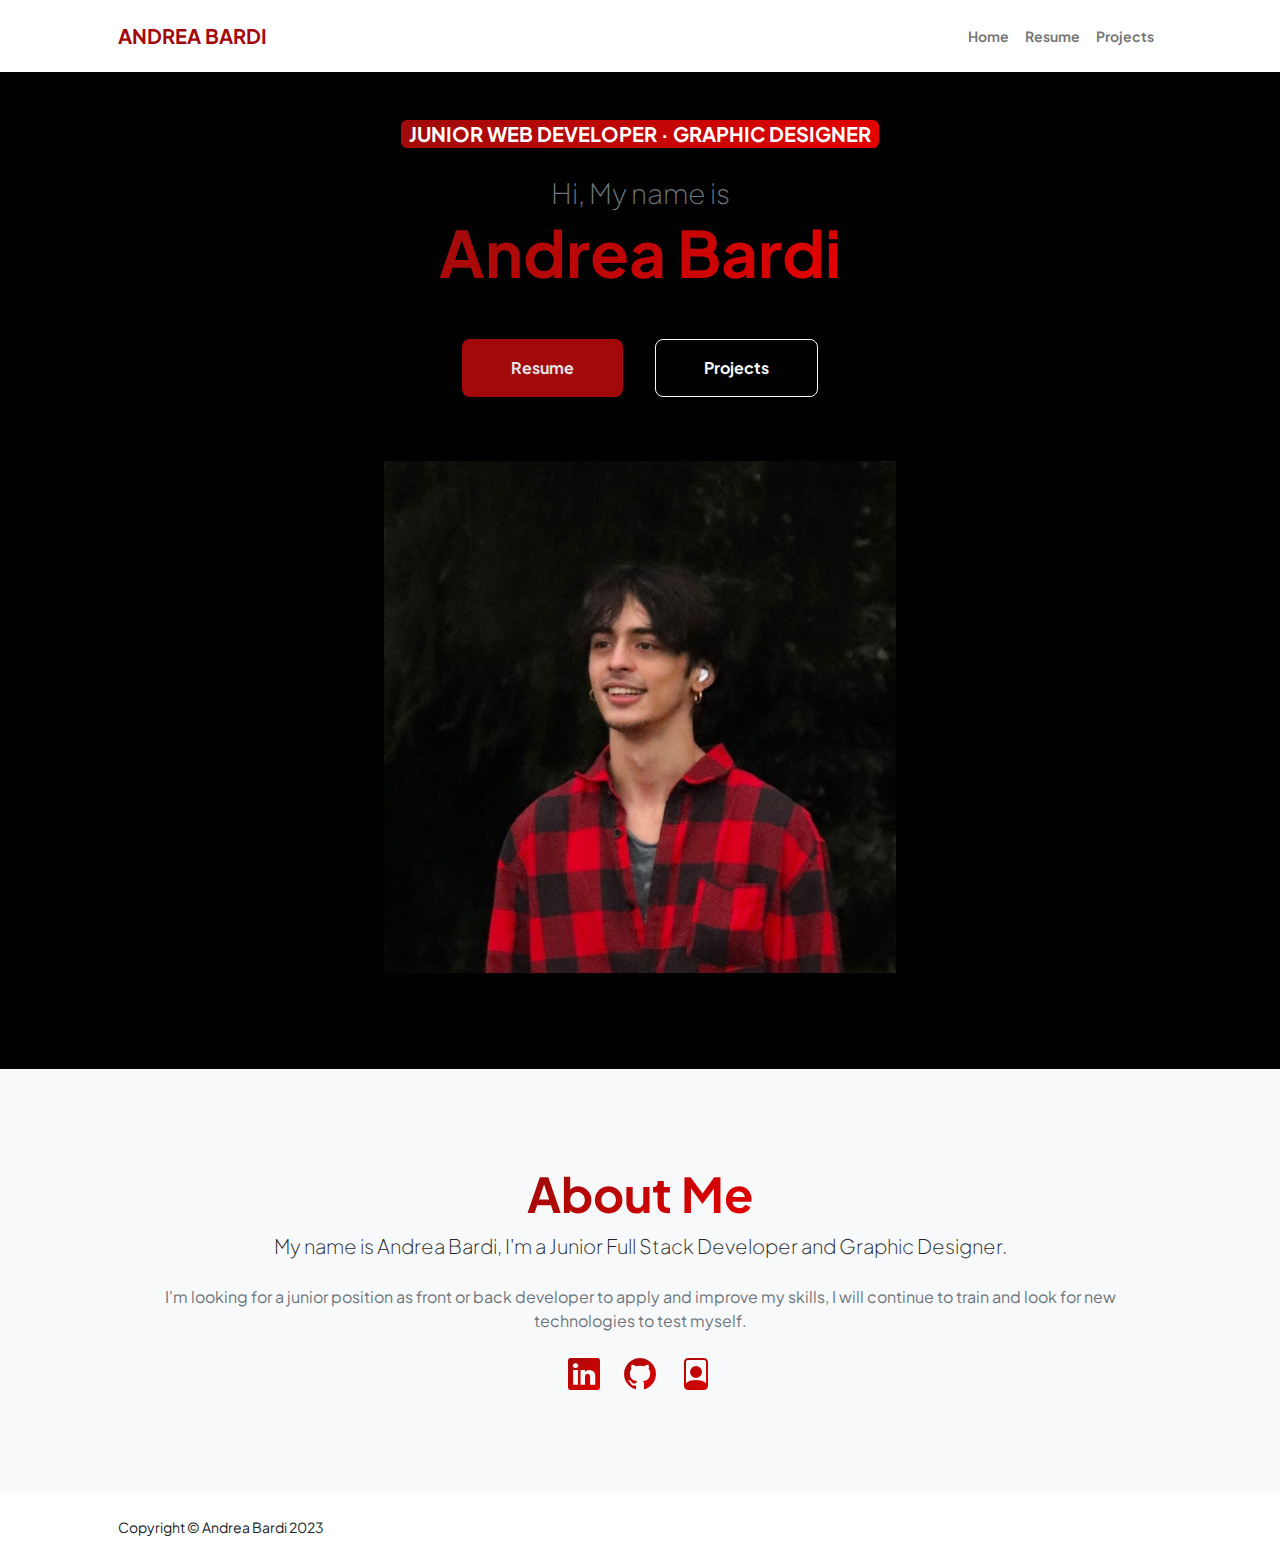
==== site/index.html @ e8d91412 "add basics" ====
<!DOCTYPE html>
<html lang="en">
    <head>
        <meta charset="utf-8" />
        <meta name="viewport" content="width=device-width, initial-scale=1, shrink-to-fit=no" />
        <meta name="description" content="Personal Site Andrea Bardi - Home" />
        <meta name="author" content="andbardii" />
        <title>Andrea Bardi - Home</title>
        <!-- Favicon-->
        <link rel="icon" type="image/x-icon" href="assets/favicon.ico" />
        <!-- Custom Google font-->
        <link rel="preconnect" href="https://fonts.googleapis.com" />
        <link rel="preconnect" href="https://fonts.gstatic.com" crossorigin />
        <link href="https://fonts.googleapis.com/css2?family=Plus+Jakarta+Sans:wght@100;200;300;400;500;600;700;800;900&amp;display=swap" rel="stylesheet" />
        <!-- Bootstrap icons-->
        <link href="https://cdn.jsdelivr.net/npm/bootstrap-icons@1.8.1/font/bootstrap-icons.css" rel="stylesheet" />
        <!-- Core theme CSS (includes Bootstrap)-->
        <link href="css/styles.css" rel="stylesheet" />
    </head>
    <body class="d-flex flex-column h-100">
        <main class="flex-shrink-0">
            <!-- Navigation-->
            <nav class="navbar navbar-expand-lg navbar-light bg-white py-3">
                <div class="container px-5">
                    <a class="navbar-brand" href="index.html"><span class="fw-bolder text-red pop">ANDREA BARDI</span></a>
                    <button class="navbar-toggler" type="button" data-bs-toggle="collapse" data-bs-target="#navbarSupportedContent" aria-controls="navbarSupportedContent" aria-expanded="false" aria-label="Toggle navigation"><span class="navbar-toggler-icon"></span></button>
                    <div class="collapse navbar-collapse" id="navbarSupportedContent">
                        <ul class="navbar-nav ms-auto mb-2 mb-lg-0 small fw-bolder">
                            <li class="nav-item"><a class="nav-link pop" href="index.html">Home</a></li>
                            <li class="nav-item"><a class="nav-link pop" href="resume.html">Resume</a></li>
                            <li class="nav-item"><a class="nav-link pop" href="projects.html">Projects</a></li>
                        </ul>
                    </div>
                </div>
            </nav>
            <!-- Header-->
            <header class="py-5">
                <div class="container px-5 pb-5">
                    <div class="row gx-5 align-items-center">
                        <div class="col-xxl-5">
                            <!-- Header text content-->
                            <div class="text-center text-xxl-start">
                                <div class="badge bg-gradient-primary-to-secondary text-white mb-4"><div class="text-uppercase fs-5">Junior Web Developer &middot; Graphic Designer</div></div>
                                <div class="fs-3 fw-light text-muted">Hi, My name is</div>
                                <h1 class="display-3 fw-bolder mb-5"><span class="text-gradient d-inline">Andrea Bardi</span></h1>
                                <div class="d-grid gap-3 d-sm-flex justify-content-sm-center justify-content-xxl-start mb-3">
                                    <a class="btn btn-red btn-lg px-5 py-3 me-sm-3 fs-6 fw-bolder pop" href="resume.html">Resume</a>
                                    <a class="btn btn-outline-light btn-lg px-5 py-3 fs-6 fw-bolder pop" href="projects.html">Projects</a>
                                </div>
                            </div>
                        </div>
                        <div class="col-xxl-7">
                            <!-- Header profile picture-->
                            <div class="d-flex justify-content-center mt-5 mt-xxl-0">
                                <div class="profile bg-gradient-primary-to-secondary">
                                    <img class="profile-img pop" src="assets/profile.png" alt="..." />
                                </div>
                            </div>
                        </div>
                    </div>
                </div>
            </header>
            <!-- About Section-->
            <section class="bg-light py-5">
                <div class="container px-5">
                    <div class="row gx-5 justify-content-center">
                        <div class="col-xxl-8">
                            <div class="text-center my-5">
                                <h2 class="display-5 fw-bolder"><span class="text-gradient d-inline">About Me</span></h2>
                                <p class="lead fw-light mb-4">My name is Andrea Bardi, I'm a Junior Full Stack Developer and Graphic Designer.</p>
                                <p class="text-muted">I'm looking for a junior position as front or back developer to apply and improve my skills, I will continue to train and look for new technologies to test myself.</p>
                                <div class="d-flex justify-content-center fs-2 gap-4">
                                    <a class="text-gradient pop" href="https://www.linkedin.com/in/andbardii"><i class="bi bi-linkedin"></i></a>
                                    <a class="text-gradient pop" href="https://github.com/andbardii"><i class="bi bi-github"></i></a>
                                    <a class="text-gradient pop" href="assets/cv.pdf"><i class="bi bi-file-person"></i></a>
                                    
                                </div>
                            </div>
                        </div>
                    </div>
                </div>
            </section>
        </main>
        <!-- Footer-->
        <footer class="bg-white py-4 mt-auto">
            <div class="container px-5">
                <div class="row align-items-center justify-content-between flex-column flex-sm-row">
                    <div class="col-auto"><div class="small m-0">Copyright &copy; Andrea Bardi 2023</div></div>
                    <div class="col-auto">
                        
                    </div>
                </div>
            </div>
        </footer>
        <!-- Bootstrap core JS-->
        <script src="https://cdn.jsdelivr.net/npm/bootstrap@5.2.3/dist/js/bootstrap.bundle.min.js"></script>
        <!-- Core theme JS-->
        <script src="js/scripts.js"></script>
    </body>
</html>
---- site/css/styles.css ----
@charset "UTF-8";
:root {
  --bs-blue: #1e30f3;
  --bs-indigo: #6610f2;
  --bs-purple: #6f42c1;
  --bs-pink: #e21e80;
  --bs-red: #dc3545;
  --bs-orange: #fd7e14;
  --bs-yellow: #ffc107;
  --bs-green: #198754;
  --bs-teal: #20c997;
  --bs-cyan: #0dcaf0;
  --bs-black: #000;
  --bs-white: #fff;
  --bs-gray: #6c757d;
  --bs-gray-dark: #343a40;
  --bs-gray-100: #f8f9fa;
  --bs-gray-200: #e9ecef;
  --bs-gray-300: #dee2e6;
  --bs-gray-400: #ced4da;
  --bs-gray-500: #adb5bd;
  --bs-gray-600: #6c757d;
  --bs-gray-700: #495057;
  --bs-gray-800: #343a40;
  --bs-gray-900: #212529;
  --bs-primary: #1e30f3;
  --bs-secondary: #e21e80;
  --bs-success: #198754;
  --bs-info: #0dcaf0;
  --bs-warning: #ffc107;
  --bs-danger: #dc3545;
  --bs-light: #f8f9fa;
  --bs-dark: #212529;
  --bs-primary-rgb: 30, 48, 243;
  --bs-secondary-rgb: 226, 30, 128;
  --bs-success-rgb: 25, 135, 84;
  --bs-info-rgb: 13, 202, 240;
  --bs-warning-rgb: 255, 193, 7;
  --bs-danger-rgb: 220, 53, 69;
  --bs-light-rgb: 248, 249, 250;
  --bs-dark-rgb: 33, 37, 41;
  --bs-white-rgb: 255, 255, 255;
  --bs-black-rgb: 0, 0, 0;
  --bs-body-color-rgb: 33, 37, 41;
  --bs-body-bg-rgb: 255, 255, 255;
  --bs-font-sans-serif: "Plus Jakarta Sans";
  --bs-font-monospace: SFMono-Regular, Menlo, Monaco, Consolas, "Liberation Mono", "Courier New", monospace;
  --bs-gradient: linear-gradient(180deg, rgba(255, 255, 255, 0.15), rgba(255, 255, 255, 0));
  --bs-body-font-family: var(--bs-font-sans-serif);
  --bs-body-font-size: 1rem;
  --bs-body-font-weight: 400;
  --bs-body-line-height: 1.5;
  --bs-body-color: #212529;
  --bs-body-bg: #fff;
  --bs-border-width: 1px;
  --bs-border-style: solid;
  --bs-border-color: #dee2e6;
  --bs-border-color-translucent: rgba(0, 0, 0, 0.175);
  --bs-border-radius: 0.375rem;
  --bs-border-radius-sm: 0.25rem;
  --bs-border-radius-lg: 0.5rem;
  --bs-border-radius-xl: 1rem;
  --bs-border-radius-2xl: 2rem;
  --bs-border-radius-pill: 50rem;
  --bs-link-color: #1e30f3;
  --bs-link-hover-color: #1826c2;
  --bs-code-color: #e21e80;
  --bs-highlight-bg: #fff3cd;
}

*,
*::before,
*::after {
  box-sizing: border-box;
}

@media (prefers-reduced-motion: no-preference) {
  :root {
    scroll-behavior: smooth;
  }
}

body {
  margin: 0;
  font-family: var(--bs-body-font-family);
  font-size: var(--bs-body-font-size);
  font-weight: var(--bs-body-font-weight);
  line-height: var(--bs-body-line-height);
  color: var(--bs-body-color);
  text-align: var(--bs-body-text-align);
  background-color: #010101;
  -webkit-text-size-adjust: 100%;
  -webkit-tap-highlight-color: rgba(0, 0, 0, 0);
}

hr {
  margin: 1rem 0;
  color: inherit;
  border: 0;
  border-top: 1px solid;
  opacity: 0.25;
}

h6, .h6, h5, .h5, h4, .h4, h3, .h3, h2, .h2, h1, .h1 {
  margin-top: 0;
  margin-bottom: 0.5rem;
  font-weight: 500;
  line-height: 1.2;
}

h1, .h1 {
  font-size: calc(1.375rem + 1.5vw);
}
@media (min-width: 1200px) {
  h1, .h1 {
    font-size: 2.5rem;
  }
}

h2, .h2 {
  font-size: calc(1.325rem + 0.9vw);
}
@media (min-width: 1200px) {
  h2, .h2 {
    font-size: 2rem;
  }
}

h3, .h3 {
  font-size: calc(1.3rem + 0.6vw);
}
@media (min-width: 1200px) {
  h3, .h3 {
    font-size: 1.75rem;
  }
}

h4, .h4 {
  font-size: calc(1.275rem + 0.3vw);
}
@media (min-width: 1200px) {
  h4, .h4 {
    font-size: 1.5rem;
  }
}

h5, .h5 {
  font-size: 1.25rem;
}

h6, .h6 {
  font-size: 1rem;
}

p {
  margin-top: 0;
  margin-bottom: 1rem;
}

abbr[title] {
  -webkit-text-decoration: underline dotted;
          text-decoration: underline dotted;
  cursor: help;
  -webkit-text-decoration-skip-ink: none;
          text-decoration-skip-ink: none;
}

address {
  margin-bottom: 1rem;
  font-style: normal;
  line-height: inherit;
}

ol,
ul {
  padding-left: 2rem;
}

ol,
ul,
dl {
  margin-top: 0;
  margin-bottom: 1rem;
}

ol ol,
ul ul,
ol ul,
ul ol {
  margin-bottom: 0;
}

dt {
  font-weight: 700;
}

dd {
  margin-bottom: 0.5rem;
  margin-left: 0;
}

blockquote {
  margin: 0 0 1rem;
}

b,
strong {
  font-weight: bolder;
}

small, .small {
  font-size: 0.875em;
}

mark, .mark {
  padding: 0.1875em;
  background-color: var(--bs-highlight-bg);
}

sub,
sup {
  position: relative;
  font-size: 0.75em;
  line-height: 0;
  vertical-align: baseline;
}

sub {
  bottom: -0.25em;
}

sup {
  top: -0.5em;
}

a {
  color: var(--bs-link-color);
  text-decoration: underline;
}
a:hover {
  color: var(--bs-link-hover-color);
}

a:not([href]):not([class]), a:not([href]):not([class]):hover {
  color: inherit;
  text-decoration: none;
}

pre,
code,
kbd,
samp {
  font-family: var(--bs-font-monospace);
  font-size: 1em;
}

pre {
  display: block;
  margin-top: 0;
  margin-bottom: 1rem;
  overflow: auto;
  font-size: 0.875em;
}
pre code {
  font-size: inherit;
  color: inherit;
  word-break: normal;
}

code {
  font-size: 0.875em;
  color: var(--bs-code-color);
  word-wrap: break-word;
}
a > code {
  color: inherit;
}

kbd {
  padding: 0.1875rem 0.375rem;
  font-size: 0.875em;
  color: var(--bs-body-bg);
  background-color: var(--bs-body-color);
  border-radius: 0.25rem;
}
kbd kbd {
  padding: 0;
  font-size: 1em;
}

figure {
  margin: 0 0 1rem;
}

img,
svg {
  vertical-align: middle;
}

table {
  caption-side: bottom;
  border-collapse: collapse;
}

caption {
  padding-top: 0.5rem;
  padding-bottom: 0.5rem;
  color: #6c757d;
  text-align: left;
}

th {
  text-align: inherit;
  text-align: -webkit-match-parent;
}

thead,
tbody,
tfoot,
tr,
td,
th {
  border-color: inherit;
  border-style: solid;
  border-width: 0;
}

label {
  display: inline-block;
}

button {
  border-radius: 0;
}

button:focus:not(:focus-visible) {
  outline: 0;
}

input,
button,
select,
optgroup,
textarea {
  margin: 0;
  font-family: inherit;
  font-size: inherit;
  line-height: inherit;
}

button,
select {
  text-transform: none;
}

[role=button] {
  cursor: pointer;
}

select {
  word-wrap: normal;
}
select:disabled {
  opacity: 1;
}

[list]:not([type=date]):not([type=datetime-local]):not([type=month]):not([type=week]):not([type=time])::-webkit-calendar-picker-indicator {
  display: none !important;
}

button,
[type=button],
[type=reset],
[type=submit] {
  -webkit-appearance: button;
}
button:not(:disabled),
[type=button]:not(:disabled),
[type=reset]:not(:disabled),
[type=submit]:not(:disabled) {
  cursor: pointer;
}

::-moz-focus-inner {
  padding: 0;
  border-style: none;
}

textarea {
  resize: vertical;
}

fieldset {
  min-width: 0;
  padding: 0;
  margin: 0;
  border: 0;
}

legend {
  float: left;
  width: 100%;
  padding: 0;
  margin-bottom: 0.5rem;
  font-size: calc(1.275rem + 0.3vw);
  line-height: inherit;
}
@media (min-width: 1200px) {
  legend {
    font-size: 1.5rem;
  }
}
legend + * {
  clear: left;
}

::-webkit-datetime-edit-fields-wrapper,
::-webkit-datetime-edit-text,
::-webkit-datetime-edit-minute,
::-webkit-datetime-edit-hour-field,
::-webkit-datetime-edit-day-field,
::-webkit-datetime-edit-month-field,
::-webkit-datetime-edit-year-field {
  padding: 0;
}

::-webkit-inner-spin-button {
  height: auto;
}

[type=search] {
  outline-offset: -2px;
  -webkit-appearance: textfield;
}

/* rtl:raw:
[type="tel"],
[type="url"],
[type="email"],
[type="number"] {
  direction: ltr;
}
*/
::-webkit-search-decoration {
  -webkit-appearance: none;
}

::-webkit-color-swatch-wrapper {
  padding: 0;
}

::file-selector-button {
  font: inherit;
  -webkit-appearance: button;
}

output {
  display: inline-block;
}

iframe {
  border: 0;
}

summary {
  display: list-item;
  cursor: pointer;
}

progress {
  vertical-align: baseline;
}

[hidden] {
  display: none !important;
}

.lead {
  font-size: 1.25rem;
  font-weight: 300;
}

.display-1 {
  font-size: calc(1.625rem + 4.5vw);
  font-weight: 300;
  line-height: 1.2;
}
@media (min-width: 1200px) {
  .display-1 {
    font-size: 5rem;
  }
}

.display-2 {
  font-size: calc(1.575rem + 3.9vw);
  font-weight: 300;
  line-height: 1.2;
}
@media (min-width: 1200px) {
  .display-2 {
    font-size: 4.5rem;
  }
}

.display-3 {
  font-size: calc(1.525rem + 3.3vw);
  font-weight: 300;
  line-height: 1.2;
}
@media (min-width: 1200px) {
  .display-3 {
    font-size: 4rem;
  }
}

.display-4 {
  font-size: calc(1.475rem + 2.7vw);
  font-weight: 300;
  line-height: 1.2;
}
@media (min-width: 1200px) {
  .display-4 {
    font-size: 3.5rem;
  }
}

.display-5 {
  font-size: calc(1.425rem + 2.1vw);
  font-weight: 300;
  line-height: 1.2;
}
@media (min-width: 1200px) {
  .display-5 {
    font-size: 3rem;
  }
}

.display-6 {
  font-size: calc(1.375rem + 1.5vw);
  font-weight: 300;
  line-height: 1.2;
}
@media (min-width: 1200px) {
  .display-6 {
    font-size: 2.5rem;
  }
}

.list-unstyled {
  padding-left: 0;
  list-style: none;
}

.list-inline {
  padding-left: 0;
  list-style: none;
}

.list-inline-item {
  display: inline-block;
}
.list-inline-item:not(:last-child) {
  margin-right: 0.5rem;
}

.initialism {
  font-size: 0.875em;
  text-transform: uppercase;
}

.blockquote {
  margin-bottom: 1rem;
  font-size: 1.25rem;
}
.blockquote > :last-child {
  margin-bottom: 0;
}

.blockquote-footer {
  margin-top: -1rem;
  margin-bottom: 1rem;
  font-size: 0.875em;
  color: #6c757d;
}
.blockquote-footer::before {
  content: "— ";
}

.img-fluid {
  max-width: 100%;
  height: auto;
}

.img-thumbnail {
  padding: 0.25rem;
  background-color: #fff;
  border: 1px solid var(--bs-border-color);
  border-radius: 0.375rem;
  max-width: 100%;
  height: auto;
}

.figure {
  display: inline-block;
}

.figure-img {
  margin-bottom: 0.5rem;
  line-height: 1;
}

.figure-caption {
  font-size: 0.875em;
  color: #6c757d;
}

.container,
.container-fluid,
.container-xxl,
.container-xl,
.container-lg,
.container-md,
.container-sm {
  --bs-gutter-x: 1.5rem;
  --bs-gutter-y: 0;
  width: 100%;
  padding-right: calc(var(--bs-gutter-x) * 0.5);
  padding-left: calc(var(--bs-gutter-x) * 0.5);
  margin-right: auto;
  margin-left: auto;
}

@media (min-width: 576px) {
  .container-sm, .container {
    max-width: 540px;
  }
}
@media (min-width: 768px) {
  .container-md, .container-sm, .container {
    max-width: 720px;
  }
}
@media (min-width: 992px) {
  .container-lg, .container-md, .container-sm, .container {
    max-width: 960px;
  }
}
@media (min-width: 1200px) {
  .container-xl, .container-lg, .container-md, .container-sm, .container {
    max-width: 1140px;
  }
}
@media (min-width: 1400px) {
  .container-xxl, .container-xl, .container-lg, .container-md, .container-sm, .container {
    max-width: 1320px;
  }
}
.row {
  --bs-gutter-x: 1.5rem;
  --bs-gutter-y: 0;
  display: flex;
  flex-wrap: wrap;
  margin-top: calc(-1 * var(--bs-gutter-y));
  margin-right: calc(-0.5 * var(--bs-gutter-x));
  margin-left: calc(-0.5 * var(--bs-gutter-x));
}
.row > * {
  flex-shrink: 0;
  width: 100%;
  max-width: 100%;
  padding-right: calc(var(--bs-gutter-x) * 0.5);
  padding-left: calc(var(--bs-gutter-x) * 0.5);
  margin-top: var(--bs-gutter-y);
}

.col {
  flex: 1 0 0%;
}

.row-cols-auto > * {
  flex: 0 0 auto;
  width: auto;
}

.row-cols-1 > * {
  flex: 0 0 auto;
  width: 100%;
}

.row-cols-2 > * {
  flex: 0 0 auto;
  width: 50%;
}

.row-cols-3 > * {
  flex: 0 0 auto;
  width: 33.3333333333%;
}

.row-cols-4 > * {
  flex: 0 0 auto;
  width: 25%;
}

.row-cols-5 > * {
  flex: 0 0 auto;
  width: 20%;
}

.row-cols-6 > * {
  flex: 0 0 auto;
  width: 16.6666666667%;
}

.col-auto {
  flex: 0 0 auto;
  width: auto;
}

.col-1 {
  flex: 0 0 auto;
  width: 8.33333333%;
}

.col-2 {
  flex: 0 0 auto;
  width: 16.66666667%;
}

.col-3 {
  flex: 0 0 auto;
  width: 25%;
}

.col-4 {
  flex: 0 0 auto;
  width: 33.33333333%;
}

.col-5 {
  flex: 0 0 auto;
  width: 41.66666667%;
}

.col-6 {
  flex: 0 0 auto;
  width: 50%;
}

.col-7 {
  flex: 0 0 auto;
  width: 58.33333333%;
}

.col-8 {
  flex: 0 0 auto;
  width: 66.66666667%;
}

.col-9 {
  flex: 0 0 auto;
  width: 75%;
}

.col-10 {
  flex: 0 0 auto;
  width: 83.33333333%;
}

.col-11 {
  flex: 0 0 auto;
  width: 91.66666667%;
}

.col-12 {
  flex: 0 0 auto;
  width: 100%;
}

.offset-1 {
  margin-left: 8.33333333%;
}

.offset-2 {
  margin-left: 16.66666667%;
}

.offset-3 {
  margin-left: 25%;
}

.offset-4 {
  margin-left: 33.33333333%;
}

.offset-5 {
  margin-left: 41.66666667%;
}

.offset-6 {
  margin-left: 50%;
}

.offset-7 {
  margin-left: 58.33333333%;
}

.offset-8 {
  margin-left: 66.66666667%;
}

.offset-9 {
  margin-left: 75%;
}

.offset-10 {
  margin-left: 83.33333333%;
}

.offset-11 {
  margin-left: 91.66666667%;
}

.g-0,
.gx-0 {
  --bs-gutter-x: 0;
}

.g-0,
.gy-0 {
  --bs-gutter-y: 0;
}

.g-1,
.gx-1 {
  --bs-gutter-x: 0.25rem;
}

.g-1,
.gy-1 {
  --bs-gutter-y: 0.25rem;
}

.g-2,
.gx-2 {
  --bs-gutter-x: 0.5rem;
}

.g-2,
.gy-2 {
  --bs-gutter-y: 0.5rem;
}

.g-3,
.gx-3 {
  --bs-gutter-x: 1rem;
}

.g-3,
.gy-3 {
  --bs-gutter-y: 1rem;
}

.g-4,
.gx-4 {
  --bs-gutter-x: 1.5rem;
}

.g-4,
.gy-4 {
  --bs-gutter-y: 1.5rem;
}

.g-5,
.gx-5 {
  --bs-gutter-x: 3rem;
}

.g-5,
.gy-5 {
  --bs-gutter-y: 3rem;
}

@media (min-width: 576px) {
  .col-sm {
    flex: 1 0 0%;
  }
  .row-cols-sm-auto > * {
    flex: 0 0 auto;
    width: auto;
  }
  .row-cols-sm-1 > * {
    flex: 0 0 auto;
    width: 100%;
  }
  .row-cols-sm-2 > * {
    flex: 0 0 auto;
    width: 50%;
  }
  .row-cols-sm-3 > * {
    flex: 0 0 auto;
    width: 33.3333333333%;
  }
  .row-cols-sm-4 > * {
    flex: 0 0 auto;
    width: 25%;
  }
  .row-cols-sm-5 > * {
    flex: 0 0 auto;
    width: 20%;
  }
  .row-cols-sm-6 > * {
    flex: 0 0 auto;
    width: 16.6666666667%;
  }
  .col-sm-auto {
    flex: 0 0 auto;
    width: auto;
  }
  .col-sm-1 {
    flex: 0 0 auto;
    width: 8.33333333%;
  }
  .col-sm-2 {
    flex: 0 0 auto;
    width: 16.66666667%;
  }
  .col-sm-3 {
    flex: 0 0 auto;
    width: 25%;
  }
  .col-sm-4 {
    flex: 0 0 auto;
    width: 33.33333333%;
  }
  .col-sm-5 {
    flex: 0 0 auto;
    width: 41.66666667%;
  }
  .col-sm-6 {
    flex: 0 0 auto;
    width: 50%;
  }
  .col-sm-7 {
    flex: 0 0 auto;
    width: 58.33333333%;
  }
  .col-sm-8 {
    flex: 0 0 auto;
    width: 66.66666667%;
  }
  .col-sm-9 {
    flex: 0 0 auto;
    width: 75%;
  }
  .col-sm-10 {
    flex: 0 0 auto;
    width: 83.33333333%;
  }
  .col-sm-11 {
    flex: 0 0 auto;
    width: 91.66666667%;
  }
  .col-sm-12 {
    flex: 0 0 auto;
    width: 100%;
  }
  .offset-sm-0 {
    margin-left: 0;
  }
  .offset-sm-1 {
    margin-left: 8.33333333%;
  }
  .offset-sm-2 {
    margin-left: 16.66666667%;
  }
  .offset-sm-3 {
    margin-left: 25%;
  }
  .offset-sm-4 {
    margin-left: 33.33333333%;
  }
  .offset-sm-5 {
    margin-left: 41.66666667%;
  }
  .offset-sm-6 {
    margin-left: 50%;
  }
  .offset-sm-7 {
    margin-left: 58.33333333%;
  }
  .offset-sm-8 {
    margin-left: 66.66666667%;
  }
  .offset-sm-9 {
    margin-left: 75%;
  }
  .offset-sm-10 {
    margin-left: 83.33333333%;
  }
  .offset-sm-11 {
    margin-left: 91.66666667%;
  }
  .g-sm-0,
  .gx-sm-0 {
    --bs-gutter-x: 0;
  }
  .g-sm-0,
  .gy-sm-0 {
    --bs-gutter-y: 0;
  }
  .g-sm-1,
  .gx-sm-1 {
    --bs-gutter-x: 0.25rem;
  }
  .g-sm-1,
  .gy-sm-1 {
    --bs-gutter-y: 0.25rem;
  }
  .g-sm-2,
  .gx-sm-2 {
    --bs-gutter-x: 0.5rem;
  }
  .g-sm-2,
  .gy-sm-2 {
    --bs-gutter-y: 0.5rem;
  }
  .g-sm-3,
  .gx-sm-3 {
    --bs-gutter-x: 1rem;
  }
  .g-sm-3,
  .gy-sm-3 {
    --bs-gutter-y: 1rem;
  }
  .g-sm-4,
  .gx-sm-4 {
    --bs-gutter-x: 1.5rem;
  }
  .g-sm-4,
  .gy-sm-4 {
    --bs-gutter-y: 1.5rem;
  }
  .g-sm-5,
  .gx-sm-5 {
    --bs-gutter-x: 3rem;
  }
  .g-sm-5,
  .gy-sm-5 {
    --bs-gutter-y: 3rem;
  }
}
@media (min-width: 768px) {
  .col-md {
    flex: 1 0 0%;
  }
  .row-cols-md-auto > * {
    flex: 0 0 auto;
    width: auto;
  }
  .row-cols-md-1 > * {
    flex: 0 0 auto;
    width: 100%;
  }
  .row-cols-md-2 > * {
    flex: 0 0 auto;
    width: 50%;
  }
  .row-cols-md-3 > * {
    flex: 0 0 auto;
    width: 33.3333333333%;
  }
  .row-cols-md-4 > * {
    flex: 0 0 auto;
    width: 25%;
  }
  .row-cols-md-5 > * {
    flex: 0 0 auto;
    width: 20%;
  }
  .row-cols-md-6 > * {
    flex: 0 0 auto;
    width: 16.6666666667%;
  }
  .col-md-auto {
    flex: 0 0 auto;
    width: auto;
  }
  .col-md-1 {
    flex: 0 0 auto;
    width: 8.33333333%;
  }
  .col-md-2 {
    flex: 0 0 auto;
    width: 16.66666667%;
  }
  .col-md-3 {
    flex: 0 0 auto;
    width: 25%;
  }
  .col-md-4 {
    flex: 0 0 auto;
    width: 33.33333333%;
  }
  .col-md-5 {
    flex: 0 0 auto;
    width: 41.66666667%;
  }
  .col-md-6 {
    flex: 0 0 auto;
    width: 50%;
  }
  .col-md-7 {
    flex: 0 0 auto;
    width: 58.33333333%;
  }
  .col-md-8 {
    flex: 0 0 auto;
    width: 66.66666667%;
  }
  .col-md-9 {
    flex: 0 0 auto;
    width: 75%;
  }
  .col-md-10 {
    flex: 0 0 auto;
    width: 83.33333333%;
  }
  .col-md-11 {
    flex: 0 0 auto;
    width: 91.66666667%;
  }
  .col-md-12 {
    flex: 0 0 auto;
    width: 100%;
  }
  .offset-md-0 {
    margin-left: 0;
  }
  .offset-md-1 {
    margin-left: 8.33333333%;
  }
  .offset-md-2 {
    margin-left: 16.66666667%;
  }
  .offset-md-3 {
    margin-left: 25%;
  }
  .offset-md-4 {
    margin-left: 33.33333333%;
  }
  .offset-md-5 {
    margin-left: 41.66666667%;
  }
  .offset-md-6 {
    margin-left: 50%;
  }
  .offset-md-7 {
    margin-left: 58.33333333%;
  }
  .offset-md-8 {
    margin-left: 66.66666667%;
  }
  .offset-md-9 {
    margin-left: 75%;
  }
  .offset-md-10 {
    margin-left: 83.33333333%;
  }
  .offset-md-11 {
    margin-left: 91.66666667%;
  }
  .g-md-0,
  .gx-md-0 {
    --bs-gutter-x: 0;
  }
  .g-md-0,
  .gy-md-0 {
    --bs-gutter-y: 0;
  }
  .g-md-1,
  .gx-md-1 {
    --bs-gutter-x: 0.25rem;
  }
  .g-md-1,
  .gy-md-1 {
    --bs-gutter-y: 0.25rem;
  }
  .g-md-2,
  .gx-md-2 {
    --bs-gutter-x: 0.5rem;
  }
  .g-md-2,
  .gy-md-2 {
    --bs-gutter-y: 0.5rem;
  }
  .g-md-3,
  .gx-md-3 {
    --bs-gutter-x: 1rem;
  }
  .g-md-3,
  .gy-md-3 {
    --bs-gutter-y: 1rem;
  }
  .g-md-4,
  .gx-md-4 {
    --bs-gutter-x: 1.5rem;
  }
  .g-md-4,
  .gy-md-4 {
    --bs-gutter-y: 1.5rem;
  }
  .g-md-5,
  .gx-md-5 {
    --bs-gutter-x: 3rem;
  }
  .g-md-5,
  .gy-md-5 {
    --bs-gutter-y: 3rem;
  }
}
@media (min-width: 992px) {
  .col-lg {
    flex: 1 0 0%;
  }
  .row-cols-lg-auto > * {
    flex: 0 0 auto;
    width: auto;
  }
  .row-cols-lg-1 > * {
    flex: 0 0 auto;
    width: 100%;
  }
  .row-cols-lg-2 > * {
    flex: 0 0 auto;
    width: 50%;
  }
  .row-cols-lg-3 > * {
    flex: 0 0 auto;
    width: 33.3333333333%;
  }
  .row-cols-lg-4 > * {
    flex: 0 0 auto;
    width: 25%;
  }
  .row-cols-lg-5 > * {
    flex: 0 0 auto;
    width: 20%;
  }
  .row-cols-lg-6 > * {
    flex: 0 0 auto;
    width: 16.6666666667%;
  }
  .col-lg-auto {
    flex: 0 0 auto;
    width: auto;
  }
  .col-lg-1 {
    flex: 0 0 auto;
    width: 8.33333333%;
  }
  .col-lg-2 {
    flex: 0 0 auto;
    width: 16.66666667%;
  }
  .col-lg-3 {
    flex: 0 0 auto;
    width: 25%;
  }
  .col-lg-4 {
    flex: 0 0 auto;
    width: 33.33333333%;
  }
  .col-lg-5 {
    flex: 0 0 auto;
    width: 41.66666667%;
  }
  .col-lg-6 {
    flex: 0 0 auto;
    width: 50%;
  }
  .col-lg-7 {
    flex: 0 0 auto;
    width: 58.33333333%;
  }
  .col-lg-8 {
    flex: 0 0 auto;
    width: 66.66666667%;
  }
  .col-lg-9 {
    flex: 0 0 auto;
    width: 75%;
  }
  .col-lg-10 {
    flex: 0 0 auto;
    width: 83.33333333%;
  }
  .col-lg-11 {
    flex: 0 0 auto;
    width: 91.66666667%;
  }
  .col-lg-12 {
    flex: 0 0 auto;
    width: 100%;
  }
  .offset-lg-0 {
    margin-left: 0;
  }
  .offset-lg-1 {
    margin-left: 8.33333333%;
  }
  .offset-lg-2 {
    margin-left: 16.66666667%;
  }
  .offset-lg-3 {
    margin-left: 25%;
  }
  .offset-lg-4 {
    margin-left: 33.33333333%;
  }
  .offset-lg-5 {
    margin-left: 41.66666667%;
  }
  .offset-lg-6 {
    margin-left: 50%;
  }
  .offset-lg-7 {
    margin-left: 58.33333333%;
  }
  .offset-lg-8 {
    margin-left: 66.66666667%;
  }
  .offset-lg-9 {
    margin-left: 75%;
  }
  .offset-lg-10 {
    margin-left: 83.33333333%;
  }
  .offset-lg-11 {
    margin-left: 91.66666667%;
  }
  .g-lg-0,
  .gx-lg-0 {
    --bs-gutter-x: 0;
  }
  .g-lg-0,
  .gy-lg-0 {
    --bs-gutter-y: 0;
  }
  .g-lg-1,
  .gx-lg-1 {
    --bs-gutter-x: 0.25rem;
  }
  .g-lg-1,
  .gy-lg-1 {
    --bs-gutter-y: 0.25rem;
  }
  .g-lg-2,
  .gx-lg-2 {
    --bs-gutter-x: 0.5rem;
  }
  .g-lg-2,
  .gy-lg-2 {
    --bs-gutter-y: 0.5rem;
  }
  .g-lg-3,
  .gx-lg-3 {
    --bs-gutter-x: 1rem;
  }
  .g-lg-3,
  .gy-lg-3 {
    --bs-gutter-y: 1rem;
  }
  .g-lg-4,
  .gx-lg-4 {
    --bs-gutter-x: 1.5rem;
  }
  .g-lg-4,
  .gy-lg-4 {
    --bs-gutter-y: 1.5rem;
  }
  .g-lg-5,
  .gx-lg-5 {
    --bs-gutter-x: 3rem;
  }
  .g-lg-5,
  .gy-lg-5 {
    --bs-gutter-y: 3rem;
  }
}
@media (min-width: 1200px) {
  .col-xl {
    flex: 1 0 0%;
  }
  .row-cols-xl-auto > * {
    flex: 0 0 auto;
    width: auto;
  }
  .row-cols-xl-1 > * {
    flex: 0 0 auto;
    width: 100%;
  }
  .row-cols-xl-2 > * {
    flex: 0 0 auto;
    width: 50%;
  }
  .row-cols-xl-3 > * {
    flex: 0 0 auto;
    width: 33.3333333333%;
  }
  .row-cols-xl-4 > * {
    flex: 0 0 auto;
    width: 25%;
  }
  .row-cols-xl-5 > * {
    flex: 0 0 auto;
    width: 20%;
  }
  .row-cols-xl-6 > * {
    flex: 0 0 auto;
    width: 16.6666666667%;
  }
  .col-xl-auto {
    flex: 0 0 auto;
    width: auto;
  }
  .col-xl-1 {
    flex: 0 0 auto;
    width: 8.33333333%;
  }
  .col-xl-2 {
    flex: 0 0 auto;
    width: 16.66666667%;
  }
  .col-xl-3 {
    flex: 0 0 auto;
    width: 25%;
  }
  .col-xl-4 {
    flex: 0 0 auto;
    width: 33.33333333%;
  }
  .col-xl-5 {
    flex: 0 0 auto;
    width: 41.66666667%;
  }
  .col-xl-6 {
    flex: 0 0 auto;
    width: 50%;
  }
  .col-xl-7 {
    flex: 0 0 auto;
    width: 58.33333333%;
  }
  .col-xl-8 {
    flex: 0 0 auto;
    width: 66.66666667%;
  }
  .col-xl-9 {
    flex: 0 0 auto;
    width: 75%;
  }
  .col-xl-10 {
    flex: 0 0 auto;
    width: 83.33333333%;
  }
  .col-xl-11 {
    flex: 0 0 auto;
    width: 91.66666667%;
  }
  .col-xl-12 {
    flex: 0 0 auto;
    width: 100%;
  }
  .offset-xl-0 {
    margin-left: 0;
  }
  .offset-xl-1 {
    margin-left: 8.33333333%;
  }
  .offset-xl-2 {
    margin-left: 16.66666667%;
  }
  .offset-xl-3 {
    margin-left: 25%;
  }
  .offset-xl-4 {
    margin-left: 33.33333333%;
  }
  .offset-xl-5 {
    margin-left: 41.66666667%;
  }
  .offset-xl-6 {
    margin-left: 50%;
  }
  .offset-xl-7 {
    margin-left: 58.33333333%;
  }
  .offset-xl-8 {
    margin-left: 66.66666667%;
  }
  .offset-xl-9 {
    margin-left: 75%;
  }
  .offset-xl-10 {
    margin-left: 83.33333333%;
  }
  .offset-xl-11 {
    margin-left: 91.66666667%;
  }
  .g-xl-0,
  .gx-xl-0 {
    --bs-gutter-x: 0;
  }
  .g-xl-0,
  .gy-xl-0 {
    --bs-gutter-y: 0;
  }
  .g-xl-1,
  .gx-xl-1 {
    --bs-gutter-x: 0.25rem;
  }
  .g-xl-1,
  .gy-xl-1 {
    --bs-gutter-y: 0.25rem;
  }
  .g-xl-2,
  .gx-xl-2 {
    --bs-gutter-x: 0.5rem;
  }
  .g-xl-2,
  .gy-xl-2 {
    --bs-gutter-y: 0.5rem;
  }
  .g-xl-3,
  .gx-xl-3 {
    --bs-gutter-x: 1rem;
  }
  .g-xl-3,
  .gy-xl-3 {
    --bs-gutter-y: 1rem;
  }
  .g-xl-4,
  .gx-xl-4 {
    --bs-gutter-x: 1.5rem;
  }
  .g-xl-4,
  .gy-xl-4 {
    --bs-gutter-y: 1.5rem;
  }
  .g-xl-5,
  .gx-xl-5 {
    --bs-gutter-x: 3rem;
  }
  .g-xl-5,
  .gy-xl-5 {
    --bs-gutter-y: 3rem;
  }
}
@media (min-width: 1400px) {
  .col-xxl {
    flex: 1 0 0%;
  }
  .row-cols-xxl-auto > * {
    flex: 0 0 auto;
    width: auto;
  }
  .row-cols-xxl-1 > * {
    flex: 0 0 auto;
    width: 100%;
  }
  .row-cols-xxl-2 > * {
    flex: 0 0 auto;
    width: 50%;
  }
  .row-cols-xxl-3 > * {
    flex: 0 0 auto;
    width: 33.3333333333%;
  }
  .row-cols-xxl-4 > * {
    flex: 0 0 auto;
    width: 25%;
  }
  .row-cols-xxl-5 > * {
    flex: 0 0 auto;
    width: 20%;
  }
  .row-cols-xxl-6 > * {
    flex: 0 0 auto;
    width: 16.6666666667%;
  }
  .col-xxl-auto {
    flex: 0 0 auto;
    width: auto;
  }
  .col-xxl-1 {
    flex: 0 0 auto;
    width: 8.33333333%;
  }
  .col-xxl-2 {
    flex: 0 0 auto;
    width: 16.66666667%;
  }
  .col-xxl-3 {
    flex: 0 0 auto;
    width: 25%;
  }
  .col-xxl-4 {
    flex: 0 0 auto;
    width: 33.33333333%;
  }
  .col-xxl-5 {
    flex: 0 0 auto;
    width: 41.66666667%;
  }
  .col-xxl-6 {
    flex: 0 0 auto;
    width: 50%;
  }
  .col-xxl-7 {
    flex: 0 0 auto;
    width: 58.33333333%;
  }
  .col-xxl-8 {
    flex: 0 0 auto;
    width: 66.66666667%;
  }
  .col-xxl-9 {
    flex: 0 0 auto;
    width: 75%;
  }
  .col-xxl-10 {
    flex: 0 0 auto;
    width: 83.33333333%;
  }
  .col-xxl-11 {
    flex: 0 0 auto;
    width: 91.66666667%;
  }
  .col-xxl-12 {
    flex: 0 0 auto;
    width: 100%;
  }
  .offset-xxl-0 {
    margin-left: 0;
  }
  .offset-xxl-1 {
    margin-left: 8.33333333%;
  }
  .offset-xxl-2 {
    margin-left: 16.66666667%;
  }
  .offset-xxl-3 {
    margin-left: 25%;
  }
  .offset-xxl-4 {
    margin-left: 33.33333333%;
  }
  .offset-xxl-5 {
    margin-left: 41.66666667%;
  }
  .offset-xxl-6 {
    margin-left: 50%;
  }
  .offset-xxl-7 {
    margin-left: 58.33333333%;
  }
  .offset-xxl-8 {
    margin-left: 66.66666667%;
  }
  .offset-xxl-9 {
    margin-left: 75%;
  }
  .offset-xxl-10 {
    margin-left: 83.33333333%;
  }
  .offset-xxl-11 {
    margin-left: 91.66666667%;
  }
  .g-xxl-0,
  .gx-xxl-0 {
    --bs-gutter-x: 0;
  }
  .g-xxl-0,
  .gy-xxl-0 {
    --bs-gutter-y: 0;
  }
  .g-xxl-1,
  .gx-xxl-1 {
    --bs-gutter-x: 0.25rem;
  }
  .g-xxl-1,
  .gy-xxl-1 {
    --bs-gutter-y: 0.25rem;
  }
  .g-xxl-2,
  .gx-xxl-2 {
    --bs-gutter-x: 0.5rem;
  }
  .g-xxl-2,
  .gy-xxl-2 {
    --bs-gutter-y: 0.5rem;
  }
  .g-xxl-3,
  .gx-xxl-3 {
    --bs-gutter-x: 1rem;
  }
  .g-xxl-3,
  .gy-xxl-3 {
    --bs-gutter-y: 1rem;
  }
  .g-xxl-4,
  .gx-xxl-4 {
    --bs-gutter-x: 1.5rem;
  }
  .g-xxl-4,
  .gy-xxl-4 {
    --bs-gutter-y: 1.5rem;
  }
  .g-xxl-5,
  .gx-xxl-5 {
    --bs-gutter-x: 3rem;
  }
  .g-xxl-5,
  .gy-xxl-5 {
    --bs-gutter-y: 3rem;
  }
}
.table {
  --bs-table-color: var(--bs-body-color);
  --bs-table-bg: transparent;
  --bs-table-border-color: var(--bs-border-color);
  --bs-table-accent-bg: transparent;
  --bs-table-striped-color: var(--bs-body-color);
  --bs-table-striped-bg: rgba(0, 0, 0, 0.05);
  --bs-table-active-color: var(--bs-body-color);
  --bs-table-active-bg: rgba(0, 0, 0, 0.1);
  --bs-table-hover-color: var(--bs-body-color);
  --bs-table-hover-bg: rgba(0, 0, 0, 0.075);
  width: 100%;
  margin-bottom: 1rem;
  color: var(--bs-table-color);
  vertical-align: top;
  border-color: var(--bs-table-border-color);
}
.table > :not(caption) > * > * {
  padding: 0.5rem 0.5rem;
  background-color: var(--bs-table-bg);
  border-bottom-width: 1px;
  box-shadow: inset 0 0 0 9999px var(--bs-table-accent-bg);
}
.table > tbody {
  vertical-align: inherit;
}
.table > thead {
  vertical-align: bottom;
}

.table-group-divider {
  border-top: 2px solid currentcolor;
}

.caption-top {
  caption-side: top;
}

.table-sm > :not(caption) > * > * {
  padding: 0.25rem 0.25rem;
}

.table-bordered > :not(caption) > * {
  border-width: 1px 0;
}
.table-bordered > :not(caption) > * > * {
  border-width: 0 1px;
}

.table-borderless > :not(caption) > * > * {
  border-bottom-width: 0;
}
.table-borderless > :not(:first-child) {
  border-top-width: 0;
}

.table-striped > tbody > tr:nth-of-type(odd) > * {
  --bs-table-accent-bg: var(--bs-table-striped-bg);
  color: var(--bs-table-striped-color);
}

.table-striped-columns > :not(caption) > tr > :nth-child(even) {
  --bs-table-accent-bg: var(--bs-table-striped-bg);
  color: var(--bs-table-striped-color);
}

.table-active {
  --bs-table-accent-bg: var(--bs-table-active-bg);
  color: var(--bs-table-active-color);
}

.table-hover > tbody > tr:hover > * {
  --bs-table-accent-bg: var(--bs-table-hover-bg);
  color: var(--bs-table-hover-color);
}

.table-primary {
  --bs-table-color: #000;
  --bs-table-bg: #d2d6fd;
  --bs-table-border-color: #bdc1e4;
  --bs-table-striped-bg: #c8cbf0;
  --bs-table-striped-color: #000;
  --bs-table-active-bg: #bdc1e4;
  --bs-table-active-color: #000;
  --bs-table-hover-bg: #c2c6ea;
  --bs-table-hover-color: #000;
  color: var(--bs-table-color);
  border-color: var(--bs-table-border-color);
}

.table-secondary {
  --bs-table-color: #000;
  --bs-table-bg: #f9d2e6;
  --bs-table-border-color: #e0bdcf;
  --bs-table-striped-bg: #edc8db;
  --bs-table-striped-color: #000;
  --bs-table-active-bg: #e0bdcf;
  --bs-table-active-color: #000;
  --bs-table-hover-bg: #e6c2d5;
  --bs-table-hover-color: #000;
  color: var(--bs-table-color);
  border-color: var(--bs-table-border-color);
}

.table-success {
  --bs-table-color: #000;
  --bs-table-bg: #d1e7dd;
  --bs-table-border-color: #bcd0c7;
  --bs-table-striped-bg: #c7dbd2;
  --bs-table-striped-color: #000;
  --bs-table-active-bg: #bcd0c7;
  --bs-table-active-color: #000;
  --bs-table-hover-bg: #c1d6cc;
  --bs-table-hover-color: #000;
  color: var(--bs-table-color);
  border-color: var(--bs-table-border-color);
}

.table-info {
  --bs-table-color: #000;
  --bs-table-bg: #cff4fc;
  --bs-table-border-color: #badce3;
  --bs-table-striped-bg: #c5e8ef;
  --bs-table-striped-color: #000;
  --bs-table-active-bg: #badce3;
  --bs-table-active-color: #000;
  --bs-table-hover-bg: #bfe2e9;
  --bs-table-hover-color: #000;
  color: var(--bs-table-color);
  border-color: var(--bs-table-border-color);
}

.table-warning {
  --bs-table-color: #000;
  --bs-table-bg: #fff3cd;
  --bs-table-border-color: #e6dbb9;
  --bs-table-striped-bg: #f2e7c3;
  --bs-table-striped-color: #000;
  --bs-table-active-bg: #e6dbb9;
  --bs-table-active-color: #000;
  --bs-table-hover-bg: #ece1be;
  --bs-table-hover-color: #000;
  color: var(--bs-table-color);
  border-color: var(--bs-table-border-color);
}

.table-danger {
  --bs-table-color: #000;
  --bs-table-bg: #f8d7da;
  --bs-table-border-color: #dfc2c4;
  --bs-table-striped-bg: #eccccf;
  --bs-table-striped-color: #000;
  --bs-table-active-bg: #dfc2c4;
  --bs-table-active-color: #000;
  --bs-table-hover-bg: #e5c7ca;
  --bs-table-hover-color: #000;
  color: var(--bs-table-color);
  border-color: var(--bs-table-border-color);
}

.table-light {
  --bs-table-color: #000;
  --bs-table-bg: #f8f9fa;
  --bs-table-border-color: #dfe0e1;
  --bs-table-striped-bg: #ecedee;
  --bs-table-striped-color: #000;
  --bs-table-active-bg: #dfe0e1;
  --bs-table-active-color: #000;
  --bs-table-hover-bg: #e5e6e7;
  --bs-table-hover-color: #000;
  color: var(--bs-table-color);
  border-color: var(--bs-table-border-color);
}

.table-dark {
  --bs-table-color: #fff;
  --bs-table-bg: #212529;
  --bs-table-border-color: #373b3e;
  --bs-table-striped-bg: #2c3034;
  --bs-table-striped-color: #fff;
  --bs-table-active-bg: #373b3e;
  --bs-table-active-color: #fff;
  --bs-table-hover-bg: #323539;
  --bs-table-hover-color: #fff;
  color: var(--bs-table-color);
  border-color: var(--bs-table-border-color);
}

.table-responsive {
  overflow-x: auto;
  -webkit-overflow-scrolling: touch;
}

@media (max-width: 575.98px) {
  .table-responsive-sm {
    overflow-x: auto;
    -webkit-overflow-scrolling: touch;
  }
}
@media (max-width: 767.98px) {
  .table-responsive-md {
    overflow-x: auto;
    -webkit-overflow-scrolling: touch;
  }
}
@media (max-width: 991.98px) {
  .table-responsive-lg {
    overflow-x: auto;
    -webkit-overflow-scrolling: touch;
  }
}
@media (max-width: 1199.98px) {
  .table-responsive-xl {
    overflow-x: auto;
    -webkit-overflow-scrolling: touch;
  }
}
@media (max-width: 1399.98px) {
  .table-responsive-xxl {
    overflow-x: auto;
    -webkit-overflow-scrolling: touch;
  }
}
.form-label {
  margin-bottom: 0.5rem;
}

.col-form-label {
  padding-top: calc(0.375rem + 1px);
  padding-bottom: calc(0.375rem + 1px);
  margin-bottom: 0;
  font-size: inherit;
  line-height: 1.5;
}

.col-form-label-lg {
  padding-top: calc(0.5rem + 1px);
  padding-bottom: calc(0.5rem + 1px);
  font-size: 1.25rem;
}

.col-form-label-sm {
  padding-top: calc(0.25rem + 1px);
  padding-bottom: calc(0.25rem + 1px);
  font-size: 0.875rem;
}

.form-text {
  margin-top: 0.25rem;
  font-size: 0.875em;
  color: #6c757d;
}

.form-control {
  display: block;
  width: 100%;
  padding: 0.375rem 0.75rem;
  font-size: 1rem;
  font-weight: 400;
  line-height: 1.5;
  color: #212529;
  background-color: #fff;
  background-clip: padding-box;
  border: 1px solid #ced4da;
  -webkit-appearance: none;
     -moz-appearance: none;
          appearance: none;
  border-radius: 0.375rem;
  transition: border-color 0.15s ease-in-out, box-shadow 0.15s ease-in-out;
}
@media (prefers-reduced-motion: reduce) {
  .form-control {
    transition: none;
  }
}
.form-control[type=file] {
  overflow: hidden;
}
.form-control[type=file]:not(:disabled):not([readonly]) {
  cursor: pointer;
}
.form-control:focus {
  color: #212529;
  background-color: #fff;
  border-color: #8f98f9;
  outline: 0;
  box-shadow: 0 0 0 0.25rem rgba(30, 48, 243, 0.25);
}
.form-control::-webkit-date-and-time-value {
  height: 1.5em;
}
.form-control::-moz-placeholder {
  color: #6c757d;
  opacity: 1;
}
.form-control::placeholder {
  color: #6c757d;
  opacity: 1;
}
.form-control:disabled {
  background-color: #e9ecef;
  opacity: 1;
}
.form-control::file-selector-button {
  padding: 0.375rem 0.75rem;
  margin: -0.375rem -0.75rem;
  -webkit-margin-end: 0.75rem;
          margin-inline-end: 0.75rem;
  color: #212529;
  background-color: #e9ecef;
  pointer-events: none;
  border-color: inherit;
  border-style: solid;
  border-width: 0;
  border-inline-end-width: 1px;
  border-radius: 0;
  transition: color 0.15s ease-in-out, background-color 0.15s ease-in-out, border-color 0.15s ease-in-out, box-shadow 0.15s ease-in-out;
}
@media (prefers-reduced-motion: reduce) {
  .form-control::file-selector-button {
    transition: none;
  }
}
.form-control:hover:not(:disabled):not([readonly])::file-selector-button {
  background-color: #dde0e3;
}

.form-control-plaintext {
  display: block;
  width: 100%;
  padding: 0.375rem 0;
  margin-bottom: 0;
  line-height: 1.5;
  color: #212529;
  background-color: transparent;
  border: solid transparent;
  border-width: 1px 0;
}
.form-control-plaintext:focus {
  outline: 0;
}
.form-control-plaintext.form-control-sm, .form-control-plaintext.form-control-lg {
  padding-right: 0;
  padding-left: 0;
}

.form-control-sm {
  min-height: calc(1.5em + 0.5rem + 2px);
  padding: 0.25rem 0.5rem;
  font-size: 0.875rem;
  border-radius: 0.25rem;
}
.form-control-sm::file-selector-button {
  padding: 0.25rem 0.5rem;
  margin: -0.25rem -0.5rem;
  -webkit-margin-end: 0.5rem;
          margin-inline-end: 0.5rem;
}

.form-control-lg {
  min-height: calc(1.5em + 1rem + 2px);
  padding: 0.5rem 1rem;
  font-size: 1.25rem;
  border-radius: 0.5rem;
}
.form-control-lg::file-selector-button {
  padding: 0.5rem 1rem;
  margin: -0.5rem -1rem;
  -webkit-margin-end: 1rem;
          margin-inline-end: 1rem;
}

textarea.form-control {
  min-height: calc(1.5em + 0.75rem + 2px);
}
textarea.form-control-sm {
  min-height: calc(1.5em + 0.5rem + 2px);
}
textarea.form-control-lg {
  min-height: calc(1.5em + 1rem + 2px);
}

.form-control-color {
  width: 3rem;
  height: calc(1.5em + 0.75rem + 2px);
  padding: 0.375rem;
}
.form-control-color:not(:disabled):not([readonly]) {
  cursor: pointer;
}
.form-control-color::-moz-color-swatch {
  border: 0 !important;
  border-radius: 0.375rem;
}
.form-control-color::-webkit-color-swatch {
  border-radius: 0.375rem;
}
.form-control-color.form-control-sm {
  height: calc(1.5em + 0.5rem + 2px);
}
.form-control-color.form-control-lg {
  height: calc(1.5em + 1rem + 2px);
}

.form-select {
  display: block;
  width: 100%;
  padding: 0.375rem 2.25rem 0.375rem 0.75rem;
  -moz-padding-start: calc(0.75rem - 3px);
  font-size: 1rem;
  font-weight: 400;
  line-height: 1.5;
  color: #212529;
  background-color: #fff;
  background-image: url("data:image/svg+xml,%3csvg xmlns='http://www.w3.org/2000/svg' viewBox='0 0 16 16'%3e%3cpath fill='none' stroke='%23343a40' stroke-linecap='round' stroke-linejoin='round' stroke-width='2' d='m2 5 6 6 6-6'/%3e%3c/svg%3e");
  background-repeat: no-repeat;
  background-position: right 0.75rem center;
  background-size: 16px 12px;
  border: 1px solid #ced4da;
  border-radius: 0.375rem;
  transition: border-color 0.15s ease-in-out, box-shadow 0.15s ease-in-out;
  -webkit-appearance: none;
     -moz-appearance: none;
          appearance: none;
}
@media (prefers-reduced-motion: reduce) {
  .form-select {
    transition: none;
  }
}
.form-select:focus {
  border-color: #8f98f9;
  outline: 0;
  box-shadow: 0 0 0 0.25rem rgba(30, 48, 243, 0.25);
}
.form-select[multiple], .form-select[size]:not([size="1"]) {
  padding-right: 0.75rem;
  background-image: none;
}
.form-select:disabled {
  background-color: #e9ecef;
}
.form-select:-moz-focusring {
  color: transparent;
  text-shadow: 0 0 0 #212529;
}

.form-select-sm {
  padding-top: 0.25rem;
  padding-bottom: 0.25rem;
  padding-left: 0.5rem;
  font-size: 0.875rem;
  border-radius: 0.25rem;
}

.form-select-lg {
  padding-top: 0.5rem;
  padding-bottom: 0.5rem;
  padding-left: 1rem;
  font-size: 1.25rem;
  border-radius: 0.5rem;
}

.form-check {
  display: block;
  min-height: 1.5rem;
  padding-left: 1.5em;
  margin-bottom: 0.125rem;
}
.form-check .form-check-input {
  float: left;
  margin-left: -1.5em;
}

.form-check-reverse {
  padding-right: 1.5em;
  padding-left: 0;
  text-align: right;
}
.form-check-reverse .form-check-input {
  float: right;
  margin-right: -1.5em;
  margin-left: 0;
}

.form-check-input {
  width: 1em;
  height: 1em;
  margin-top: 0.25em;
  vertical-align: top;
  background-color: #fff;
  background-repeat: no-repeat;
  background-position: center;
  background-size: contain;
  border: 1px solid rgba(0, 0, 0, 0.25);
  -webkit-appearance: none;
     -moz-appearance: none;
          appearance: none;
  -webkit-print-color-adjust: exact;
          print-color-adjust: exact;
}
.form-check-input[type=checkbox] {
  border-radius: 0.25em;
}
.form-check-input[type=radio] {
  border-radius: 50%;
}
.form-check-input:active {
  filter: brightness(90%);
}
.form-check-input:focus {
  border-color: #8f98f9;
  outline: 0;
  box-shadow: 0 0 0 0.25rem rgba(30, 48, 243, 0.25);
}
.form-check-input:checked {
  background-color: #1e30f3;
  border-color: #1e30f3;
}
.form-check-input:checked[type=checkbox] {
  background-image: url("data:image/svg+xml,%3csvg xmlns='http://www.w3.org/2000/svg' viewBox='0 0 20 20'%3e%3cpath fill='none' stroke='%23fff' stroke-linecap='round' stroke-linejoin='round' stroke-width='3' d='m6 10 3 3 6-6'/%3e%3c/svg%3e");
}
.form-check-input:checked[type=radio] {
  background-image: url("data:image/svg+xml,%3csvg xmlns='http://www.w3.org/2000/svg' viewBox='-4 -4 8 8'%3e%3ccircle r='2' fill='%23fff'/%3e%3c/svg%3e");
}
.form-check-input[type=checkbox]:indeterminate {
  background-color: #1e30f3;
  border-color: #1e30f3;
  background-image: url("data:image/svg+xml,%3csvg xmlns='http://www.w3.org/2000/svg' viewBox='0 0 20 20'%3e%3cpath fill='none' stroke='%23fff' stroke-linecap='round' stroke-linejoin='round' stroke-width='3' d='M6 10h8'/%3e%3c/svg%3e");
}
.form-check-input:disabled {
  pointer-events: none;
  filter: none;
  opacity: 0.5;
}
.form-check-input[disabled] ~ .form-check-label, .form-check-input:disabled ~ .form-check-label {
  cursor: default;
  opacity: 0.5;
}

.form-switch {
  padding-left: 2.5em;
}
.form-switch .form-check-input {
  width: 2em;
  margin-left: -2.5em;
  background-image: url("data:image/svg+xml,%3csvg xmlns='http://www.w3.org/2000/svg' viewBox='-4 -4 8 8'%3e%3ccircle r='3' fill='rgba%280, 0, 0, 0.25%29'/%3e%3c/svg%3e");
  background-position: left center;
  border-radius: 2em;
  transition: background-position 0.15s ease-in-out;
}
@media (prefers-reduced-motion: reduce) {
  .form-switch .form-check-input {
    transition: none;
  }
}
.form-switch .form-check-input:focus {
  background-image: url("data:image/svg+xml,%3csvg xmlns='http://www.w3.org/2000/svg' viewBox='-4 -4 8 8'%3e%3ccircle r='3' fill='%238f98f9'/%3e%3c/svg%3e");
}
.form-switch .form-check-input:checked {
  background-position: right center;
  background-image: url("data:image/svg+xml,%3csvg xmlns='http://www.w3.org/2000/svg' viewBox='-4 -4 8 8'%3e%3ccircle r='3' fill='%23fff'/%3e%3c/svg%3e");
}
.form-switch.form-check-reverse {
  padding-right: 2.5em;
  padding-left: 0;
}
.form-switch.form-check-reverse .form-check-input {
  margin-right: -2.5em;
  margin-left: 0;
}

.form-check-inline {
  display: inline-block;
  margin-right: 1rem;
}

.btn-check {
  position: absolute;
  clip: rect(0, 0, 0, 0);
  pointer-events: none;
}
.btn-check[disabled] + .btn, .btn-check:disabled + .btn {
  pointer-events: none;
  filter: none;
  opacity: 0.65;
}
.btn-red{
  background-color: #A2090A !important;
  color:rgb(228, 228, 228) !important;
}
.btn-red:hover{
  background-color: #7e0808 !important;
  color:white !important;
}

.form-range {
  width: 100%;
  height: 1.5rem;
  padding: 0;
  background-color: transparent;
  -webkit-appearance: none;
     -moz-appearance: none;
          appearance: none;
}
.form-range:focus {
  outline: 0;
}
.form-range:focus::-webkit-slider-thumb {
  box-shadow: 0 0 0 1px #fff, 0 0 0 0.25rem rgba(30, 48, 243, 0.25);
}
.form-range:focus::-moz-range-thumb {
  box-shadow: 0 0 0 1px #fff, 0 0 0 0.25rem rgba(30, 48, 243, 0.25);
}
.form-range::-moz-focus-outer {
  border: 0;
}
.form-range::-webkit-slider-thumb {
  width: 1rem;
  height: 1rem;
  margin-top: -0.25rem;
  background-color: #1e30f3;
  border: 0;
  border-radius: 1rem;
  -webkit-transition: background-color 0.15s ease-in-out, border-color 0.15s ease-in-out, box-shadow 0.15s ease-in-out;
  transition: background-color 0.15s ease-in-out, border-color 0.15s ease-in-out, box-shadow 0.15s ease-in-out;
  -webkit-appearance: none;
          appearance: none;
}
@media (prefers-reduced-motion: reduce) {
  .form-range::-webkit-slider-thumb {
    -webkit-transition: none;
    transition: none;
  }
}
.form-range::-webkit-slider-thumb:active {
  background-color: #bcc1fb;
}
.form-range::-webkit-slider-runnable-track {
  width: 100%;
  height: 0.5rem;
  color: transparent;
  cursor: pointer;
  background-color: #dee2e6;
  border-color: transparent;
  border-radius: 1rem;
}
.form-range::-moz-range-thumb {
  width: 1rem;
  height: 1rem;
  background-color: #1e30f3;
  border: 0;
  border-radius: 1rem;
  -moz-transition: background-color 0.15s ease-in-out, border-color 0.15s ease-in-out, box-shadow 0.15s ease-in-out;
  transition: background-color 0.15s ease-in-out, border-color 0.15s ease-in-out, box-shadow 0.15s ease-in-out;
  -moz-appearance: none;
       appearance: none;
}
@media (prefers-reduced-motion: reduce) {
  .form-range::-moz-range-thumb {
    -moz-transition: none;
    transition: none;
  }
}
.form-range::-moz-range-thumb:active {
  background-color: #bcc1fb;
}
.form-range::-moz-range-track {
  width: 100%;
  height: 0.5rem;
  color: transparent;
  cursor: pointer;
  background-color: #dee2e6;
  border-color: transparent;
  border-radius: 1rem;
}
.form-range:disabled {
  pointer-events: none;
}
.form-range:disabled::-webkit-slider-thumb {
  background-color: #adb5bd;
}
.form-range:disabled::-moz-range-thumb {
  background-color: #adb5bd;
}

.form-floating {
  position: relative;
}
.form-floating > .form-control,
.form-floating > .form-control-plaintext,
.form-floating > .form-select {
  height: calc(3.5rem + 2px);
  line-height: 1.25;
}
.form-floating > label {
  position: absolute;
  top: 0;
  left: 0;
  width: 100%;
  height: 100%;
  padding: 1rem 0.75rem;
  overflow: hidden;
  text-align: start;
  text-overflow: ellipsis;
  white-space: nowrap;
  pointer-events: none;
  border: 1px solid transparent;
  transform-origin: 0 0;
  transition: opacity 0.1s ease-in-out, transform 0.1s ease-in-out;
}
@media (prefers-reduced-motion: reduce) {
  .form-floating > label {
    transition: none;
  }
}
.form-floating > .form-control,
.form-floating > .form-control-plaintext {
  padding: 1rem 0.75rem;
}
.form-floating > .form-control::-moz-placeholder, .form-floating > .form-control-plaintext::-moz-placeholder {
  color: transparent;
}
.form-floating > .form-control::placeholder,
.form-floating > .form-control-plaintext::placeholder {
  color: transparent;
}
.form-floating > .form-control:not(:-moz-placeholder-shown), .form-floating > .form-control-plaintext:not(:-moz-placeholder-shown) {
  padding-top: 1.625rem;
  padding-bottom: 0.625rem;
}
.form-floating > .form-control:focus, .form-floating > .form-control:not(:placeholder-shown),
.form-floating > .form-control-plaintext:focus,
.form-floating > .form-control-plaintext:not(:placeholder-shown) {
  padding-top: 1.625rem;
  padding-bottom: 0.625rem;
}
.form-floating > .form-control:-webkit-autofill,
.form-floating > .form-control-plaintext:-webkit-autofill {
  padding-top: 1.625rem;
  padding-bottom: 0.625rem;
}
.form-floating > .form-select {
  padding-top: 1.625rem;
  padding-bottom: 0.625rem;
}
.form-floating > .form-control:not(:-moz-placeholder-shown) ~ label {
  opacity: 0.65;
  transform: scale(0.85) translateY(-0.5rem) translateX(0.15rem);
}
.form-floating > .form-control:focus ~ label,
.form-floating > .form-control:not(:placeholder-shown) ~ label,
.form-floating > .form-control-plaintext ~ label,
.form-floating > .form-select ~ label {
  opacity: 0.65;
  transform: scale(0.85) translateY(-0.5rem) translateX(0.15rem);
}
.form-floating > .form-control:-webkit-autofill ~ label {
  opacity: 0.65;
  transform: scale(0.85) translateY(-0.5rem) translateX(0.15rem);
}
.form-floating > .form-control-plaintext ~ label {
  border-width: 1px 0;
}

.input-group {
  position: relative;
  display: flex;
  flex-wrap: wrap;
  align-items: stretch;
  width: 100%;
}
.input-group > .form-control,
.input-group > .form-select,
.input-group > .form-floating {
  position: relative;
  flex: 1 1 auto;
  width: 1%;
  min-width: 0;
}
.input-group > .form-control:focus,
.input-group > .form-select:focus,
.input-group > .form-floating:focus-within {
  z-index: 5;
}
.input-group .btn {
  position: relative;
  z-index: 2;
}
.input-group .btn:focus {
  z-index: 5;
}

.input-group-text {
  display: flex;
  align-items: center;
  padding: 0.375rem 0.75rem;
  font-size: 1rem;
  font-weight: 400;
  line-height: 1.5;
  color: #212529;
  text-align: center;
  white-space: nowrap;
  background-color: #e9ecef;
  border: 1px solid #ced4da;
  border-radius: 0.375rem;
}

.input-group-lg > .form-control,
.input-group-lg > .form-select,
.input-group-lg > .input-group-text,
.input-group-lg > .btn {
  padding: 0.5rem 1rem;
  font-size: 1.25rem;
  border-radius: 0.5rem;
}

.input-group-sm > .form-control,
.input-group-sm > .form-select,
.input-group-sm > .input-group-text,
.input-group-sm > .btn {
  padding: 0.25rem 0.5rem;
  font-size: 0.875rem;
  border-radius: 0.25rem;
}

.input-group-lg > .form-select,
.input-group-sm > .form-select {
  padding-right: 3rem;
}

.input-group:not(.has-validation) > :not(:last-child):not(.dropdown-toggle):not(.dropdown-menu):not(.form-floating),
.input-group:not(.has-validation) > .dropdown-toggle:nth-last-child(n+3),
.input-group:not(.has-validation) > .form-floating:not(:last-child) > .form-control,
.input-group:not(.has-validation) > .form-floating:not(:last-child) > .form-select {
  border-top-right-radius: 0;
  border-bottom-right-radius: 0;
}
.input-group.has-validation > :nth-last-child(n+3):not(.dropdown-toggle):not(.dropdown-menu):not(.form-floating),
.input-group.has-validation > .dropdown-toggle:nth-last-child(n+4),
.input-group.has-validation > .form-floating:nth-last-child(n+3) > .form-control,
.input-group.has-validation > .form-floating:nth-last-child(n+3) > .form-select {
  border-top-right-radius: 0;
  border-bottom-right-radius: 0;
}
.input-group > :not(:first-child):not(.dropdown-menu):not(.valid-tooltip):not(.valid-feedback):not(.invalid-tooltip):not(.invalid-feedback) {
  margin-left: -1px;
  border-top-left-radius: 0;
  border-bottom-left-radius: 0;
}
.input-group > .form-floating:not(:first-child) > .form-control,
.input-group > .form-floating:not(:first-child) > .form-select {
  border-top-left-radius: 0;
  border-bottom-left-radius: 0;
}

.valid-feedback {
  display: none;
  width: 100%;
  margin-top: 0.25rem;
  font-size: 0.875em;
  color: #198754;
}

.valid-tooltip {
  position: absolute;
  top: 100%;
  z-index: 5;
  display: none;
  max-width: 100%;
  padding: 0.25rem 0.5rem;
  margin-top: 0.1rem;
  font-size: 0.875rem;
  color: #fff;
  background-color: rgba(25, 135, 84, 0.9);
  border-radius: 0.375rem;
}

.was-validated :valid ~ .valid-feedback,
.was-validated :valid ~ .valid-tooltip,
.is-valid ~ .valid-feedback,
.is-valid ~ .valid-tooltip {
  display: block;
}

.was-validated .form-control:valid, .form-control.is-valid {
  border-color: #198754;
  padding-right: calc(1.5em + 0.75rem);
  background-image: url("data:image/svg+xml,%3csvg xmlns='http://www.w3.org/2000/svg' viewBox='0 0 8 8'%3e%3cpath fill='%23198754' d='M2.3 6.73.6 4.53c-.4-1.04.46-1.4 1.1-.8l1.1 1.4 3.4-3.8c.6-.63 1.6-.27 1.2.7l-4 4.6c-.43.5-.8.4-1.1.1z'/%3e%3c/svg%3e");
  background-repeat: no-repeat;
  background-position: right calc(0.375em + 0.1875rem) center;
  background-size: calc(0.75em + 0.375rem) calc(0.75em + 0.375rem);
}
.was-validated .form-control:valid:focus, .form-control.is-valid:focus {
  border-color: #198754;
  box-shadow: 0 0 0 0.25rem rgba(25, 135, 84, 0.25);
}

.was-validated textarea.form-control:valid, textarea.form-control.is-valid {
  padding-right: calc(1.5em + 0.75rem);
  background-position: top calc(0.375em + 0.1875rem) right calc(0.375em + 0.1875rem);
}

.was-validated .form-select:valid, .form-select.is-valid {
  border-color: #198754;
}
.was-validated .form-select:valid:not([multiple]):not([size]), .was-validated .form-select:valid:not([multiple])[size="1"], .form-select.is-valid:not([multiple]):not([size]), .form-select.is-valid:not([multiple])[size="1"] {
  padding-right: 4.125rem;
  background-image: url("data:image/svg+xml,%3csvg xmlns='http://www.w3.org/2000/svg' viewBox='0 0 16 16'%3e%3cpath fill='none' stroke='%23343a40' stroke-linecap='round' stroke-linejoin='round' stroke-width='2' d='m2 5 6 6 6-6'/%3e%3c/svg%3e"), url("data:image/svg+xml,%3csvg xmlns='http://www.w3.org/2000/svg' viewBox='0 0 8 8'%3e%3cpath fill='%23198754' d='M2.3 6.73.6 4.53c-.4-1.04.46-1.4 1.1-.8l1.1 1.4 3.4-3.8c.6-.63 1.6-.27 1.2.7l-4 4.6c-.43.5-.8.4-1.1.1z'/%3e%3c/svg%3e");
  background-position: right 0.75rem center, center right 2.25rem;
  background-size: 16px 12px, calc(0.75em + 0.375rem) calc(0.75em + 0.375rem);
}
.was-validated .form-select:valid:focus, .form-select.is-valid:focus {
  border-color: #198754;
  box-shadow: 0 0 0 0.25rem rgba(25, 135, 84, 0.25);
}

.was-validated .form-control-color:valid, .form-control-color.is-valid {
  width: calc(3rem + calc(1.5em + 0.75rem));
}

.was-validated .form-check-input:valid, .form-check-input.is-valid {
  border-color: #198754;
}
.was-validated .form-check-input:valid:checked, .form-check-input.is-valid:checked {
  background-color: #198754;
}
.was-validated .form-check-input:valid:focus, .form-check-input.is-valid:focus {
  box-shadow: 0 0 0 0.25rem rgba(25, 135, 84, 0.25);
}
.was-validated .form-check-input:valid ~ .form-check-label, .form-check-input.is-valid ~ .form-check-label {
  color: #198754;
}

.form-check-inline .form-check-input ~ .valid-feedback {
  margin-left: 0.5em;
}

.was-validated .input-group > .form-control:not(:focus):valid, .input-group > .form-control:not(:focus).is-valid,
.was-validated .input-group > .form-select:not(:focus):valid,
.input-group > .form-select:not(:focus).is-valid,
.was-validated .input-group > .form-floating:not(:focus-within):valid,
.input-group > .form-floating:not(:focus-within).is-valid {
  z-index: 3;
}

.invalid-feedback {
  display: none;
  width: 100%;
  margin-top: 0.25rem;
  font-size: 0.875em;
  color: #dc3545;
}

.invalid-tooltip {
  position: absolute;
  top: 100%;
  z-index: 5;
  display: none;
  max-width: 100%;
  padding: 0.25rem 0.5rem;
  margin-top: 0.1rem;
  font-size: 0.875rem;
  color: #fff;
  background-color: rgba(220, 53, 69, 0.9);
  border-radius: 0.375rem;
}

.was-validated :invalid ~ .invalid-feedback,
.was-validated :invalid ~ .invalid-tooltip,
.is-invalid ~ .invalid-feedback,
.is-invalid ~ .invalid-tooltip {
  display: block;
}

.was-validated .form-control:invalid, .form-control.is-invalid {
  border-color: #dc3545;
  padding-right: calc(1.5em + 0.75rem);
  background-image: url("data:image/svg+xml,%3csvg xmlns='http://www.w3.org/2000/svg' viewBox='0 0 12 12' width='12' height='12' fill='none' stroke='%23dc3545'%3e%3ccircle cx='6' cy='6' r='4.5'/%3e%3cpath stroke-linejoin='round' d='M5.8 3.6h.4L6 6.5z'/%3e%3ccircle cx='6' cy='8.2' r='.6' fill='%23dc3545' stroke='none'/%3e%3c/svg%3e");
  background-repeat: no-repeat;
  background-position: right calc(0.375em + 0.1875rem) center;
  background-size: calc(0.75em + 0.375rem) calc(0.75em + 0.375rem);
}
.was-validated .form-control:invalid:focus, .form-control.is-invalid:focus {
  border-color: #dc3545;
  box-shadow: 0 0 0 0.25rem rgba(220, 53, 69, 0.25);
}

.was-validated textarea.form-control:invalid, textarea.form-control.is-invalid {
  padding-right: calc(1.5em + 0.75rem);
  background-position: top calc(0.375em + 0.1875rem) right calc(0.375em + 0.1875rem);
}

.was-validated .form-select:invalid, .form-select.is-invalid {
  border-color: #dc3545;
}
.was-validated .form-select:invalid:not([multiple]):not([size]), .was-validated .form-select:invalid:not([multiple])[size="1"], .form-select.is-invalid:not([multiple]):not([size]), .form-select.is-invalid:not([multiple])[size="1"] {
  padding-right: 4.125rem;
  background-image: url("data:image/svg+xml,%3csvg xmlns='http://www.w3.org/2000/svg' viewBox='0 0 16 16'%3e%3cpath fill='none' stroke='%23343a40' stroke-linecap='round' stroke-linejoin='round' stroke-width='2' d='m2 5 6 6 6-6'/%3e%3c/svg%3e"), url("data:image/svg+xml,%3csvg xmlns='http://www.w3.org/2000/svg' viewBox='0 0 12 12' width='12' height='12' fill='none' stroke='%23dc3545'%3e%3ccircle cx='6' cy='6' r='4.5'/%3e%3cpath stroke-linejoin='round' d='M5.8 3.6h.4L6 6.5z'/%3e%3ccircle cx='6' cy='8.2' r='.6' fill='%23dc3545' stroke='none'/%3e%3c/svg%3e");
  background-position: right 0.75rem center, center right 2.25rem;
  background-size: 16px 12px, calc(0.75em + 0.375rem) calc(0.75em + 0.375rem);
}
.was-validated .form-select:invalid:focus, .form-select.is-invalid:focus {
  border-color: #dc3545;
  box-shadow: 0 0 0 0.25rem rgba(220, 53, 69, 0.25);
}

.was-validated .form-control-color:invalid, .form-control-color.is-invalid {
  width: calc(3rem + calc(1.5em + 0.75rem));
}

.was-validated .form-check-input:invalid, .form-check-input.is-invalid {
  border-color: #dc3545;
}
.was-validated .form-check-input:invalid:checked, .form-check-input.is-invalid:checked {
  background-color: #dc3545;
}
.was-validated .form-check-input:invalid:focus, .form-check-input.is-invalid:focus {
  box-shadow: 0 0 0 0.25rem rgba(220, 53, 69, 0.25);
}
.was-validated .form-check-input:invalid ~ .form-check-label, .form-check-input.is-invalid ~ .form-check-label {
  color: #dc3545;
}

.form-check-inline .form-check-input ~ .invalid-feedback {
  margin-left: 0.5em;
}

.was-validated .input-group > .form-control:not(:focus):invalid, .input-group > .form-control:not(:focus).is-invalid,
.was-validated .input-group > .form-select:not(:focus):invalid,
.input-group > .form-select:not(:focus).is-invalid,
.was-validated .input-group > .form-floating:not(:focus-within):invalid,
.input-group > .form-floating:not(:focus-within).is-invalid {
  z-index: 4;
}

.btn {
  --bs-btn-padding-x: 0.75rem;
  --bs-btn-padding-y: 0.375rem;
  --bs-btn-font-family: ;
  --bs-btn-font-size: 1rem;
  --bs-btn-font-weight: 400;
  --bs-btn-line-height: 1.5;
  --bs-btn-color: #212529;
  --bs-btn-bg: transparent;
  --bs-btn-border-width: 1px;
  --bs-btn-border-color: transparent;
  --bs-btn-border-radius: 0.375rem;
  --bs-btn-hover-border-color: transparent;
  --bs-btn-box-shadow: inset 0 1px 0 rgba(255, 255, 255, 0.15), 0 1px 1px rgba(0, 0, 0, 0.075);
  --bs-btn-disabled-opacity: 0.65;
  --bs-btn-focus-box-shadow: 0 0 0 0.25rem rgba(var(--bs-btn-focus-shadow-rgb), .5);
  display: inline-block;
  padding: var(--bs-btn-padding-y) var(--bs-btn-padding-x);
  font-family: var(--bs-btn-font-family);
  font-size: var(--bs-btn-font-size);
  font-weight: var(--bs-btn-font-weight);
  line-height: var(--bs-btn-line-height);
  color: var(--bs-btn-color);
  text-align: center;
  text-decoration: none;
  vertical-align: middle;
  cursor: pointer;
  -webkit-user-select: none;
     -moz-user-select: none;
          user-select: none;
  border: var(--bs-btn-border-width) solid var(--bs-btn-border-color);
  border-radius: var(--bs-btn-border-radius);
  background-color: var(--bs-btn-bg);
  transition: color 0.15s ease-in-out, background-color 0.15s ease-in-out, border-color 0.15s ease-in-out, box-shadow 0.15s ease-in-out;
}
@media (prefers-reduced-motion: reduce) {
  .btn {
    transition: none;
  }
}
.btn:hover {
  color: var(--bs-btn-hover-color);
  background-color: var(--bs-btn-hover-bg);
  border-color: var(--bs-btn-hover-border-color);
}
.btn-check + .btn:hover {
  color: var(--bs-btn-color);
  background-color: var(--bs-btn-bg);
  border-color: var(--bs-btn-border-color);
}
.btn:focus-visible {
  color: var(--bs-btn-hover-color);
  background-color: var(--bs-btn-hover-bg);
  border-color: var(--bs-btn-hover-border-color);
  outline: 0;
  box-shadow: var(--bs-btn-focus-box-shadow);
}
.btn-check:focus-visible + .btn {
  border-color: var(--bs-btn-hover-border-color);
  outline: 0;
  box-shadow: var(--bs-btn-focus-box-shadow);
}
.btn-check:checked + .btn, :not(.btn-check) + .btn:active, .btn:first-child:active, .btn.active, .btn.show {
  color: var(--bs-btn-active-color);
  background-color: var(--bs-btn-active-bg);
  border-color: var(--bs-btn-active-border-color);
}
.btn-check:checked + .btn:focus-visible, :not(.btn-check) + .btn:active:focus-visible, .btn:first-child:active:focus-visible, .btn.active:focus-visible, .btn.show:focus-visible {
  box-shadow: var(--bs-btn-focus-box-shadow);
}
.btn:disabled, .btn.disabled, fieldset:disabled .btn {
  color: var(--bs-btn-disabled-color);
  pointer-events: none;
  background-color: var(--bs-btn-disabled-bg);
  border-color: var(--bs-btn-disabled-border-color);
  opacity: var(--bs-btn-disabled-opacity);
}

.btn-primary {
  --bs-btn-color: #fff;
  --bs-btn-bg: #1e30f3;
  --bs-btn-border-color: #1e30f3;
  --bs-btn-hover-color: #fff;
  --bs-btn-hover-bg: #1a29cf;
  --bs-btn-hover-border-color: #1826c2;
  --bs-btn-focus-shadow-rgb: 64, 79, 245;
  --bs-btn-active-color: #fff;
  --bs-btn-active-bg: #1826c2;
  --bs-btn-active-border-color: #1724b6;
  --bs-btn-active-shadow: inset 0 3px 5px rgba(0, 0, 0, 0.125);
  --bs-btn-disabled-color: #fff;
  --bs-btn-disabled-bg: #1e30f3;
  --bs-btn-disabled-border-color: #1e30f3;
}

.btn-secondary {
  --bs-btn-color: #000;
  --bs-btn-bg: #e21e80;
  --bs-btn-border-color: #e21e80;
  --bs-btn-hover-color: #000;
  --bs-btn-hover-bg: #e64093;
  --bs-btn-hover-border-color: #e5358d;
  --bs-btn-focus-shadow-rgb: 192, 26, 109;
  --bs-btn-active-color: #000;
  --bs-btn-active-bg: #e84b99;
  --bs-btn-active-border-color: #e5358d;
  --bs-btn-active-shadow: inset 0 3px 5px rgba(0, 0, 0, 0.125);
  --bs-btn-disabled-color: #000;
  --bs-btn-disabled-bg: #e21e80;
  --bs-btn-disabled-border-color: #e21e80;
}

.btn-success {
  --bs-btn-color: #fff;
  --bs-btn-bg: #198754;
  --bs-btn-border-color: #198754;
  --bs-btn-hover-color: #fff;
  --bs-btn-hover-bg: #157347;
  --bs-btn-hover-border-color: #146c43;
  --bs-btn-focus-shadow-rgb: 60, 153, 110;
  --bs-btn-active-color: #fff;
  --bs-btn-active-bg: #146c43;
  --bs-btn-active-border-color: #13653f;
  --bs-btn-active-shadow: inset 0 3px 5px rgba(0, 0, 0, 0.125);
  --bs-btn-disabled-color: #fff;
  --bs-btn-disabled-bg: #198754;
  --bs-btn-disabled-border-color: #198754;
}

.btn-info {
  --bs-btn-color: #000;
  --bs-btn-bg: #0dcaf0;
  --bs-btn-border-color: #0dcaf0;
  --bs-btn-hover-color: #000;
  --bs-btn-hover-bg: #31d2f2;
  --bs-btn-hover-border-color: #25cff2;
  --bs-btn-focus-shadow-rgb: 11, 172, 204;
  --bs-btn-active-color: #000;
  --bs-btn-active-bg: #3dd5f3;
  --bs-btn-active-border-color: #25cff2;
  --bs-btn-active-shadow: inset 0 3px 5px rgba(0, 0, 0, 0.125);
  --bs-btn-disabled-color: #000;
  --bs-btn-disabled-bg: #0dcaf0;
  --bs-btn-disabled-border-color: #0dcaf0;
}

.btn-warning {
  --bs-btn-color: #000;
  --bs-btn-bg: #ffc107;
  --bs-btn-border-color: #ffc107;
  --bs-btn-hover-color: #000;
  --bs-btn-hover-bg: #ffca2c;
  --bs-btn-hover-border-color: #ffc720;
  --bs-btn-focus-shadow-rgb: 217, 164, 6;
  --bs-btn-active-color: #000;
  --bs-btn-active-bg: #ffcd39;
  --bs-btn-active-border-color: #ffc720;
  --bs-btn-active-shadow: inset 0 3px 5px rgba(0, 0, 0, 0.125);
  --bs-btn-disabled-color: #000;
  --bs-btn-disabled-bg: #ffc107;
  --bs-btn-disabled-border-color: #ffc107;
}

.btn-danger {
  --bs-btn-color: #fff;
  --bs-btn-bg: #dc3545;
  --bs-btn-border-color: #dc3545;
  --bs-btn-hover-color: #fff;
  --bs-btn-hover-bg: #bb2d3b;
  --bs-btn-hover-border-color: #b02a37;
  --bs-btn-focus-shadow-rgb: 225, 83, 97;
  --bs-btn-active-color: #fff;
  --bs-btn-active-bg: #b02a37;
  --bs-btn-active-border-color: #a52834;
  --bs-btn-active-shadow: inset 0 3px 5px rgba(0, 0, 0, 0.125);
  --bs-btn-disabled-color: #fff;
  --bs-btn-disabled-bg: #dc3545;
  --bs-btn-disabled-border-color: #dc3545;
}

.btn-light {
  --bs-btn-color: #000;
  --bs-btn-bg: #f8f9fa;
  --bs-btn-border-color: #f8f9fa;
  --bs-btn-hover-color: #000;
  --bs-btn-hover-bg: #d3d4d5;
  --bs-btn-hover-border-color: #c6c7c8;
  --bs-btn-focus-shadow-rgb: 211, 212, 213;
  --bs-btn-active-color: #000;
  --bs-btn-active-bg: #c6c7c8;
  --bs-btn-active-border-color: #babbbc;
  --bs-btn-active-shadow: inset 0 3px 5px rgba(0, 0, 0, 0.125);
  --bs-btn-disabled-color: #000;
  --bs-btn-disabled-bg: #f8f9fa;
  --bs-btn-disabled-border-color: #f8f9fa;
}

.btn-dark {
  --bs-btn-color: #fff;
  --bs-btn-bg: #212529;
  --bs-btn-border-color: #212529;
  --bs-btn-hover-color: #fff;
  --bs-btn-hover-bg: #424649;
  --bs-btn-hover-border-color: #373b3e;
  --bs-btn-focus-shadow-rgb: 66, 70, 73;
  --bs-btn-active-color: #fff;
  --bs-btn-active-bg: #4d5154;
  --bs-btn-active-border-color: #373b3e;
  --bs-btn-active-shadow: inset 0 3px 5px rgba(0, 0, 0, 0.125);
  --bs-btn-disabled-color: #fff;
  --bs-btn-disabled-bg: #212529;
  --bs-btn-disabled-border-color: #212529;
}

.btn-outline-primary {
  --bs-btn-color: #1e30f3;
  --bs-btn-border-color: #1e30f3;
  --bs-btn-hover-color: #fff;
  --bs-btn-hover-bg: #1e30f3;
  --bs-btn-hover-border-color: #1e30f3;
  --bs-btn-focus-shadow-rgb: 30, 48, 243;
  --bs-btn-active-color: #fff;
  --bs-btn-active-bg: #1e30f3;
  --bs-btn-active-border-color: #1e30f3;
  --bs-btn-active-shadow: inset 0 3px 5px rgba(0, 0, 0, 0.125);
  --bs-btn-disabled-color: #1e30f3;
  --bs-btn-disabled-bg: transparent;
  --bs-btn-disabled-border-color: #1e30f3;
  --bs-gradient: none;
}

.btn-outline-secondary {
  --bs-btn-color: #e21e80;
  --bs-btn-border-color: #e21e80;
  --bs-btn-hover-color: #000;
  --bs-btn-hover-bg: #e21e80;
  --bs-btn-hover-border-color: #e21e80;
  --bs-btn-focus-shadow-rgb: 226, 30, 128;
  --bs-btn-active-color: #000;
  --bs-btn-active-bg: #e21e80;
  --bs-btn-active-border-color: #e21e80;
  --bs-btn-active-shadow: inset 0 3px 5px rgba(0, 0, 0, 0.125);
  --bs-btn-disabled-color: #e21e80;
  --bs-btn-disabled-bg: transparent;
  --bs-btn-disabled-border-color: #e21e80;
  --bs-gradient: none;
}

.btn-outline-success {
  --bs-btn-color: #198754;
  --bs-btn-border-color: #198754;
  --bs-btn-hover-color: #fff;
  --bs-btn-hover-bg: #198754;
  --bs-btn-hover-border-color: #198754;
  --bs-btn-focus-shadow-rgb: 25, 135, 84;
  --bs-btn-active-color: #fff;
  --bs-btn-active-bg: #198754;
  --bs-btn-active-border-color: #198754;
  --bs-btn-active-shadow: inset 0 3px 5px rgba(0, 0, 0, 0.125);
  --bs-btn-disabled-color: #198754;
  --bs-btn-disabled-bg: transparent;
  --bs-btn-disabled-border-color: #198754;
  --bs-gradient: none;
}

.btn-outline-info {
  --bs-btn-color: #0dcaf0;
  --bs-btn-border-color: #0dcaf0;
  --bs-btn-hover-color: #000;
  --bs-btn-hover-bg: #0dcaf0;
  --bs-btn-hover-border-color: #0dcaf0;
  --bs-btn-focus-shadow-rgb: 13, 202, 240;
  --bs-btn-active-color: #000;
  --bs-btn-active-bg: #0dcaf0;
  --bs-btn-active-border-color: #0dcaf0;
  --bs-btn-active-shadow: inset 0 3px 5px rgba(0, 0, 0, 0.125);
  --bs-btn-disabled-color: #0dcaf0;
  --bs-btn-disabled-bg: transparent;
  --bs-btn-disabled-border-color: #0dcaf0;
  --bs-gradient: none;
}

.btn-outline-warning {
  --bs-btn-color: #ffc107;
  --bs-btn-border-color: #ffc107;
  --bs-btn-hover-color: #000;
  --bs-btn-hover-bg: #ffc107;
  --bs-btn-hover-border-color: #ffc107;
  --bs-btn-focus-shadow-rgb: 255, 193, 7;
  --bs-btn-active-color: #000;
  --bs-btn-active-bg: #ffc107;
  --bs-btn-active-border-color: #ffc107;
  --bs-btn-active-shadow: inset 0 3px 5px rgba(0, 0, 0, 0.125);
  --bs-btn-disabled-color: #ffc107;
  --bs-btn-disabled-bg: transparent;
  --bs-btn-disabled-border-color: #ffc107;
  --bs-gradient: none;
}

.btn-outline-danger {
  --bs-btn-color: #dc3545;
  --bs-btn-border-color: #dc3545;
  --bs-btn-hover-color: #fff;
  --bs-btn-hover-bg: #dc3545;
  --bs-btn-hover-border-color: #dc3545;
  --bs-btn-focus-shadow-rgb: 220, 53, 69;
  --bs-btn-active-color: #fff;
  --bs-btn-active-bg: #dc3545;
  --bs-btn-active-border-color: #dc3545;
  --bs-btn-active-shadow: inset 0 3px 5px rgba(0, 0, 0, 0.125);
  --bs-btn-disabled-color: #dc3545;
  --bs-btn-disabled-bg: transparent;
  --bs-btn-disabled-border-color: #dc3545;
  --bs-gradient: none;
}

.btn-outline-light {
  --bs-btn-color: #f8f9fa;
  --bs-btn-border-color: #f8f9fa;
  --bs-btn-hover-color: #000;
  --bs-btn-hover-bg: #f8f9fa;
  --bs-btn-hover-border-color: #f8f9fa;
  --bs-btn-focus-shadow-rgb: 248, 249, 250;
  --bs-btn-active-color: #000;
  --bs-btn-active-bg: #f8f9fa;
  --bs-btn-active-border-color: #f8f9fa;
  --bs-btn-active-shadow: inset 0 3px 5px rgba(0, 0, 0, 0.125);
  --bs-btn-disabled-color: #f8f9fa;
  --bs-btn-disabled-bg: transparent;
  --bs-btn-disabled-border-color: #f8f9fa;
  --bs-gradient: none;
}

.btn-outline-dark {
  --bs-btn-color: #212529;
  --bs-btn-border-color: #212529;
  --bs-btn-hover-color: #fff;
  --bs-btn-hover-bg: #212529;
  --bs-btn-hover-border-color: #212529;
  --bs-btn-focus-shadow-rgb: 33, 37, 41;
  --bs-btn-active-color: #fff;
  --bs-btn-active-bg: #212529;
  --bs-btn-active-border-color: #212529;
  --bs-btn-active-shadow: inset 0 3px 5px rgba(0, 0, 0, 0.125);
  --bs-btn-disabled-color: #212529;
  --bs-btn-disabled-bg: transparent;
  --bs-btn-disabled-border-color: #212529;
  --bs-gradient: none;
}

.btn-link {
  --bs-btn-font-weight: 400;
  --bs-btn-color: var(--bs-link-color);
  --bs-btn-bg: transparent;
  --bs-btn-border-color: transparent;
  --bs-btn-hover-color: var(--bs-link-hover-color);
  --bs-btn-hover-border-color: transparent;
  --bs-btn-active-color: var(--bs-link-hover-color);
  --bs-btn-active-border-color: transparent;
  --bs-btn-disabled-color: #6c757d;
  --bs-btn-disabled-border-color: transparent;
  --bs-btn-box-shadow: none;
  --bs-btn-focus-shadow-rgb: 64, 79, 245;
  text-decoration: underline;
}
.btn-link:focus-visible {
  color: var(--bs-btn-color);
}
.btn-link:hover {
  color: var(--bs-btn-hover-color);
}

.btn-lg, .btn-group-lg > .btn {
  --bs-btn-padding-y: 0.5rem;
  --bs-btn-padding-x: 1rem;
  --bs-btn-font-size: 1.25rem;
  --bs-btn-border-radius: 0.5rem;
}

.btn-sm, .btn-group-sm > .btn {
  --bs-btn-padding-y: 0.25rem;
  --bs-btn-padding-x: 0.5rem;
  --bs-btn-font-size: 0.875rem;
  --bs-btn-border-radius: 0.25rem;
}

.fade {
  transition: opacity 0.15s linear;
}
@media (prefers-reduced-motion: reduce) {
  .fade {
    transition: none;
  }
}
.fade:not(.show) {
  opacity: 0;
}

.collapse:not(.show) {
  display: none;
}

.collapsing {
  height: 0;
  overflow: hidden;
  transition: height 0.35s ease;
}
@media (prefers-reduced-motion: reduce) {
  .collapsing {
    transition: none;
  }
}
.collapsing.collapse-horizontal {
  width: 0;
  height: auto;
  transition: width 0.35s ease;
}
@media (prefers-reduced-motion: reduce) {
  .collapsing.collapse-horizontal {
    transition: none;
  }
}

.dropup,
.dropend,
.dropdown,
.dropstart,
.dropup-center,
.dropdown-center {
  position: relative;
}

.dropdown-toggle {
  white-space: nowrap;
}
.dropdown-toggle::after {
  display: inline-block;
  margin-left: 0.255em;
  vertical-align: 0.255em;
  content: "";
  border-top: 0.3em solid;
  border-right: 0.3em solid transparent;
  border-bottom: 0;
  border-left: 0.3em solid transparent;
}
.dropdown-toggle:empty::after {
  margin-left: 0;
}

.dropdown-menu {
  --bs-dropdown-zindex: 1000;
  --bs-dropdown-min-width: 10rem;
  --bs-dropdown-padding-x: 0;
  --bs-dropdown-padding-y: 0.5rem;
  --bs-dropdown-spacer: 0.125rem;
  --bs-dropdown-font-size: 1rem;
  --bs-dropdown-color: #212529;
  --bs-dropdown-bg: #fff;
  --bs-dropdown-border-color: var(--bs-border-color-translucent);
  --bs-dropdown-border-radius: 0.375rem;
  --bs-dropdown-border-width: 1px;
  --bs-dropdown-inner-border-radius: calc(0.375rem - 1px);
  --bs-dropdown-divider-bg: var(--bs-border-color-translucent);
  --bs-dropdown-divider-margin-y: 0.5rem;
  --bs-dropdown-box-shadow: 0 0.5rem 1rem rgba(0, 0, 0, 0.15);
  --bs-dropdown-link-color: #212529;
  --bs-dropdown-link-hover-color: #1e2125;
  --bs-dropdown-link-hover-bg: #e9ecef;
  --bs-dropdown-link-active-color: #fff;
  --bs-dropdown-link-active-bg: #1e30f3;
  --bs-dropdown-link-disabled-color: #adb5bd;
  --bs-dropdown-item-padding-x: 1rem;
  --bs-dropdown-item-padding-y: 0.25rem;
  --bs-dropdown-header-color: #6c757d;
  --bs-dropdown-header-padding-x: 1rem;
  --bs-dropdown-header-padding-y: 0.5rem;
  position: absolute;
  z-index: var(--bs-dropdown-zindex);
  display: none;
  min-width: var(--bs-dropdown-min-width);
  padding: var(--bs-dropdown-padding-y) var(--bs-dropdown-padding-x);
  margin: 0;
  font-size: var(--bs-dropdown-font-size);
  color: var(--bs-dropdown-color);
  text-align: left;
  list-style: none;
  background-color: var(--bs-dropdown-bg);
  background-clip: padding-box;
  border: var(--bs-dropdown-border-width) solid var(--bs-dropdown-border-color);
  border-radius: var(--bs-dropdown-border-radius);
}
.dropdown-menu[data-bs-popper] {
  top: 100%;
  left: 0;
  margin-top: var(--bs-dropdown-spacer);
}

.dropdown-menu-start {
  --bs-position: start;
}
.dropdown-menu-start[data-bs-popper] {
  right: auto;
  left: 0;
}

.dropdown-menu-end {
  --bs-position: end;
}
.dropdown-menu-end[data-bs-popper] {
  right: 0;
  left: auto;
}

@media (min-width: 576px) {
  .dropdown-menu-sm-start {
    --bs-position: start;
  }
  .dropdown-menu-sm-start[data-bs-popper] {
    right: auto;
    left: 0;
  }
  .dropdown-menu-sm-end {
    --bs-position: end;
  }
  .dropdown-menu-sm-end[data-bs-popper] {
    right: 0;
    left: auto;
  }
}
@media (min-width: 768px) {
  .dropdown-menu-md-start {
    --bs-position: start;
  }
  .dropdown-menu-md-start[data-bs-popper] {
    right: auto;
    left: 0;
  }
  .dropdown-menu-md-end {
    --bs-position: end;
  }
  .dropdown-menu-md-end[data-bs-popper] {
    right: 0;
    left: auto;
  }
}
@media (min-width: 992px) {
  .dropdown-menu-lg-start {
    --bs-position: start;
  }
  .dropdown-menu-lg-start[data-bs-popper] {
    right: auto;
    left: 0;
  }
  .dropdown-menu-lg-end {
    --bs-position: end;
  }
  .dropdown-menu-lg-end[data-bs-popper] {
    right: 0;
    left: auto;
  }
}
@media (min-width: 1200px) {
  .dropdown-menu-xl-start {
    --bs-position: start;
  }
  .dropdown-menu-xl-start[data-bs-popper] {
    right: auto;
    left: 0;
  }
  .dropdown-menu-xl-end {
    --bs-position: end;
  }
  .dropdown-menu-xl-end[data-bs-popper] {
    right: 0;
    left: auto;
  }
}
@media (min-width: 1400px) {
  .dropdown-menu-xxl-start {
    --bs-position: start;
  }
  .dropdown-menu-xxl-start[data-bs-popper] {
    right: auto;
    left: 0;
  }
  .dropdown-menu-xxl-end {
    --bs-position: end;
  }
  .dropdown-menu-xxl-end[data-bs-popper] {
    right: 0;
    left: auto;
  }
}
.dropup .dropdown-menu[data-bs-popper] {
  top: auto;
  bottom: 100%;
  margin-top: 0;
  margin-bottom: var(--bs-dropdown-spacer);
}
.dropup .dropdown-toggle::after {
  display: inline-block;
  margin-left: 0.255em;
  vertical-align: 0.255em;
  content: "";
  border-top: 0;
  border-right: 0.3em solid transparent;
  border-bottom: 0.3em solid;
  border-left: 0.3em solid transparent;
}
.dropup .dropdown-toggle:empty::after {
  margin-left: 0;
}

.dropend .dropdown-menu[data-bs-popper] {
  top: 0;
  right: auto;
  left: 100%;
  margin-top: 0;
  margin-left: var(--bs-dropdown-spacer);
}
.dropend .dropdown-toggle::after {
  display: inline-block;
  margin-left: 0.255em;
  vertical-align: 0.255em;
  content: "";
  border-top: 0.3em solid transparent;
  border-right: 0;
  border-bottom: 0.3em solid transparent;
  border-left: 0.3em solid;
}
.dropend .dropdown-toggle:empty::after {
  margin-left: 0;
}
.dropend .dropdown-toggle::after {
  vertical-align: 0;
}

.dropstart .dropdown-menu[data-bs-popper] {
  top: 0;
  right: 100%;
  left: auto;
  margin-top: 0;
  margin-right: var(--bs-dropdown-spacer);
}
.dropstart .dropdown-toggle::after {
  display: inline-block;
  margin-left: 0.255em;
  vertical-align: 0.255em;
  content: "";
}
.dropstart .dropdown-toggle::after {
  display: none;
}
.dropstart .dropdown-toggle::before {
  display: inline-block;
  margin-right: 0.255em;
  vertical-align: 0.255em;
  content: "";
  border-top: 0.3em solid transparent;
  border-right: 0.3em solid;
  border-bottom: 0.3em solid transparent;
}
.dropstart .dropdown-toggle:empty::after {
  margin-left: 0;
}
.dropstart .dropdown-toggle::before {
  vertical-align: 0;
}

.dropdown-divider {
  height: 0;
  margin: var(--bs-dropdown-divider-margin-y) 0;
  overflow: hidden;
  border-top: 1px solid var(--bs-dropdown-divider-bg);
  opacity: 1;
}

.dropdown-item {
  display: block;
  width: 100%;
  padding: var(--bs-dropdown-item-padding-y) var(--bs-dropdown-item-padding-x);
  clear: both;
  font-weight: 400;
  color: var(--bs-dropdown-link-color);
  text-align: inherit;
  text-decoration: none;
  white-space: nowrap;
  background-color: transparent;
  border: 0;
}
.dropdown-item:hover, .dropdown-item:focus {
  color: var(--bs-dropdown-link-hover-color);
  background-color: var(--bs-dropdown-link-hover-bg);
}
.dropdown-item.active, .dropdown-item:active {
  color: var(--bs-dropdown-link-active-color);
  text-decoration: none;
  background-color: var(--bs-dropdown-link-active-bg);
}
.dropdown-item.disabled, .dropdown-item:disabled {
  color: var(--bs-dropdown-link-disabled-color);
  pointer-events: none;
  background-color: transparent;
}

.dropdown-menu.show {
  display: block;
}

.dropdown-header {
  display: block;
  padding: var(--bs-dropdown-header-padding-y) var(--bs-dropdown-header-padding-x);
  margin-bottom: 0;
  font-size: 0.875rem;
  color: var(--bs-dropdown-header-color);
  white-space: nowrap;
}

.dropdown-item-text {
  display: block;
  padding: var(--bs-dropdown-item-padding-y) var(--bs-dropdown-item-padding-x);
  color: var(--bs-dropdown-link-color);
}

.dropdown-menu-dark {
  --bs-dropdown-color: #dee2e6;
  --bs-dropdown-bg: #343a40;
  --bs-dropdown-border-color: var(--bs-border-color-translucent);
  --bs-dropdown-box-shadow: ;
  --bs-dropdown-link-color: #dee2e6;
  --bs-dropdown-link-hover-color: #fff;
  --bs-dropdown-divider-bg: var(--bs-border-color-translucent);
  --bs-dropdown-link-hover-bg: rgba(255, 255, 255, 0.15);
  --bs-dropdown-link-active-color: #fff;
  --bs-dropdown-link-active-bg: #1e30f3;
  --bs-dropdown-link-disabled-color: #adb5bd;
  --bs-dropdown-header-color: #adb5bd;
}

.btn-group,
.btn-group-vertical {
  position: relative;
  display: inline-flex;
  vertical-align: middle;
}
.btn-group > .btn,
.btn-group-vertical > .btn {
  position: relative;
  flex: 1 1 auto;
}
.btn-group > .btn-check:checked + .btn,
.btn-group > .btn-check:focus + .btn,
.btn-group > .btn:hover,
.btn-group > .btn:focus,
.btn-group > .btn:active,
.btn-group > .btn.active,
.btn-group-vertical > .btn-check:checked + .btn,
.btn-group-vertical > .btn-check:focus + .btn,
.btn-group-vertical > .btn:hover,
.btn-group-vertical > .btn:focus,
.btn-group-vertical > .btn:active,
.btn-group-vertical > .btn.active {
  z-index: 1;
}

.btn-toolbar {
  display: flex;
  flex-wrap: wrap;
  justify-content: flex-start;
}
.btn-toolbar .input-group {
  width: auto;
}

.btn-group {
  border-radius: 0.375rem;
}
.btn-group > :not(.btn-check:first-child) + .btn,
.btn-group > .btn-group:not(:first-child) {
  margin-left: -1px;
}
.btn-group > .btn:not(:last-child):not(.dropdown-toggle),
.btn-group > .btn.dropdown-toggle-split:first-child,
.btn-group > .btn-group:not(:last-child) > .btn {
  border-top-right-radius: 0;
  border-bottom-right-radius: 0;
}
.btn-group > .btn:nth-child(n+3),
.btn-group > :not(.btn-check) + .btn,
.btn-group > .btn-group:not(:first-child) > .btn {
  border-top-left-radius: 0;
  border-bottom-left-radius: 0;
}

.dropdown-toggle-split {
  padding-right: 0.5625rem;
  padding-left: 0.5625rem;
}
.dropdown-toggle-split::after, .dropup .dropdown-toggle-split::after, .dropend .dropdown-toggle-split::after {
  margin-left: 0;
}
.dropstart .dropdown-toggle-split::before {
  margin-right: 0;
}

.btn-sm + .dropdown-toggle-split, .btn-group-sm > .btn + .dropdown-toggle-split {
  padding-right: 0.375rem;
  padding-left: 0.375rem;
}

.btn-lg + .dropdown-toggle-split, .btn-group-lg > .btn + .dropdown-toggle-split {
  padding-right: 0.75rem;
  padding-left: 0.75rem;
}

.btn-group-vertical {
  flex-direction: column;
  align-items: flex-start;
  justify-content: center;
}
.btn-group-vertical > .btn,
.btn-group-vertical > .btn-group {
  width: 100%;
}
.btn-group-vertical > .btn:not(:first-child),
.btn-group-vertical > .btn-group:not(:first-child) {
  margin-top: -1px;
}
.btn-group-vertical > .btn:not(:last-child):not(.dropdown-toggle),
.btn-group-vertical > .btn-group:not(:last-child) > .btn {
  border-bottom-right-radius: 0;
  border-bottom-left-radius: 0;
}
.btn-group-vertical > .btn ~ .btn,
.btn-group-vertical > .btn-group:not(:first-child) > .btn {
  border-top-left-radius: 0;
  border-top-right-radius: 0;
}

.nav {
  --bs-nav-link-padding-x: 1rem;
  --bs-nav-link-padding-y: 0.5rem;
  --bs-nav-link-font-weight: ;
  --bs-nav-link-color: var(--bs-link-color);
  --bs-nav-link-hover-color: var(--bs-link-hover-color);
  --bs-nav-link-disabled-color: #6c757d;
  display: flex;
  flex-wrap: wrap;
  padding-left: 0;
  margin-bottom: 0;
  list-style: none;
}

.nav-link {
  display: block;
  padding: var(--bs-nav-link-padding-y) var(--bs-nav-link-padding-x);
  font-size: var(--bs-nav-link-font-size);
  font-weight: var(--bs-nav-link-font-weight);
  color: var(--bs-nav-link-color);
  text-decoration: none;
  transition: color 0.15s ease-in-out, background-color 0.15s ease-in-out, border-color 0.15s ease-in-out;
}
@media (prefers-reduced-motion: reduce) {
  .nav-link {
    transition: none;
  }
}
.nav-link:hover, .nav-link:focus {
  color: var(--bs-nav-link-hover-color);
}
.nav-link.disabled {
  color: var(--bs-nav-link-disabled-color);
  pointer-events: none;
  cursor: default;
}

.nav-tabs {
  --bs-nav-tabs-border-width: 1px;
  --bs-nav-tabs-border-color: #dee2e6;
  --bs-nav-tabs-border-radius: 0.375rem;
  --bs-nav-tabs-link-hover-border-color: #e9ecef #e9ecef #dee2e6;
  --bs-nav-tabs-link-active-color: #495057;
  --bs-nav-tabs-link-active-bg: #fff;
  --bs-nav-tabs-link-active-border-color: #dee2e6 #dee2e6 #fff;
  border-bottom: var(--bs-nav-tabs-border-width) solid var(--bs-nav-tabs-border-color);
}
.nav-tabs .nav-link {
  margin-bottom: calc(-1 * var(--bs-nav-tabs-border-width));
  background: none;
  border: var(--bs-nav-tabs-border-width) solid transparent;
  border-top-left-radius: var(--bs-nav-tabs-border-radius);
  border-top-right-radius: var(--bs-nav-tabs-border-radius);
}
.nav-tabs .nav-link:hover, .nav-tabs .nav-link:focus {
  isolation: isolate;
  border-color: var(--bs-nav-tabs-link-hover-border-color);
}
.nav-tabs .nav-link.disabled, .nav-tabs .nav-link:disabled {
  color: var(--bs-nav-link-disabled-color);
  background-color: transparent;
  border-color: transparent;
}
.nav-tabs .nav-link.active,
.nav-tabs .nav-item.show .nav-link {
  color: var(--bs-nav-tabs-link-active-color);
  background-color: var(--bs-nav-tabs-link-active-bg);
  border-color: var(--bs-nav-tabs-link-active-border-color);
}
.nav-tabs .dropdown-menu {
  margin-top: calc(-1 * var(--bs-nav-tabs-border-width));
  border-top-left-radius: 0;
  border-top-right-radius: 0;
}

.nav-pills {
  --bs-nav-pills-border-radius: 0.375rem;
  --bs-nav-pills-link-active-color: #fff;
  --bs-nav-pills-link-active-bg: #1e30f3;
}
.nav-pills .nav-link {
  background: none;
  border: 0;
  border-radius: var(--bs-nav-pills-border-radius);
}
.nav-pills .nav-link:disabled {
  color: var(--bs-nav-link-disabled-color);
  background-color: transparent;
  border-color: transparent;
}
.nav-pills .nav-link.active,
.nav-pills .show > .nav-link {
  color: var(--bs-nav-pills-link-active-color);
  background-color: var(--bs-nav-pills-link-active-bg);
}

.nav-fill > .nav-link,
.nav-fill .nav-item {
  flex: 1 1 auto;
  text-align: center;
}

.nav-justified > .nav-link,
.nav-justified .nav-item {
  flex-basis: 0;
  flex-grow: 1;
  text-align: center;
}

.nav-fill .nav-item .nav-link,
.nav-justified .nav-item .nav-link {
  width: 100%;
}

.tab-content > .tab-pane {
  display: none;
}
.tab-content > .active {
  display: block;
}

.navbar {
  --bs-navbar-padding-x: 0;
  --bs-navbar-padding-y: 0.5rem;
  --bs-navbar-color: rgba(0, 0, 0, 0.55);
  --bs-navbar-hover-color: rgba(0, 0, 0, 0.7);
  --bs-navbar-disabled-color: rgba(0, 0, 0, 0.3);
  --bs-navbar-active-color: rgba(0, 0, 0, 0.9);
  --bs-navbar-brand-padding-y: 0.3125rem;
  --bs-navbar-brand-margin-end: 1rem;
  --bs-navbar-brand-font-size: 1.25rem;
  --bs-navbar-brand-color: rgba(0, 0, 0, 0.9);
  --bs-navbar-brand-hover-color: rgba(0, 0, 0, 0.9);
  --bs-navbar-nav-link-padding-x: 0.5rem;
  --bs-navbar-toggler-padding-y: 0.25rem;
  --bs-navbar-toggler-padding-x: 0.75rem;
  --bs-navbar-toggler-font-size: 1.25rem;
  --bs-navbar-toggler-icon-bg: url("data:image/svg+xml,%3csvg xmlns='http://www.w3.org/2000/svg' viewBox='0 0 30 30'%3e%3cpath stroke='rgba%280, 0, 0, 0.55%29' stroke-linecap='round' stroke-miterlimit='10' stroke-width='2' d='M4 7h22M4 15h22M4 23h22'/%3e%3c/svg%3e");
  --bs-navbar-toggler-border-color: rgba(0, 0, 0, 0.1);
  --bs-navbar-toggler-border-radius: 0.375rem;
  --bs-navbar-toggler-focus-width: 0.25rem;
  --bs-navbar-toggler-transition: box-shadow 0.15s ease-in-out;
  position: relative;
  display: flex;
  flex-wrap: wrap;
  align-items: center;
  justify-content: space-between;
  padding: var(--bs-navbar-padding-y) var(--bs-navbar-padding-x);
}
.navbar > .container,
.navbar > .container-fluid,
.navbar > .container-sm,
.navbar > .container-md,
.navbar > .container-lg,
.navbar > .container-xl,
.navbar > .container-xxl {
  display: flex;
  flex-wrap: inherit;
  align-items: center;
  justify-content: space-between;
}
.navbar-brand {
  padding-top: var(--bs-navbar-brand-padding-y);
  padding-bottom: var(--bs-navbar-brand-padding-y);
  margin-right: var(--bs-navbar-brand-margin-end);
  font-size: var(--bs-navbar-brand-font-size);
  color: var(--bs-navbar-brand-color);
  text-decoration: none;
  white-space: nowrap;
}
.navbar-brand:hover, .navbar-brand:focus {
  color: var(--bs-navbar-brand-hover-color);
}

.navbar-nav {
  --bs-nav-link-padding-x: 0;
  --bs-nav-link-padding-y: 0.5rem;
  --bs-nav-link-font-weight: ;
  --bs-nav-link-color: var(--bs-navbar-color);
  --bs-nav-link-hover-color: var(--bs-navbar-hover-color);
  --bs-nav-link-disabled-color: var(--bs-navbar-disabled-color);
  display: flex;
  flex-direction: column;
  padding-left: 0;
  margin-bottom: 0;
  list-style: none;
}
.navbar-nav .show > .nav-link,
.navbar-nav .nav-link.active {
  color: var(--bs-navbar-active-color);
}
.navbar-nav .dropdown-menu {
  position: static;
}

.navbar-text {
  padding-top: 0.5rem;
  padding-bottom: 0.5rem;
  color: var(--bs-navbar-color);
}
.navbar-text a,
.navbar-text a:hover,
.navbar-text a:focus {
  color: var(--bs-navbar-active-color);
}

.navbar-collapse {
  flex-basis: 100%;
  flex-grow: 1;
  align-items: center;
}

.navbar-toggler {
  padding: var(--bs-navbar-toggler-padding-y) var(--bs-navbar-toggler-padding-x);
  font-size: var(--bs-navbar-toggler-font-size);
  line-height: 1;
  color: var(--bs-navbar-color);
  background-color: transparent;
  border: var(--bs-border-width) solid var(--bs-navbar-toggler-border-color);
  border-radius: var(--bs-navbar-toggler-border-radius);
  transition: var(--bs-navbar-toggler-transition);
}
@media (prefers-reduced-motion: reduce) {
  .navbar-toggler {
    transition: none;
  }
}
.navbar-toggler:hover {
  text-decoration: none;
}
.navbar-toggler:focus {
  text-decoration: none;
  outline: 0;
  box-shadow: 0 0 0 var(--bs-navbar-toggler-focus-width);
}

.navbar-toggler-icon {
  display: inline-block;
  width: 1.5em;
  height: 1.5em;
  vertical-align: middle;
  background-image: var(--bs-navbar-toggler-icon-bg);
  background-repeat: no-repeat;
  background-position: center;
  background-size: 100%;
}

.navbar-nav-scroll {
  max-height: var(--bs-scroll-height, 75vh);
  overflow-y: auto;
}

@media (min-width: 576px) {
  .navbar-expand-sm {
    flex-wrap: nowrap;
    justify-content: flex-start;
  }
  .navbar-expand-sm .navbar-nav {
    flex-direction: row;
  }
  .navbar-expand-sm .navbar-nav .dropdown-menu {
    position: absolute;
  }
  .navbar-expand-sm .navbar-nav .nav-link {
    padding-right: var(--bs-navbar-nav-link-padding-x);
    padding-left: var(--bs-navbar-nav-link-padding-x);
  }
  .navbar-expand-sm .navbar-nav-scroll {
    overflow: visible;
  }
  .navbar-expand-sm .navbar-collapse {
    display: flex !important;
    flex-basis: auto;
  }
  .navbar-expand-sm .navbar-toggler {
    display: none;
  }
  .navbar-expand-sm .offcanvas {
    position: static;
    z-index: auto;
    flex-grow: 1;
    width: auto !important;
    height: auto !important;
    visibility: visible !important;
    background-color: transparent !important;
    border: 0 !important;
    transform: none !important;
    transition: none;
  }
  .navbar-expand-sm .offcanvas .offcanvas-header {
    display: none;
  }
  .navbar-expand-sm .offcanvas .offcanvas-body {
    display: flex;
    flex-grow: 0;
    padding: 0;
    overflow-y: visible;
  }
}
@media (min-width: 768px) {
  .navbar-expand-md {
    flex-wrap: nowrap;
    justify-content: flex-start;
  }
  .navbar-expand-md .navbar-nav {
    flex-direction: row;
  }
  .navbar-expand-md .navbar-nav .dropdown-menu {
    position: absolute;
  }
  .navbar-expand-md .navbar-nav .nav-link {
    padding-right: var(--bs-navbar-nav-link-padding-x);
    padding-left: var(--bs-navbar-nav-link-padding-x);
  }
  .navbar-expand-md .navbar-nav-scroll {
    overflow: visible;
  }
  .navbar-expand-md .navbar-collapse {
    display: flex !important;
    flex-basis: auto;
  }
  .navbar-expand-md .navbar-toggler {
    display: none;
  }
  .navbar-expand-md .offcanvas {
    position: static;
    z-index: auto;
    flex-grow: 1;
    width: auto !important;
    height: auto !important;
    visibility: visible !important;
    background-color: transparent !important;
    border: 0 !important;
    transform: none !important;
    transition: none;
  }
  .navbar-expand-md .offcanvas .offcanvas-header {
    display: none;
  }
  .navbar-expand-md .offcanvas .offcanvas-body {
    display: flex;
    flex-grow: 0;
    padding: 0;
    overflow-y: visible;
  }
}
@media (min-width: 992px) {
  .navbar-expand-lg {
    flex-wrap: nowrap;
    justify-content: flex-start;
  }
  .navbar-expand-lg .navbar-nav {
    flex-direction: row;
  }
  .navbar-expand-lg .navbar-nav .dropdown-menu {
    position: absolute;
  }
  .navbar-expand-lg .navbar-nav .nav-link {
    padding-right: var(--bs-navbar-nav-link-padding-x);
    padding-left: var(--bs-navbar-nav-link-padding-x);
  }
  .navbar-expand-lg .navbar-nav-scroll {
    overflow: visible;
  }
  .navbar-expand-lg .navbar-collapse {
    display: flex !important;
    flex-basis: auto;
  }
  .navbar-expand-lg .navbar-toggler {
    display: none;
  }
  .navbar-expand-lg .offcanvas {
    position: static;
    z-index: auto;
    flex-grow: 1;
    width: auto !important;
    height: auto !important;
    visibility: visible !important;
    background-color: transparent !important;
    border: 0 !important;
    transform: none !important;
    transition: none;
  }
  .navbar-expand-lg .offcanvas .offcanvas-header {
    display: none;
  }
  .navbar-expand-lg .offcanvas .offcanvas-body {
    display: flex;
    flex-grow: 0;
    padding: 0;
    overflow-y: visible;
  }
}
@media (min-width: 1200px) {
  .navbar-expand-xl {
    flex-wrap: nowrap;
    justify-content: flex-start;
  }
  .navbar-expand-xl .navbar-nav {
    flex-direction: row;
  }
  .navbar-expand-xl .navbar-nav .dropdown-menu {
    position: absolute;
  }
  .navbar-expand-xl .navbar-nav .nav-link {
    padding-right: var(--bs-navbar-nav-link-padding-x);
    padding-left: var(--bs-navbar-nav-link-padding-x);
  }
  .navbar-expand-xl .navbar-nav-scroll {
    overflow: visible;
  }
  .navbar-expand-xl .navbar-collapse {
    display: flex !important;
    flex-basis: auto;
  }
  .navbar-expand-xl .navbar-toggler {
    display: none;
  }
  .navbar-expand-xl .offcanvas {
    position: static;
    z-index: auto;
    flex-grow: 1;
    width: auto !important;
    height: auto !important;
    visibility: visible !important;
    background-color: transparent !important;
    border: 0 !important;
    transform: none !important;
    transition: none;
  }
  .navbar-expand-xl .offcanvas .offcanvas-header {
    display: none;
  }
  .navbar-expand-xl .offcanvas .offcanvas-body {
    display: flex;
    flex-grow: 0;
    padding: 0;
    overflow-y: visible;
  }
}
@media (min-width: 1400px) {
  .navbar-expand-xxl {
    flex-wrap: nowrap;
    justify-content: flex-start;
  }
  .navbar-expand-xxl .navbar-nav {
    flex-direction: row;
  }
  .navbar-expand-xxl .navbar-nav .dropdown-menu {
    position: absolute;
  }
  .navbar-expand-xxl .navbar-nav .nav-link {
    padding-right: var(--bs-navbar-nav-link-padding-x);
    padding-left: var(--bs-navbar-nav-link-padding-x);
  }
  .navbar-expand-xxl .navbar-nav-scroll {
    overflow: visible;
  }
  .navbar-expand-xxl .navbar-collapse {
    display: flex !important;
    flex-basis: auto;
  }
  .navbar-expand-xxl .navbar-toggler {
    display: none;
  }
  .navbar-expand-xxl .offcanvas {
    position: static;
    z-index: auto;
    flex-grow: 1;
    width: auto !important;
    height: auto !important;
    visibility: visible !important;
    background-color: transparent !important;
    border: 0 !important;
    transform: none !important;
    transition: none;
  }
  .navbar-expand-xxl .offcanvas .offcanvas-header {
    display: none;
  }
  .navbar-expand-xxl .offcanvas .offcanvas-body {
    display: flex;
    flex-grow: 0;
    padding: 0;
    overflow-y: visible;
  }
}
.navbar-expand {
  flex-wrap: nowrap;
  justify-content: flex-start;
}
.navbar-expand .navbar-nav {
  flex-direction: row;
}
.navbar-expand .navbar-nav .dropdown-menu {
  position: absolute;
}
.navbar-expand .navbar-nav .nav-link {
  padding-right: var(--bs-navbar-nav-link-padding-x);
  padding-left: var(--bs-navbar-nav-link-padding-x);
}
.navbar-expand .navbar-nav-scroll {
  overflow: visible;
}
.navbar-expand .navbar-collapse {
  display: flex !important;
  flex-basis: auto;
}
.navbar-expand .navbar-toggler {
  display: none;
}
.navbar-expand .offcanvas {
  position: static;
  z-index: auto;
  flex-grow: 1;
  width: auto !important;
  height: auto !important;
  visibility: visible !important;
  background-color: transparent !important;
  border: 0 !important;
  transform: none !important;
  transition: none;
}
.navbar-expand .offcanvas .offcanvas-header {
  display: none;
}
.navbar-expand .offcanvas .offcanvas-body {
  display: flex;
  flex-grow: 0;
  padding: 0;
  overflow-y: visible;
}

.navbar-dark {
  --bs-navbar-color: rgba(255, 255, 255, 0.55);
  --bs-navbar-hover-color: rgba(255, 255, 255, 0.75);
  --bs-navbar-disabled-color: rgba(255, 255, 255, 0.25);
  --bs-navbar-active-color: #fff;
  --bs-navbar-brand-color: #fff;
  --bs-navbar-brand-hover-color: #fff;
  --bs-navbar-toggler-border-color: rgba(255, 255, 255, 0.1);
  --bs-navbar-toggler-icon-bg: url("data:image/svg+xml,%3csvg xmlns='http://www.w3.org/2000/svg' viewBox='0 0 30 30'%3e%3cpath stroke='rgba%28255, 255, 255, 0.55%29' stroke-linecap='round' stroke-miterlimit='10' stroke-width='2' d='M4 7h22M4 15h22M4 23h22'/%3e%3c/svg%3e");
}

.card {
  --bs-card-spacer-y: 1rem;
  --bs-card-spacer-x: 1rem;
  --bs-card-title-spacer-y: 0.5rem;
  --bs-card-border-width: 1px;
  --bs-card-border-color: var(--bs-border-color-translucent);
  --bs-card-border-radius: 0.375rem;
  --bs-card-box-shadow: ;
  --bs-card-inner-border-radius: calc(0.375rem - 1px);
  --bs-card-cap-padding-y: 0.5rem;
  --bs-card-cap-padding-x: 1rem;
  --bs-card-cap-bg: rgba(0, 0, 0, 0.03);
  --bs-card-cap-color: ;
  --bs-card-height: ;
  --bs-card-color: ;
  --bs-card-bg: #fff;
  --bs-card-img-overlay-padding: 1rem;
  --bs-card-group-margin: 0.75rem;
  position: relative;
  display: flex;
  flex-direction: column;
  min-width: 0;
  height: var(--bs-card-height);
  word-wrap: break-word;
  background-color: var(--bs-card-bg);
  background-clip: border-box;
  border: var(--bs-card-border-width) solid var(--bs-card-border-color);
  border-radius: var(--bs-card-border-radius);
}
.card > hr {
  margin-right: 0;
  margin-left: 0;
}
.card > .list-group {
  border-top: inherit;
  border-bottom: inherit;
}
.card > .list-group:first-child {
  border-top-width: 0;
  border-top-left-radius: var(--bs-card-inner-border-radius);
  border-top-right-radius: var(--bs-card-inner-border-radius);
}
.card > .list-group:last-child {
  border-bottom-width: 0;
  border-bottom-right-radius: var(--bs-card-inner-border-radius);
  border-bottom-left-radius: var(--bs-card-inner-border-radius);
}
.card > .card-header + .list-group,
.card > .list-group + .card-footer {
  border-top: 0;
}

.card-body {
  flex: 1 1 auto;
  padding: var(--bs-card-spacer-y) var(--bs-card-spacer-x);
  color: var(--bs-card-color);
}

.card-title {
  margin-bottom: var(--bs-card-title-spacer-y);
}

.card-subtitle {
  margin-top: calc(-0.5 * var(--bs-card-title-spacer-y));
  margin-bottom: 0;
}

.card-text:last-child {
  margin-bottom: 0;
}

.card-link + .card-link {
  margin-left: var(--bs-card-spacer-x);
}

.card-header {
  padding: var(--bs-card-cap-padding-y) var(--bs-card-cap-padding-x);
  margin-bottom: 0;
  color: var(--bs-card-cap-color);
  background-color: var(--bs-card-cap-bg);
  border-bottom: var(--bs-card-border-width) solid var(--bs-card-border-color);
}
.card-header:first-child {
  border-radius: var(--bs-card-inner-border-radius) var(--bs-card-inner-border-radius) 0 0;
}

.card-footer {
  padding: var(--bs-card-cap-padding-y) var(--bs-card-cap-padding-x);
  color: var(--bs-card-cap-color);
  background-color: var(--bs-card-cap-bg);
  border-top: var(--bs-card-border-width) solid var(--bs-card-border-color);
}
.card-footer:last-child {
  border-radius: 0 0 var(--bs-card-inner-border-radius) var(--bs-card-inner-border-radius);
}

.card-header-tabs {
  margin-right: calc(-0.5 * var(--bs-card-cap-padding-x));
  margin-bottom: calc(-1 * var(--bs-card-cap-padding-y));
  margin-left: calc(-0.5 * var(--bs-card-cap-padding-x));
  border-bottom: 0;
}
.card-header-tabs .nav-link.active {
  background-color: var(--bs-card-bg);
  border-bottom-color: var(--bs-card-bg);
}

.card-header-pills {
  margin-right: calc(-0.5 * var(--bs-card-cap-padding-x));
  margin-left: calc(-0.5 * var(--bs-card-cap-padding-x));
}

.card-img-overlay {
  position: absolute;
  top: 0;
  right: 0;
  bottom: 0;
  left: 0;
  padding: var(--bs-card-img-overlay-padding);
  border-radius: var(--bs-card-inner-border-radius);
}

.card-img,
.card-img-top,
.card-img-bottom {
  width: 100%;
}

.card-img,
.card-img-top {
  border-top-left-radius: var(--bs-card-inner-border-radius);
  border-top-right-radius: var(--bs-card-inner-border-radius);
}

.card-img,
.card-img-bottom {
  border-bottom-right-radius: var(--bs-card-inner-border-radius);
  border-bottom-left-radius: var(--bs-card-inner-border-radius);
}

.card-group > .card {
  margin-bottom: var(--bs-card-group-margin);
}
@media (min-width: 576px) {
  .card-group {
    display: flex;
    flex-flow: row wrap;
  }
  .card-group > .card {
    flex: 1 0 0%;
    margin-bottom: 0;
  }
  .card-group > .card + .card {
    margin-left: 0;
    border-left: 0;
  }
  .card-group > .card:not(:last-child) {
    border-top-right-radius: 0;
    border-bottom-right-radius: 0;
  }
  .card-group > .card:not(:last-child) .card-img-top,
  .card-group > .card:not(:last-child) .card-header {
    border-top-right-radius: 0;
  }
  .card-group > .card:not(:last-child) .card-img-bottom,
  .card-group > .card:not(:last-child) .card-footer {
    border-bottom-right-radius: 0;
  }
  .card-group > .card:not(:first-child) {
    border-top-left-radius: 0;
    border-bottom-left-radius: 0;
  }
  .card-group > .card:not(:first-child) .card-img-top,
  .card-group > .card:not(:first-child) .card-header {
    border-top-left-radius: 0;
  }
  .card-group > .card:not(:first-child) .card-img-bottom,
  .card-group > .card:not(:first-child) .card-footer {
    border-bottom-left-radius: 0;
  }
}

.accordion {
  --bs-accordion-color: #212529;
  --bs-accordion-bg: #fff;
  --bs-accordion-transition: color 0.15s ease-in-out, background-color 0.15s ease-in-out, border-color 0.15s ease-in-out, box-shadow 0.15s ease-in-out, border-radius 0.15s ease;
  --bs-accordion-border-color: var(--bs-border-color);
  --bs-accordion-border-width: 1px;
  --bs-accordion-border-radius: 0.375rem;
  --bs-accordion-inner-border-radius: calc(0.375rem - 1px);
  --bs-accordion-btn-padding-x: 1.25rem;
  --bs-accordion-btn-padding-y: 1rem;
  --bs-accordion-btn-color: #212529;
  --bs-accordion-btn-bg: var(--bs-accordion-bg);
  --bs-accordion-btn-icon: url("data:image/svg+xml,%3csvg xmlns='http://www.w3.org/2000/svg' viewBox='0 0 16 16' fill='%23212529'%3e%3cpath fill-rule='evenodd' d='M1.646 4.646a.5.5 0 0 1 .708 0L8 10.293l5.646-5.647a.5.5 0 0 1 .708.708l-6 6a.5.5 0 0 1-.708 0l-6-6a.5.5 0 0 1 0-.708z'/%3e%3c/svg%3e");
  --bs-accordion-btn-icon-width: 1.25rem;
  --bs-accordion-btn-icon-transform: rotate(-180deg);
  --bs-accordion-btn-icon-transition: transform 0.2s ease-in-out;
  --bs-accordion-btn-active-icon: url("data:image/svg+xml,%3csvg xmlns='http://www.w3.org/2000/svg' viewBox='0 0 16 16' fill='%231b2bdb'%3e%3cpath fill-rule='evenodd' d='M1.646 4.646a.5.5 0 0 1 .708 0L8 10.293l5.646-5.647a.5.5 0 0 1 .708.708l-6 6a.5.5 0 0 1-.708 0l-6-6a.5.5 0 0 1 0-.708z'/%3e%3c/svg%3e");
  --bs-accordion-btn-focus-border-color: #8f98f9;
  --bs-accordion-btn-focus-box-shadow: 0 0 0 0.25rem rgba(30, 48, 243, 0.25);
  --bs-accordion-body-padding-x: 1.25rem;
  --bs-accordion-body-padding-y: 1rem;
  --bs-accordion-active-color: #1b2bdb;
  --bs-accordion-active-bg: #e9eafe;
}

.accordion-button {
  position: relative;
  display: flex;
  align-items: center;
  width: 100%;
  padding: var(--bs-accordion-btn-padding-y) var(--bs-accordion-btn-padding-x);
  font-size: 1rem;
  color: var(--bs-accordion-btn-color);
  text-align: left;
  background-color: var(--bs-accordion-btn-bg);
  border: 0;
  border-radius: 0;
  overflow-anchor: none;
  transition: var(--bs-accordion-transition);
}
@media (prefers-reduced-motion: reduce) {
  .accordion-button {
    transition: none;
  }
}
.accordion-button:not(.collapsed) {
  color: var(--bs-accordion-active-color);
  background-color: var(--bs-accordion-active-bg);
  box-shadow: inset 0 calc(-1 * var(--bs-accordion-border-width)) 0 var(--bs-accordion-border-color);
}
.accordion-button:not(.collapsed)::after {
  background-image: var(--bs-accordion-btn-active-icon);
  transform: var(--bs-accordion-btn-icon-transform);
}
.accordion-button::after {
  flex-shrink: 0;
  width: var(--bs-accordion-btn-icon-width);
  height: var(--bs-accordion-btn-icon-width);
  margin-left: auto;
  content: "";
  background-image: var(--bs-accordion-btn-icon);
  background-repeat: no-repeat;
  background-size: var(--bs-accordion-btn-icon-width);
  transition: var(--bs-accordion-btn-icon-transition);
}
@media (prefers-reduced-motion: reduce) {
  .accordion-button::after {
    transition: none;
  }
}
.accordion-button:hover {
  z-index: 2;
}
.accordion-button:focus {
  z-index: 3;
  border-color: var(--bs-accordion-btn-focus-border-color);
  outline: 0;
  box-shadow: var(--bs-accordion-btn-focus-box-shadow);
}

.accordion-header {
  margin-bottom: 0;
}

.accordion-item {
  color: var(--bs-accordion-color);
  background-color: var(--bs-accordion-bg);
  border: var(--bs-accordion-border-width) solid var(--bs-accordion-border-color);
}
.accordion-item:first-of-type {
  border-top-left-radius: var(--bs-accordion-border-radius);
  border-top-right-radius: var(--bs-accordion-border-radius);
}
.accordion-item:first-of-type .accordion-button {
  border-top-left-radius: var(--bs-accordion-inner-border-radius);
  border-top-right-radius: var(--bs-accordion-inner-border-radius);
}
.accordion-item:not(:first-of-type) {
  border-top: 0;
}
.accordion-item:last-of-type {
  border-bottom-right-radius: var(--bs-accordion-border-radius);
  border-bottom-left-radius: var(--bs-accordion-border-radius);
}
.accordion-item:last-of-type .accordion-button.collapsed {
  border-bottom-right-radius: var(--bs-accordion-inner-border-radius);
  border-bottom-left-radius: var(--bs-accordion-inner-border-radius);
}
.accordion-item:last-of-type .accordion-collapse {
  border-bottom-right-radius: var(--bs-accordion-border-radius);
  border-bottom-left-radius: var(--bs-accordion-border-radius);
}

.accordion-body {
  padding: var(--bs-accordion-body-padding-y) var(--bs-accordion-body-padding-x);
}

.accordion-flush .accordion-collapse {
  border-width: 0;
}
.accordion-flush .accordion-item {
  border-right: 0;
  border-left: 0;
  border-radius: 0;
}
.accordion-flush .accordion-item:first-child {
  border-top: 0;
}
.accordion-flush .accordion-item:last-child {
  border-bottom: 0;
}
.accordion-flush .accordion-item .accordion-button, .accordion-flush .accordion-item .accordion-button.collapsed {
  border-radius: 0;
}

.breadcrumb {
  --bs-breadcrumb-padding-x: 0;
  --bs-breadcrumb-padding-y: 0;
  --bs-breadcrumb-margin-bottom: 1rem;
  --bs-breadcrumb-bg: ;
  --bs-breadcrumb-border-radius: ;
  --bs-breadcrumb-divider-color: #6c757d;
  --bs-breadcrumb-item-padding-x: 0.5rem;
  --bs-breadcrumb-item-active-color: #6c757d;
  display: flex;
  flex-wrap: wrap;
  padding: var(--bs-breadcrumb-padding-y) var(--bs-breadcrumb-padding-x);
  margin-bottom: var(--bs-breadcrumb-margin-bottom);
  font-size: var(--bs-breadcrumb-font-size);
  list-style: none;
  background-color: var(--bs-breadcrumb-bg);
  border-radius: var(--bs-breadcrumb-border-radius);
}

.breadcrumb-item + .breadcrumb-item {
  padding-left: var(--bs-breadcrumb-item-padding-x);
}
.breadcrumb-item + .breadcrumb-item::before {
  float: left;
  padding-right: var(--bs-breadcrumb-item-padding-x);
  color: var(--bs-breadcrumb-divider-color);
  content: var(--bs-breadcrumb-divider, "/") /* rtl: var(--bs-breadcrumb-divider, "/") */;
}
.breadcrumb-item.active {
  color: var(--bs-breadcrumb-item-active-color);
}

.pagination {
  --bs-pagination-padding-x: 0.75rem;
  --bs-pagination-padding-y: 0.375rem;
  --bs-pagination-font-size: 1rem;
  --bs-pagination-color: var(--bs-link-color);
  --bs-pagination-bg: #fff;
  --bs-pagination-border-width: 1px;
  --bs-pagination-border-color: #dee2e6;
  --bs-pagination-border-radius: 0.375rem;
  --bs-pagination-hover-color: var(--bs-link-hover-color);
  --bs-pagination-hover-bg: #e9ecef;
  --bs-pagination-hover-border-color: #dee2e6;
  --bs-pagination-focus-color: var(--bs-link-hover-color);
  --bs-pagination-focus-bg: #e9ecef;
  --bs-pagination-focus-box-shadow: 0 0 0 0.25rem rgba(30, 48, 243, 0.25);
  --bs-pagination-active-color: #fff;
  --bs-pagination-active-bg: #1e30f3;
  --bs-pagination-active-border-color: #1e30f3;
  --bs-pagination-disabled-color: #6c757d;
  --bs-pagination-disabled-bg: #fff;
  --bs-pagination-disabled-border-color: #dee2e6;
  display: flex;
  padding-left: 0;
  list-style: none;
}

.page-link {
  position: relative;
  display: block;
  padding: var(--bs-pagination-padding-y) var(--bs-pagination-padding-x);
  font-size: var(--bs-pagination-font-size);
  color: var(--bs-pagination-color);
  text-decoration: none;
  background-color: var(--bs-pagination-bg);
  border: var(--bs-pagination-border-width) solid var(--bs-pagination-border-color);
  transition: color 0.15s ease-in-out, background-color 0.15s ease-in-out, border-color 0.15s ease-in-out, box-shadow 0.15s ease-in-out;
}
@media (prefers-reduced-motion: reduce) {
  .page-link {
    transition: none;
  }
}
.page-link:hover {
  z-index: 2;
  color: var(--bs-pagination-hover-color);
  background-color: var(--bs-pagination-hover-bg);
  border-color: var(--bs-pagination-hover-border-color);
}
.page-link:focus {
  z-index: 3;
  color: var(--bs-pagination-focus-color);
  background-color: var(--bs-pagination-focus-bg);
  outline: 0;
  box-shadow: var(--bs-pagination-focus-box-shadow);
}
.page-link.active, .active > .page-link {
  z-index: 3;
  color: var(--bs-pagination-active-color);
  background-color: var(--bs-pagination-active-bg);
  border-color: var(--bs-pagination-active-border-color);
}
.page-link.disabled, .disabled > .page-link {
  color: var(--bs-pagination-disabled-color);
  pointer-events: none;
  background-color: var(--bs-pagination-disabled-bg);
  border-color: var(--bs-pagination-disabled-border-color);
}

.page-item:not(:first-child) .page-link {
  margin-left: -1px;
}
.page-item:first-child .page-link {
  border-top-left-radius: var(--bs-pagination-border-radius);
  border-bottom-left-radius: var(--bs-pagination-border-radius);
}
.page-item:last-child .page-link {
  border-top-right-radius: var(--bs-pagination-border-radius);
  border-bottom-right-radius: var(--bs-pagination-border-radius);
}

.pagination-lg {
  --bs-pagination-padding-x: 1.5rem;
  --bs-pagination-padding-y: 0.75rem;
  --bs-pagination-font-size: 1.25rem;
  --bs-pagination-border-radius: 0.5rem;
}

.pagination-sm {
  --bs-pagination-padding-x: 0.5rem;
  --bs-pagination-padding-y: 0.25rem;
  --bs-pagination-font-size: 0.875rem;
  --bs-pagination-border-radius: 0.25rem;
}

.badge {
  --bs-badge-padding-x: 0.65em;
  --bs-badge-padding-y: 0.35em;
  --bs-badge-font-size: 0.75em;
  --bs-badge-font-weight: 700;
  --bs-badge-color: #fff;
  --bs-badge-border-radius: 0.375rem;
  display: inline-block;
  padding: var(--bs-badge-padding-y) var(--bs-badge-padding-x);
  font-size: var(--bs-badge-font-size);
  font-weight: var(--bs-badge-font-weight);
  line-height: 1;
  color: var(--bs-badge-color);
  text-align: center;
  white-space: nowrap;
  vertical-align: baseline;
  border-radius: var(--bs-badge-border-radius);
}
.badge:empty {
  display: none;
}

.btn .badge {
  position: relative;
  top: -1px;
}

.alert {
  --bs-alert-bg: transparent;
  --bs-alert-padding-x: 1rem;
  --bs-alert-padding-y: 1rem;
  --bs-alert-margin-bottom: 1rem;
  --bs-alert-color: inherit;
  --bs-alert-border-color: transparent;
  --bs-alert-border: 1px solid var(--bs-alert-border-color);
  --bs-alert-border-radius: 0.375rem;
  position: relative;
  padding: var(--bs-alert-padding-y) var(--bs-alert-padding-x);
  margin-bottom: var(--bs-alert-margin-bottom);
  color: var(--bs-alert-color);
  background-color: var(--bs-alert-bg);
  border: var(--bs-alert-border);
  border-radius: var(--bs-alert-border-radius);
}

.alert-heading {
  color: inherit;
}

.alert-link {
  font-weight: 700;
}

.alert-dismissible {
  padding-right: 3rem;
}
.alert-dismissible .btn-close {
  position: absolute;
  top: 0;
  right: 0;
  z-index: 2;
  padding: 1.25rem 1rem;
}

.alert-primary {
  --bs-alert-color: #121d92;
  --bs-alert-bg: #d2d6fd;
  --bs-alert-border-color: #bcc1fb;
}
.alert-primary .alert-link {
  color: #0e1775;
}

.alert-secondary {
  --bs-alert-color: #88124d;
  --bs-alert-bg: #f9d2e6;
  --bs-alert-border-color: #f6bcd9;
}
.alert-secondary .alert-link {
  color: #6d0e3e;
}

.alert-success {
  --bs-alert-color: #0f5132;
  --bs-alert-bg: #d1e7dd;
  --bs-alert-border-color: #badbcc;
}
.alert-success .alert-link {
  color: #0c4128;
}

.alert-info {
  --bs-alert-color: #055160;
  --bs-alert-bg: #cff4fc;
  --bs-alert-border-color: #b6effb;
}
.alert-info .alert-link {
  color: #04414d;
}

.alert-warning {
  --bs-alert-color: #664d03;
  --bs-alert-bg: #fff3cd;
  --bs-alert-border-color: #ffecb5;
}
.alert-warning .alert-link {
  color: #523e02;
}

.alert-danger {
  --bs-alert-color: #842029;
  --bs-alert-bg: #f8d7da;
  --bs-alert-border-color: #f5c2c7;
}
.alert-danger .alert-link {
  color: #6a1a21;
}

.alert-light {
  --bs-alert-color: #636464;
  --bs-alert-bg: #fefefe;
  --bs-alert-border-color: #fdfdfe;
}
.alert-light .alert-link {
  color: #4f5050;
}

.alert-dark {
  --bs-alert-color: #141619;
  --bs-alert-bg: #d3d3d4;
  --bs-alert-border-color: #bcbebf;
}
.alert-dark .alert-link {
  color: #101214;
}

@keyframes progress-bar-stripes {
  0% {
    background-position-x: 1rem;
  }
}
.progress {
  --bs-progress-height: 1rem;
  --bs-progress-font-size: 0.75rem;
  --bs-progress-bg: #e9ecef;
  --bs-progress-border-radius: 0.375rem;
  --bs-progress-box-shadow: inset 0 1px 2px rgba(0, 0, 0, 0.075);
  --bs-progress-bar-color: #fff;
  --bs-progress-bar-bg: #1e30f3;
  --bs-progress-bar-transition: width 0.6s ease;
  display: flex;
  height: var(--bs-progress-height);
  overflow: hidden;
  font-size: var(--bs-progress-font-size);
  background-color: var(--bs-progress-bg);
  border-radius: var(--bs-progress-border-radius);
}

.progress-bar {
  display: flex;
  flex-direction: column;
  justify-content: center;
  overflow: hidden;
  color: var(--bs-progress-bar-color);
  text-align: center;
  white-space: nowrap;
  background-color: var(--bs-progress-bar-bg);
  transition: var(--bs-progress-bar-transition);
}
@media (prefers-reduced-motion: reduce) {
  .progress-bar {
    transition: none;
  }
}

.progress-bar-striped {
  background-image: linear-gradient(45deg, rgba(255, 255, 255, 0.15) 25%, transparent 25%, transparent 50%, rgba(255, 255, 255, 0.15) 50%, rgba(255, 255, 255, 0.15) 75%, transparent 75%, transparent);
  background-size: var(--bs-progress-height) var(--bs-progress-height);
}

.progress-bar-animated {
  animation: 1s linear infinite progress-bar-stripes;
}
@media (prefers-reduced-motion: reduce) {
  .progress-bar-animated {
    animation: none;
  }
}

.list-group {
  --bs-list-group-color: #212529;
  --bs-list-group-bg: #fff;
  --bs-list-group-border-color: rgba(0, 0, 0, 0.125);
  --bs-list-group-border-width: 1px;
  --bs-list-group-border-radius: 0.375rem;
  --bs-list-group-item-padding-x: 1rem;
  --bs-list-group-item-padding-y: 0.5rem;
  --bs-list-group-action-color: #495057;
  --bs-list-group-action-hover-color: #495057;
  --bs-list-group-action-hover-bg: #f8f9fa;
  --bs-list-group-action-active-color: #212529;
  --bs-list-group-action-active-bg: #e9ecef;
  --bs-list-group-disabled-color: #6c757d;
  --bs-list-group-disabled-bg: #fff;
  --bs-list-group-active-color: #fff;
  --bs-list-group-active-bg: #1e30f3;
  --bs-list-group-active-border-color: #1e30f3;
  display: flex;
  flex-direction: column;
  padding-left: 0;
  margin-bottom: 0;
  border-radius: var(--bs-list-group-border-radius);
}

.list-group-numbered {
  list-style-type: none;
  counter-reset: section;
}
.list-group-numbered > .list-group-item::before {
  content: counters(section, ".") ". ";
  counter-increment: section;
}

.list-group-item-action {
  width: 100%;
  color: var(--bs-list-group-action-color);
  text-align: inherit;
}
.list-group-item-action:hover, .list-group-item-action:focus {
  z-index: 1;
  color: var(--bs-list-group-action-hover-color);
  text-decoration: none;
  background-color: var(--bs-list-group-action-hover-bg);
}
.list-group-item-action:active {
  color: var(--bs-list-group-action-active-color);
  background-color: var(--bs-list-group-action-active-bg);
}

.list-group-item {
  position: relative;
  display: block;
  padding: var(--bs-list-group-item-padding-y) var(--bs-list-group-item-padding-x);
  color: var(--bs-list-group-color);
  text-decoration: none;
  background-color: var(--bs-list-group-bg);
  border: var(--bs-list-group-border-width) solid var(--bs-list-group-border-color);
}
.list-group-item:first-child {
  border-top-left-radius: inherit;
  border-top-right-radius: inherit;
}
.list-group-item:last-child {
  border-bottom-right-radius: inherit;
  border-bottom-left-radius: inherit;
}
.list-group-item.disabled, .list-group-item:disabled {
  color: var(--bs-list-group-disabled-color);
  pointer-events: none;
  background-color: var(--bs-list-group-disabled-bg);
}
.list-group-item.active {
  z-index: 2;
  color: var(--bs-list-group-active-color);
  background-color: var(--bs-list-group-active-bg);
  border-color: var(--bs-list-group-active-border-color);
}
.list-group-item + .list-group-item {
  border-top-width: 0;
}
.list-group-item + .list-group-item.active {
  margin-top: calc(-1 * var(--bs-list-group-border-width));
  border-top-width: var(--bs-list-group-border-width);
}

.list-group-horizontal {
  flex-direction: row;
}
.list-group-horizontal > .list-group-item:first-child:not(:last-child) {
  border-bottom-left-radius: var(--bs-list-group-border-radius);
  border-top-right-radius: 0;
}
.list-group-horizontal > .list-group-item:last-child:not(:first-child) {
  border-top-right-radius: var(--bs-list-group-border-radius);
  border-bottom-left-radius: 0;
}
.list-group-horizontal > .list-group-item.active {
  margin-top: 0;
}
.list-group-horizontal > .list-group-item + .list-group-item {
  border-top-width: var(--bs-list-group-border-width);
  border-left-width: 0;
}
.list-group-horizontal > .list-group-item + .list-group-item.active {
  margin-left: calc(-1 * var(--bs-list-group-border-width));
  border-left-width: var(--bs-list-group-border-width);
}

@media (min-width: 576px) {
  .list-group-horizontal-sm {
    flex-direction: row;
  }
  .list-group-horizontal-sm > .list-group-item:first-child:not(:last-child) {
    border-bottom-left-radius: var(--bs-list-group-border-radius);
    border-top-right-radius: 0;
  }
  .list-group-horizontal-sm > .list-group-item:last-child:not(:first-child) {
    border-top-right-radius: var(--bs-list-group-border-radius);
    border-bottom-left-radius: 0;
  }
  .list-group-horizontal-sm > .list-group-item.active {
    margin-top: 0;
  }
  .list-group-horizontal-sm > .list-group-item + .list-group-item {
    border-top-width: var(--bs-list-group-border-width);
    border-left-width: 0;
  }
  .list-group-horizontal-sm > .list-group-item + .list-group-item.active {
    margin-left: calc(-1 * var(--bs-list-group-border-width));
    border-left-width: var(--bs-list-group-border-width);
  }
}
@media (min-width: 768px) {
  .list-group-horizontal-md {
    flex-direction: row;
  }
  .list-group-horizontal-md > .list-group-item:first-child:not(:last-child) {
    border-bottom-left-radius: var(--bs-list-group-border-radius);
    border-top-right-radius: 0;
  }
  .list-group-horizontal-md > .list-group-item:last-child:not(:first-child) {
    border-top-right-radius: var(--bs-list-group-border-radius);
    border-bottom-left-radius: 0;
  }
  .list-group-horizontal-md > .list-group-item.active {
    margin-top: 0;
  }
  .list-group-horizontal-md > .list-group-item + .list-group-item {
    border-top-width: var(--bs-list-group-border-width);
    border-left-width: 0;
  }
  .list-group-horizontal-md > .list-group-item + .list-group-item.active {
    margin-left: calc(-1 * var(--bs-list-group-border-width));
    border-left-width: var(--bs-list-group-border-width);
  }
}
@media (min-width: 992px) {
  .list-group-horizontal-lg {
    flex-direction: row;
  }
  .list-group-horizontal-lg > .list-group-item:first-child:not(:last-child) {
    border-bottom-left-radius: var(--bs-list-group-border-radius);
    border-top-right-radius: 0;
  }
  .list-group-horizontal-lg > .list-group-item:last-child:not(:first-child) {
    border-top-right-radius: var(--bs-list-group-border-radius);
    border-bottom-left-radius: 0;
  }
  .list-group-horizontal-lg > .list-group-item.active {
    margin-top: 0;
  }
  .list-group-horizontal-lg > .list-group-item + .list-group-item {
    border-top-width: var(--bs-list-group-border-width);
    border-left-width: 0;
  }
  .list-group-horizontal-lg > .list-group-item + .list-group-item.active {
    margin-left: calc(-1 * var(--bs-list-group-border-width));
    border-left-width: var(--bs-list-group-border-width);
  }
}
@media (min-width: 1200px) {
  .list-group-horizontal-xl {
    flex-direction: row;
  }
  .list-group-horizontal-xl > .list-group-item:first-child:not(:last-child) {
    border-bottom-left-radius: var(--bs-list-group-border-radius);
    border-top-right-radius: 0;
  }
  .list-group-horizontal-xl > .list-group-item:last-child:not(:first-child) {
    border-top-right-radius: var(--bs-list-group-border-radius);
    border-bottom-left-radius: 0;
  }
  .list-group-horizontal-xl > .list-group-item.active {
    margin-top: 0;
  }
  .list-group-horizontal-xl > .list-group-item + .list-group-item {
    border-top-width: var(--bs-list-group-border-width);
    border-left-width: 0;
  }
  .list-group-horizontal-xl > .list-group-item + .list-group-item.active {
    margin-left: calc(-1 * var(--bs-list-group-border-width));
    border-left-width: var(--bs-list-group-border-width);
  }
}
@media (min-width: 1400px) {
  .list-group-horizontal-xxl {
    flex-direction: row;
  }
  .list-group-horizontal-xxl > .list-group-item:first-child:not(:last-child) {
    border-bottom-left-radius: var(--bs-list-group-border-radius);
    border-top-right-radius: 0;
  }
  .list-group-horizontal-xxl > .list-group-item:last-child:not(:first-child) {
    border-top-right-radius: var(--bs-list-group-border-radius);
    border-bottom-left-radius: 0;
  }
  .list-group-horizontal-xxl > .list-group-item.active {
    margin-top: 0;
  }
  .list-group-horizontal-xxl > .list-group-item + .list-group-item {
    border-top-width: var(--bs-list-group-border-width);
    border-left-width: 0;
  }
  .list-group-horizontal-xxl > .list-group-item + .list-group-item.active {
    margin-left: calc(-1 * var(--bs-list-group-border-width));
    border-left-width: var(--bs-list-group-border-width);
  }
}
.list-group-flush {
  border-radius: 0;
}
.list-group-flush > .list-group-item {
  border-width: 0 0 var(--bs-list-group-border-width);
}
.list-group-flush > .list-group-item:last-child {
  border-bottom-width: 0;
}

.list-group-item-primary {
  color: #121d92;
  background-color: #d2d6fd;
}
.list-group-item-primary.list-group-item-action:hover, .list-group-item-primary.list-group-item-action:focus {
  color: #121d92;
  background-color: #bdc1e4;
}
.list-group-item-primary.list-group-item-action.active {
  color: #fff;
  background-color: #121d92;
  border-color: #121d92;
}

.list-group-item-secondary {
  color: #88124d;
  background-color: #f9d2e6;
}
.list-group-item-secondary.list-group-item-action:hover, .list-group-item-secondary.list-group-item-action:focus {
  color: #88124d;
  background-color: #e0bdcf;
}
.list-group-item-secondary.list-group-item-action.active {
  color: #fff;
  background-color: #88124d;
  border-color: #88124d;
}

.list-group-item-success {
  color: #0f5132;
  background-color: #d1e7dd;
}
.list-group-item-success.list-group-item-action:hover, .list-group-item-success.list-group-item-action:focus {
  color: #0f5132;
  background-color: #bcd0c7;
}
.list-group-item-success.list-group-item-action.active {
  color: #fff;
  background-color: #0f5132;
  border-color: #0f5132;
}

.list-group-item-info {
  color: #055160;
  background-color: #cff4fc;
}
.list-group-item-info.list-group-item-action:hover, .list-group-item-info.list-group-item-action:focus {
  color: #055160;
  background-color: #badce3;
}
.list-group-item-info.list-group-item-action.active {
  color: #fff;
  background-color: #055160;
  border-color: #055160;
}

.list-group-item-warning {
  color: #664d03;
  background-color: #fff3cd;
}
.list-group-item-warning.list-group-item-action:hover, .list-group-item-warning.list-group-item-action:focus {
  color: #664d03;
  background-color: #e6dbb9;
}
.list-group-item-warning.list-group-item-action.active {
  color: #fff;
  background-color: #664d03;
  border-color: #664d03;
}

.list-group-item-danger {
  color: #842029;
  background-color: #f8d7da;
}
.list-group-item-danger.list-group-item-action:hover, .list-group-item-danger.list-group-item-action:focus {
  color: #842029;
  background-color: #dfc2c4;
}
.list-group-item-danger.list-group-item-action.active {
  color: #fff;
  background-color: #842029;
  border-color: #842029;
}

.list-group-item-light {
  color: #636464;
  background-color: #fefefe;
}
.list-group-item-light.list-group-item-action:hover, .list-group-item-light.list-group-item-action:focus {
  color: #636464;
  background-color: #e5e5e5;
}
.list-group-item-light.list-group-item-action.active {
  color: #fff;
  background-color: #636464;
  border-color: #636464;
}

.list-group-item-dark {
  color: #141619;
  background-color: #d3d3d4;
}
.list-group-item-dark.list-group-item-action:hover, .list-group-item-dark.list-group-item-action:focus {
  color: #141619;
  background-color: #bebebf;
}
.list-group-item-dark.list-group-item-action.active {
  color: #fff;
  background-color: #141619;
  border-color: #141619;
}

.btn-close {
  box-sizing: content-box;
  width: 1em;
  height: 1em;
  padding: 0.25em 0.25em;
  color: #000;
  background: transparent url("data:image/svg+xml,%3csvg xmlns='http://www.w3.org/2000/svg' viewBox='0 0 16 16' fill='%23000'%3e%3cpath d='M.293.293a1 1 0 0 1 1.414 0L8 6.586 14.293.293a1 1 0 1 1 1.414 1.414L9.414 8l6.293 6.293a1 1 0 0 1-1.414 1.414L8 9.414l-6.293 6.293a1 1 0 0 1-1.414-1.414L6.586 8 .293 1.707a1 1 0 0 1 0-1.414z'/%3e%3c/svg%3e") center/1em auto no-repeat;
  border: 0;
  border-radius: 0.375rem;
  opacity: 0.5;
}
.btn-close:hover {
  color: #000;
  text-decoration: none;
  opacity: 0.75;
}
.btn-close:focus {
  outline: 0;
  box-shadow: 0 0 0 0.25rem rgba(30, 48, 243, 0.25);
  opacity: 1;
}
.btn-close:disabled, .btn-close.disabled {
  pointer-events: none;
  -webkit-user-select: none;
     -moz-user-select: none;
          user-select: none;
  opacity: 0.25;
}

.btn-close-white {
  filter: invert(1) grayscale(100%) brightness(200%);
}

.toast {
  --bs-toast-zindex: 1090;
  --bs-toast-padding-x: 0.75rem;
  --bs-toast-padding-y: 0.5rem;
  --bs-toast-spacing: 1.5rem;
  --bs-toast-max-width: 350px;
  --bs-toast-font-size: 0.875rem;
  --bs-toast-color: ;
  --bs-toast-bg: rgba(255, 255, 255, 0.85);
  --bs-toast-border-width: 1px;
  --bs-toast-border-color: var(--bs-border-color-translucent);
  --bs-toast-border-radius: 0.375rem;
  --bs-toast-box-shadow: 0 0.5rem 1rem rgba(0, 0, 0, 0.15);
  --bs-toast-header-color: #6c757d;
  --bs-toast-header-bg: rgba(255, 255, 255, 0.85);
  --bs-toast-header-border-color: rgba(0, 0, 0, 0.05);
  width: var(--bs-toast-max-width);
  max-width: 100%;
  font-size: var(--bs-toast-font-size);
  color: var(--bs-toast-color);
  pointer-events: auto;
  background-color: var(--bs-toast-bg);
  background-clip: padding-box;
  border: var(--bs-toast-border-width) solid var(--bs-toast-border-color);
  box-shadow: var(--bs-toast-box-shadow);
  border-radius: var(--bs-toast-border-radius);
}
.toast.showing {
  opacity: 0;
}
.toast:not(.show) {
  display: none;
}

.toast-container {
  --bs-toast-zindex: 1090;
  position: absolute;
  z-index: var(--bs-toast-zindex);
  width: -moz-max-content;
  width: max-content;
  max-width: 100%;
  pointer-events: none;
}
.toast-container > :not(:last-child) {
  margin-bottom: var(--bs-toast-spacing);
}

.toast-header {
  display: flex;
  align-items: center;
  padding: var(--bs-toast-padding-y) var(--bs-toast-padding-x);
  color: var(--bs-toast-header-color);
  background-color: var(--bs-toast-header-bg);
  background-clip: padding-box;
  border-bottom: var(--bs-toast-border-width) solid var(--bs-toast-header-border-color);
  border-top-left-radius: calc(var(--bs-toast-border-radius) - var(--bs-toast-border-width));
  border-top-right-radius: calc(var(--bs-toast-border-radius) - var(--bs-toast-border-width));
}
.toast-header .btn-close {
  margin-right: calc(-0.5 * var(--bs-toast-padding-x));
  margin-left: var(--bs-toast-padding-x);
}

.toast-body {
  padding: var(--bs-toast-padding-x);
  word-wrap: break-word;
}

.modal {
  --bs-modal-zindex: 1055;
  --bs-modal-width: 500px;
  --bs-modal-padding: 1rem;
  --bs-modal-margin: 0.5rem;
  --bs-modal-color: ;
  --bs-modal-bg: #fff;
  --bs-modal-border-color: var(--bs-border-color-translucent);
  --bs-modal-border-width: 1px;
  --bs-modal-border-radius: 0.5rem;
  --bs-modal-box-shadow: 0 0.125rem 0.25rem rgba(0, 0, 0, 0.075);
  --bs-modal-inner-border-radius: calc(0.5rem - 1px);
  --bs-modal-header-padding-x: 1rem;
  --bs-modal-header-padding-y: 1rem;
  --bs-modal-header-padding: 1rem 1rem;
  --bs-modal-header-border-color: var(--bs-border-color);
  --bs-modal-header-border-width: 1px;
  --bs-modal-title-line-height: 1.5;
  --bs-modal-footer-gap: 0.5rem;
  --bs-modal-footer-bg: ;
  --bs-modal-footer-border-color: var(--bs-border-color);
  --bs-modal-footer-border-width: 1px;
  position: fixed;
  top: 0;
  left: 0;
  z-index: var(--bs-modal-zindex);
  display: none;
  width: 100%;
  height: 100%;
  overflow-x: hidden;
  overflow-y: auto;
  outline: 0;
}

.modal-dialog {
  position: relative;
  width: auto;
  margin: var(--bs-modal-margin);
  pointer-events: none;
}
.modal.fade .modal-dialog {
  transition: transform 0.3s ease-out;
  transform: translate(0, -50px);
}
@media (prefers-reduced-motion: reduce) {
  .modal.fade .modal-dialog {
    transition: none;
  }
}
.modal.show .modal-dialog {
  transform: none;
}
.modal.modal-static .modal-dialog {
  transform: scale(1.02);
}

.modal-dialog-scrollable {
  height: calc(100% - var(--bs-modal-margin) * 2);
}
.modal-dialog-scrollable .modal-content {
  max-height: 100%;
  overflow: hidden;
}
.modal-dialog-scrollable .modal-body {
  overflow-y: auto;
}

.modal-dialog-centered {
  display: flex;
  align-items: center;
  min-height: calc(100% - var(--bs-modal-margin) * 2);
}

.modal-content {
  position: relative;
  display: flex;
  flex-direction: column;
  width: 100%;
  color: var(--bs-modal-color);
  pointer-events: auto;
  background-color: var(--bs-modal-bg);
  background-clip: padding-box;
  border: var(--bs-modal-border-width) solid var(--bs-modal-border-color);
  border-radius: var(--bs-modal-border-radius);
  outline: 0;
}

.modal-backdrop {
  --bs-backdrop-zindex: 1050;
  --bs-backdrop-bg: #000;
  --bs-backdrop-opacity: 0.5;
  position: fixed;
  top: 0;
  left: 0;
  z-index: var(--bs-backdrop-zindex);
  width: 100vw;
  height: 100vh;
  background-color: var(--bs-backdrop-bg);
}
.modal-backdrop.fade {
  opacity: 0;
}
.modal-backdrop.show {
  opacity: var(--bs-backdrop-opacity);
}

.modal-header {
  display: flex;
  flex-shrink: 0;
  align-items: center;
  justify-content: space-between;
  padding: var(--bs-modal-header-padding);
  border-bottom: var(--bs-modal-header-border-width) solid var(--bs-modal-header-border-color);
  border-top-left-radius: var(--bs-modal-inner-border-radius);
  border-top-right-radius: var(--bs-modal-inner-border-radius);
}
.modal-header .btn-close {
  padding: calc(var(--bs-modal-header-padding-y) * 0.5) calc(var(--bs-modal-header-padding-x) * 0.5);
  margin: calc(-0.5 * var(--bs-modal-header-padding-y)) calc(-0.5 * var(--bs-modal-header-padding-x)) calc(-0.5 * var(--bs-modal-header-padding-y)) auto;
}

.modal-title {
  margin-bottom: 0;
  line-height: var(--bs-modal-title-line-height);
}

.modal-body {
  position: relative;
  flex: 1 1 auto;
  padding: var(--bs-modal-padding);
}

.modal-footer {
  display: flex;
  flex-shrink: 0;
  flex-wrap: wrap;
  align-items: center;
  justify-content: flex-end;
  padding: calc(var(--bs-modal-padding) - var(--bs-modal-footer-gap) * 0.5);
  background-color: var(--bs-modal-footer-bg);
  border-top: var(--bs-modal-footer-border-width) solid var(--bs-modal-footer-border-color);
  border-bottom-right-radius: var(--bs-modal-inner-border-radius);
  border-bottom-left-radius: var(--bs-modal-inner-border-radius);
}
.modal-footer > * {
  margin: calc(var(--bs-modal-footer-gap) * 0.5);
}

@media (min-width: 576px) {
  .modal {
    --bs-modal-margin: 1.75rem;
    --bs-modal-box-shadow: 0 0.5rem 1rem rgba(0, 0, 0, 0.15);
  }
  .modal-dialog {
    max-width: var(--bs-modal-width);
    margin-right: auto;
    margin-left: auto;
  }
  .modal-sm {
    --bs-modal-width: 300px;
  }
}
@media (min-width: 992px) {
  .modal-lg,
  .modal-xl {
    --bs-modal-width: 800px;
  }
}
@media (min-width: 1200px) {
  .modal-xl {
    --bs-modal-width: 1140px;
  }
}
.modal-fullscreen {
  width: 100vw;
  max-width: none;
  height: 100%;
  margin: 0;
}
.modal-fullscreen .modal-content {
  height: 100%;
  border: 0;
  border-radius: 0;
}
.modal-fullscreen .modal-header,
.modal-fullscreen .modal-footer {
  border-radius: 0;
}
.modal-fullscreen .modal-body {
  overflow-y: auto;
}

@media (max-width: 575.98px) {
  .modal-fullscreen-sm-down {
    width: 100vw;
    max-width: none;
    height: 100%;
    margin: 0;
  }
  .modal-fullscreen-sm-down .modal-content {
    height: 100%;
    border: 0;
    border-radius: 0;
  }
  .modal-fullscreen-sm-down .modal-header,
  .modal-fullscreen-sm-down .modal-footer {
    border-radius: 0;
  }
  .modal-fullscreen-sm-down .modal-body {
    overflow-y: auto;
  }
}
@media (max-width: 767.98px) {
  .modal-fullscreen-md-down {
    width: 100vw;
    max-width: none;
    height: 100%;
    margin: 0;
  }
  .modal-fullscreen-md-down .modal-content {
    height: 100%;
    border: 0;
    border-radius: 0;
  }
  .modal-fullscreen-md-down .modal-header,
  .modal-fullscreen-md-down .modal-footer {
    border-radius: 0;
  }
  .modal-fullscreen-md-down .modal-body {
    overflow-y: auto;
  }
}
@media (max-width: 991.98px) {
  .modal-fullscreen-lg-down {
    width: 100vw;
    max-width: none;
    height: 100%;
    margin: 0;
  }
  .modal-fullscreen-lg-down .modal-content {
    height: 100%;
    border: 0;
    border-radius: 0;
  }
  .modal-fullscreen-lg-down .modal-header,
  .modal-fullscreen-lg-down .modal-footer {
    border-radius: 0;
  }
  .modal-fullscreen-lg-down .modal-body {
    overflow-y: auto;
  }
}
@media (max-width: 1199.98px) {
  .modal-fullscreen-xl-down {
    width: 100vw;
    max-width: none;
    height: 100%;
    margin: 0;
  }
  .modal-fullscreen-xl-down .modal-content {
    height: 100%;
    border: 0;
    border-radius: 0;
  }
  .modal-fullscreen-xl-down .modal-header,
  .modal-fullscreen-xl-down .modal-footer {
    border-radius: 0;
  }
  .modal-fullscreen-xl-down .modal-body {
    overflow-y: auto;
  }
}
@media (max-width: 1399.98px) {
  .modal-fullscreen-xxl-down {
    width: 100vw;
    max-width: none;
    height: 100%;
    margin: 0;
  }
  .modal-fullscreen-xxl-down .modal-content {
    height: 100%;
    border: 0;
    border-radius: 0;
  }
  .modal-fullscreen-xxl-down .modal-header,
  .modal-fullscreen-xxl-down .modal-footer {
    border-radius: 0;
  }
  .modal-fullscreen-xxl-down .modal-body {
    overflow-y: auto;
  }
}
.tooltip {
  --bs-tooltip-zindex: 1080;
  --bs-tooltip-max-width: 200px;
  --bs-tooltip-padding-x: 0.5rem;
  --bs-tooltip-padding-y: 0.25rem;
  --bs-tooltip-margin: ;
  --bs-tooltip-font-size: 0.875rem;
  --bs-tooltip-color: #fff;
  --bs-tooltip-bg: #000;
  --bs-tooltip-border-radius: 0.375rem;
  --bs-tooltip-opacity: 0.9;
  --bs-tooltip-arrow-width: 0.8rem;
  --bs-tooltip-arrow-height: 0.4rem;
  z-index: var(--bs-tooltip-zindex);
  display: block;
  padding: var(--bs-tooltip-arrow-height);
  margin: var(--bs-tooltip-margin);
  font-family: var(--bs-font-sans-serif);
  font-style: normal;
  font-weight: 400;
  line-height: 1.5;
  text-align: left;
  text-align: start;
  text-decoration: none;
  text-shadow: none;
  text-transform: none;
  letter-spacing: normal;
  word-break: normal;
  white-space: normal;
  word-spacing: normal;
  line-break: auto;
  font-size: var(--bs-tooltip-font-size);
  word-wrap: break-word;
  opacity: 0;
}
.tooltip.show {
  opacity: var(--bs-tooltip-opacity);
}
.tooltip .tooltip-arrow {
  display: block;
  width: var(--bs-tooltip-arrow-width);
  height: var(--bs-tooltip-arrow-height);
}
.tooltip .tooltip-arrow::before {
  position: absolute;
  content: "";
  border-color: transparent;
  border-style: solid;
}

.bs-tooltip-top .tooltip-arrow, .bs-tooltip-auto[data-popper-placement^=top] .tooltip-arrow {
  bottom: 0;
}
.bs-tooltip-top .tooltip-arrow::before, .bs-tooltip-auto[data-popper-placement^=top] .tooltip-arrow::before {
  top: -1px;
  border-width: var(--bs-tooltip-arrow-height) calc(var(--bs-tooltip-arrow-width) * 0.5) 0;
  border-top-color: var(--bs-tooltip-bg);
}

/* rtl:begin:ignore */
.bs-tooltip-end .tooltip-arrow, .bs-tooltip-auto[data-popper-placement^=right] .tooltip-arrow {
  left: 0;
  width: var(--bs-tooltip-arrow-height);
  height: var(--bs-tooltip-arrow-width);
}
.bs-tooltip-end .tooltip-arrow::before, .bs-tooltip-auto[data-popper-placement^=right] .tooltip-arrow::before {
  right: -1px;
  border-width: calc(var(--bs-tooltip-arrow-width) * 0.5) var(--bs-tooltip-arrow-height) calc(var(--bs-tooltip-arrow-width) * 0.5) 0;
  border-right-color: var(--bs-tooltip-bg);
}

/* rtl:end:ignore */
.bs-tooltip-bottom .tooltip-arrow, .bs-tooltip-auto[data-popper-placement^=bottom] .tooltip-arrow {
  top: 0;
}
.bs-tooltip-bottom .tooltip-arrow::before, .bs-tooltip-auto[data-popper-placement^=bottom] .tooltip-arrow::before {
  bottom: -1px;
  border-width: 0 calc(var(--bs-tooltip-arrow-width) * 0.5) var(--bs-tooltip-arrow-height);
  border-bottom-color: var(--bs-tooltip-bg);
}

/* rtl:begin:ignore */
.bs-tooltip-start .tooltip-arrow, .bs-tooltip-auto[data-popper-placement^=left] .tooltip-arrow {
  right: 0;
  width: var(--bs-tooltip-arrow-height);
  height: var(--bs-tooltip-arrow-width);
}
.bs-tooltip-start .tooltip-arrow::before, .bs-tooltip-auto[data-popper-placement^=left] .tooltip-arrow::before {
  left: -1px;
  border-width: calc(var(--bs-tooltip-arrow-width) * 0.5) 0 calc(var(--bs-tooltip-arrow-width) * 0.5) var(--bs-tooltip-arrow-height);
  border-left-color: var(--bs-tooltip-bg);
}

/* rtl:end:ignore */
.tooltip-inner {
  max-width: var(--bs-tooltip-max-width);
  padding: var(--bs-tooltip-padding-y) var(--bs-tooltip-padding-x);
  color: var(--bs-tooltip-color);
  text-align: center;
  background-color: var(--bs-tooltip-bg);
  border-radius: var(--bs-tooltip-border-radius);
}

.popover {
  --bs-popover-zindex: 1070;
  --bs-popover-max-width: 276px;
  --bs-popover-font-size: 0.875rem;
  --bs-popover-bg: #fff;
  --bs-popover-border-width: 1px;
  --bs-popover-border-color: var(--bs-border-color-translucent);
  --bs-popover-border-radius: 0.5rem;
  --bs-popover-inner-border-radius: calc(0.5rem - 1px);
  --bs-popover-box-shadow: 0 0.5rem 1rem rgba(0, 0, 0, 0.15);
  --bs-popover-header-padding-x: 1rem;
  --bs-popover-header-padding-y: 0.5rem;
  --bs-popover-header-font-size: 1rem;
  --bs-popover-header-color: ;
  --bs-popover-header-bg: #f0f0f0;
  --bs-popover-body-padding-x: 1rem;
  --bs-popover-body-padding-y: 1rem;
  --bs-popover-body-color: #212529;
  --bs-popover-arrow-width: 1rem;
  --bs-popover-arrow-height: 0.5rem;
  --bs-popover-arrow-border: var(--bs-popover-border-color);
  z-index: var(--bs-popover-zindex);
  display: block;
  max-width: var(--bs-popover-max-width);
  font-family: var(--bs-font-sans-serif);
  font-style: normal;
  font-weight: 400;
  line-height: 1.5;
  text-align: left;
  text-align: start;
  text-decoration: none;
  text-shadow: none;
  text-transform: none;
  letter-spacing: normal;
  word-break: normal;
  white-space: normal;
  word-spacing: normal;
  line-break: auto;
  font-size: var(--bs-popover-font-size);
  word-wrap: break-word;
  background-color: var(--bs-popover-bg);
  background-clip: padding-box;
  border: var(--bs-popover-border-width) solid var(--bs-popover-border-color);
  border-radius: var(--bs-popover-border-radius);
}
.popover .popover-arrow {
  display: block;
  width: var(--bs-popover-arrow-width);
  height: var(--bs-popover-arrow-height);
}
.popover .popover-arrow::before, .popover .popover-arrow::after {
  position: absolute;
  display: block;
  content: "";
  border-color: transparent;
  border-style: solid;
  border-width: 0;
}

.bs-popover-top > .popover-arrow, .bs-popover-auto[data-popper-placement^=top] > .popover-arrow {
  bottom: calc(-1 * (var(--bs-popover-arrow-height)) - var(--bs-popover-border-width));
}
.bs-popover-top > .popover-arrow::before, .bs-popover-auto[data-popper-placement^=top] > .popover-arrow::before, .bs-popover-top > .popover-arrow::after, .bs-popover-auto[data-popper-placement^=top] > .popover-arrow::after {
  border-width: var(--bs-popover-arrow-height) calc(var(--bs-popover-arrow-width) * 0.5) 0;
}
.bs-popover-top > .popover-arrow::before, .bs-popover-auto[data-popper-placement^=top] > .popover-arrow::before {
  bottom: 0;
  border-top-color: var(--bs-popover-arrow-border);
}
.bs-popover-top > .popover-arrow::after, .bs-popover-auto[data-popper-placement^=top] > .popover-arrow::after {
  bottom: var(--bs-popover-border-width);
  border-top-color: var(--bs-popover-bg);
}

/* rtl:begin:ignore */
.bs-popover-end > .popover-arrow, .bs-popover-auto[data-popper-placement^=right] > .popover-arrow {
  left: calc(-1 * (var(--bs-popover-arrow-height)) - var(--bs-popover-border-width));
  width: var(--bs-popover-arrow-height);
  height: var(--bs-popover-arrow-width);
}
.bs-popover-end > .popover-arrow::before, .bs-popover-auto[data-popper-placement^=right] > .popover-arrow::before, .bs-popover-end > .popover-arrow::after, .bs-popover-auto[data-popper-placement^=right] > .popover-arrow::after {
  border-width: calc(var(--bs-popover-arrow-width) * 0.5) var(--bs-popover-arrow-height) calc(var(--bs-popover-arrow-width) * 0.5) 0;
}
.bs-popover-end > .popover-arrow::before, .bs-popover-auto[data-popper-placement^=right] > .popover-arrow::before {
  left: 0;
  border-right-color: var(--bs-popover-arrow-border);
}
.bs-popover-end > .popover-arrow::after, .bs-popover-auto[data-popper-placement^=right] > .popover-arrow::after {
  left: var(--bs-popover-border-width);
  border-right-color: var(--bs-popover-bg);
}

/* rtl:end:ignore */
.bs-popover-bottom > .popover-arrow, .bs-popover-auto[data-popper-placement^=bottom] > .popover-arrow {
  top: calc(-1 * (var(--bs-popover-arrow-height)) - var(--bs-popover-border-width));
}
.bs-popover-bottom > .popover-arrow::before, .bs-popover-auto[data-popper-placement^=bottom] > .popover-arrow::before, .bs-popover-bottom > .popover-arrow::after, .bs-popover-auto[data-popper-placement^=bottom] > .popover-arrow::after {
  border-width: 0 calc(var(--bs-popover-arrow-width) * 0.5) var(--bs-popover-arrow-height);
}
.bs-popover-bottom > .popover-arrow::before, .bs-popover-auto[data-popper-placement^=bottom] > .popover-arrow::before {
  top: 0;
  border-bottom-color: var(--bs-popover-arrow-border);
}
.bs-popover-bottom > .popover-arrow::after, .bs-popover-auto[data-popper-placement^=bottom] > .popover-arrow::after {
  top: var(--bs-popover-border-width);
  border-bottom-color: var(--bs-popover-bg);
}
.bs-popover-bottom .popover-header::before, .bs-popover-auto[data-popper-placement^=bottom] .popover-header::before {
  position: absolute;
  top: 0;
  left: 50%;
  display: block;
  width: var(--bs-popover-arrow-width);
  margin-left: calc(-0.5 * var(--bs-popover-arrow-width));
  content: "";
  border-bottom: var(--bs-popover-border-width) solid var(--bs-popover-header-bg);
}

/* rtl:begin:ignore */
.bs-popover-start > .popover-arrow, .bs-popover-auto[data-popper-placement^=left] > .popover-arrow {
  right: calc(-1 * (var(--bs-popover-arrow-height)) - var(--bs-popover-border-width));
  width: var(--bs-popover-arrow-height);
  height: var(--bs-popover-arrow-width);
}
.bs-popover-start > .popover-arrow::before, .bs-popover-auto[data-popper-placement^=left] > .popover-arrow::before, .bs-popover-start > .popover-arrow::after, .bs-popover-auto[data-popper-placement^=left] > .popover-arrow::after {
  border-width: calc(var(--bs-popover-arrow-width) * 0.5) 0 calc(var(--bs-popover-arrow-width) * 0.5) var(--bs-popover-arrow-height);
}
.bs-popover-start > .popover-arrow::before, .bs-popover-auto[data-popper-placement^=left] > .popover-arrow::before {
  right: 0;
  border-left-color: var(--bs-popover-arrow-border);
}
.bs-popover-start > .popover-arrow::after, .bs-popover-auto[data-popper-placement^=left] > .popover-arrow::after {
  right: var(--bs-popover-border-width);
  border-left-color: var(--bs-popover-bg);
}

/* rtl:end:ignore */
.popover-header {
  padding: var(--bs-popover-header-padding-y) var(--bs-popover-header-padding-x);
  margin-bottom: 0;
  font-size: var(--bs-popover-header-font-size);
  color: var(--bs-popover-header-color);
  background-color: var(--bs-popover-header-bg);
  border-bottom: var(--bs-popover-border-width) solid var(--bs-popover-border-color);
  border-top-left-radius: var(--bs-popover-inner-border-radius);
  border-top-right-radius: var(--bs-popover-inner-border-radius);
}
.popover-header:empty {
  display: none;
}

.popover-body {
  padding: var(--bs-popover-body-padding-y) var(--bs-popover-body-padding-x);
  color: var(--bs-popover-body-color);
}

.carousel {
  position: relative;
}

.carousel.pointer-event {
  touch-action: pan-y;
}

.carousel-inner {
  position: relative;
  width: 100%;
  overflow: hidden;
}
.carousel-inner::after {
  display: block;
  clear: both;
  content: "";
}

.carousel-item {
  position: relative;
  display: none;
  float: left;
  width: 100%;
  margin-right: -100%;
  -webkit-backface-visibility: hidden;
          backface-visibility: hidden;
  transition: transform 0.6s ease-in-out;
}
@media (prefers-reduced-motion: reduce) {
  .carousel-item {
    transition: none;
  }
}

.carousel-item.active,
.carousel-item-next,
.carousel-item-prev {
  display: block;
}

.carousel-item-next:not(.carousel-item-start),
.active.carousel-item-end {
  transform: translateX(100%);
}

.carousel-item-prev:not(.carousel-item-end),
.active.carousel-item-start {
  transform: translateX(-100%);
}

.carousel-fade .carousel-item {
  opacity: 0;
  transition-property: opacity;
  transform: none;
}
.carousel-fade .carousel-item.active,
.carousel-fade .carousel-item-next.carousel-item-start,
.carousel-fade .carousel-item-prev.carousel-item-end {
  z-index: 1;
  opacity: 1;
}
.carousel-fade .active.carousel-item-start,
.carousel-fade .active.carousel-item-end {
  z-index: 0;
  opacity: 0;
  transition: opacity 0s 0.6s;
}
@media (prefers-reduced-motion: reduce) {
  .carousel-fade .active.carousel-item-start,
  .carousel-fade .active.carousel-item-end {
    transition: none;
  }
}

.carousel-control-prev,
.carousel-control-next {
  position: absolute;
  top: 0;
  bottom: 0;
  z-index: 1;
  display: flex;
  align-items: center;
  justify-content: center;
  width: 15%;
  padding: 0;
  color: #fff;
  text-align: center;
  background: none;
  border: 0;
  opacity: 0.5;
  transition: opacity 0.15s ease;
}
@media (prefers-reduced-motion: reduce) {
  .carousel-control-prev,
  .carousel-control-next {
    transition: none;
  }
}
.carousel-control-prev:hover, .carousel-control-prev:focus,
.carousel-control-next:hover,
.carousel-control-next:focus {
  color: #fff;
  text-decoration: none;
  outline: 0;
  opacity: 0.9;
}

.carousel-control-prev {
  left: 0;
}

.carousel-control-next {
  right: 0;
}

.carousel-control-prev-icon,
.carousel-control-next-icon {
  display: inline-block;
  width: 2rem;
  height: 2rem;
  background-repeat: no-repeat;
  background-position: 50%;
  background-size: 100% 100%;
}

/* rtl:options: {
  "autoRename": true,
  "stringMap":[ {
    "name"    : "prev-next",
    "search"  : "prev",
    "replace" : "next"
  } ]
} */
.carousel-control-prev-icon {
  background-image: url("data:image/svg+xml,%3csvg xmlns='http://www.w3.org/2000/svg' viewBox='0 0 16 16' fill='%23fff'%3e%3cpath d='M11.354 1.646a.5.5 0 0 1 0 .708L5.707 8l5.647 5.646a.5.5 0 0 1-.708.708l-6-6a.5.5 0 0 1 0-.708l6-6a.5.5 0 0 1 .708 0z'/%3e%3c/svg%3e");
}

.carousel-control-next-icon {
  background-image: url("data:image/svg+xml,%3csvg xmlns='http://www.w3.org/2000/svg' viewBox='0 0 16 16' fill='%23fff'%3e%3cpath d='M4.646 1.646a.5.5 0 0 1 .708 0l6 6a.5.5 0 0 1 0 .708l-6 6a.5.5 0 0 1-.708-.708L10.293 8 4.646 2.354a.5.5 0 0 1 0-.708z'/%3e%3c/svg%3e");
}

.carousel-indicators {
  position: absolute;
  right: 0;
  bottom: 0;
  left: 0;
  z-index: 2;
  display: flex;
  justify-content: center;
  padding: 0;
  margin-right: 15%;
  margin-bottom: 1rem;
  margin-left: 15%;
  list-style: none;
}
.carousel-indicators [data-bs-target] {
  box-sizing: content-box;
  flex: 0 1 auto;
  width: 30px;
  height: 3px;
  padding: 0;
  margin-right: 3px;
  margin-left: 3px;
  text-indent: -999px;
  cursor: pointer;
  background-color: #fff;
  background-clip: padding-box;
  border: 0;
  border-top: 10px solid transparent;
  border-bottom: 10px solid transparent;
  opacity: 0.5;
  transition: opacity 0.6s ease;
}
@media (prefers-reduced-motion: reduce) {
  .carousel-indicators [data-bs-target] {
    transition: none;
  }
}
.carousel-indicators .active {
  opacity: 1;
}

.carousel-caption {
  position: absolute;
  right: 15%;
  bottom: 1.25rem;
  left: 15%;
  padding-top: 1.25rem;
  padding-bottom: 1.25rem;
  color: #fff;
  text-align: center;
}

.carousel-dark .carousel-control-prev-icon,
.carousel-dark .carousel-control-next-icon {
  filter: invert(1) grayscale(100);
}
.carousel-dark .carousel-indicators [data-bs-target] {
  background-color: #000;
}
.carousel-dark .carousel-caption {
  color: #000;
}

.spinner-grow,
.spinner-border {
  display: inline-block;
  width: var(--bs-spinner-width);
  height: var(--bs-spinner-height);
  vertical-align: var(--bs-spinner-vertical-align);
  border-radius: 50%;
  animation: var(--bs-spinner-animation-speed) linear infinite var(--bs-spinner-animation-name);
}

@keyframes spinner-border {
  to {
    transform: rotate(360deg) /* rtl:ignore */;
  }
}
.spinner-border {
  --bs-spinner-width: 2rem;
  --bs-spinner-height: 2rem;
  --bs-spinner-vertical-align: -0.125em;
  --bs-spinner-border-width: 0.25em;
  --bs-spinner-animation-speed: 0.75s;
  --bs-spinner-animation-name: spinner-border;
  border: var(--bs-spinner-border-width) solid currentcolor;
  border-right-color: transparent;
}

.spinner-border-sm {
  --bs-spinner-width: 1rem;
  --bs-spinner-height: 1rem;
  --bs-spinner-border-width: 0.2em;
}

@keyframes spinner-grow {
  0% {
    transform: scale(0);
  }
  50% {
    opacity: 1;
    transform: none;
  }
}
.spinner-grow {
  --bs-spinner-width: 2rem;
  --bs-spinner-height: 2rem;
  --bs-spinner-vertical-align: -0.125em;
  --bs-spinner-animation-speed: 0.75s;
  --bs-spinner-animation-name: spinner-grow;
  background-color: currentcolor;
  opacity: 0;
}

.spinner-grow-sm {
  --bs-spinner-width: 1rem;
  --bs-spinner-height: 1rem;
}

@media (prefers-reduced-motion: reduce) {
  .spinner-border,
  .spinner-grow {
    --bs-spinner-animation-speed: 1.5s;
  }
}
.offcanvas, .offcanvas-xxl, .offcanvas-xl, .offcanvas-lg, .offcanvas-md, .offcanvas-sm {
  --bs-offcanvas-zindex: 1045;
  --bs-offcanvas-width: 400px;
  --bs-offcanvas-height: 30vh;
  --bs-offcanvas-padding-x: 1rem;
  --bs-offcanvas-padding-y: 1rem;
  --bs-offcanvas-color: ;
  --bs-offcanvas-bg: #fff;
  --bs-offcanvas-border-width: 1px;
  --bs-offcanvas-border-color: var(--bs-border-color-translucent);
  --bs-offcanvas-box-shadow: 0 0.125rem 0.25rem rgba(0, 0, 0, 0.075);
}

@media (max-width: 575.98px) {
  .offcanvas-sm {
    position: fixed;
    bottom: 0;
    z-index: var(--bs-offcanvas-zindex);
    display: flex;
    flex-direction: column;
    max-width: 100%;
    color: var(--bs-offcanvas-color);
    visibility: hidden;
    background-color: var(--bs-offcanvas-bg);
    background-clip: padding-box;
    outline: 0;
    transition: transform 0.3s ease-in-out;
  }
}
@media (max-width: 575.98px) and (prefers-reduced-motion: reduce) {
  .offcanvas-sm {
    transition: none;
  }
}
@media (max-width: 575.98px) {
  .offcanvas-sm.offcanvas-start {
    top: 0;
    left: 0;
    width: var(--bs-offcanvas-width);
    border-right: var(--bs-offcanvas-border-width) solid var(--bs-offcanvas-border-color);
    transform: translateX(-100%);
  }
}
@media (max-width: 575.98px) {
  .offcanvas-sm.offcanvas-end {
    top: 0;
    right: 0;
    width: var(--bs-offcanvas-width);
    border-left: var(--bs-offcanvas-border-width) solid var(--bs-offcanvas-border-color);
    transform: translateX(100%);
  }
}
@media (max-width: 575.98px) {
  .offcanvas-sm.offcanvas-top {
    top: 0;
    right: 0;
    left: 0;
    height: var(--bs-offcanvas-height);
    max-height: 100%;
    border-bottom: var(--bs-offcanvas-border-width) solid var(--bs-offcanvas-border-color);
    transform: translateY(-100%);
  }
}
@media (max-width: 575.98px) {
  .offcanvas-sm.offcanvas-bottom {
    right: 0;
    left: 0;
    height: var(--bs-offcanvas-height);
    max-height: 100%;
    border-top: var(--bs-offcanvas-border-width) solid var(--bs-offcanvas-border-color);
    transform: translateY(100%);
  }
}
@media (max-width: 575.98px) {
  .offcanvas-sm.showing, .offcanvas-sm.show:not(.hiding) {
    transform: none;
  }
}
@media (max-width: 575.98px) {
  .offcanvas-sm.showing, .offcanvas-sm.hiding, .offcanvas-sm.show {
    visibility: visible;
  }
}
@media (min-width: 576px) {
  .offcanvas-sm {
    --bs-offcanvas-height: auto;
    --bs-offcanvas-border-width: 0;
    background-color: transparent !important;
  }
  .offcanvas-sm .offcanvas-header {
    display: none;
  }
  .offcanvas-sm .offcanvas-body {
    display: flex;
    flex-grow: 0;
    padding: 0;
    overflow-y: visible;
    background-color: transparent !important;
  }
}

@media (max-width: 767.98px) {
  .offcanvas-md {
    position: fixed;
    bottom: 0;
    z-index: var(--bs-offcanvas-zindex);
    display: flex;
    flex-direction: column;
    max-width: 100%;
    color: var(--bs-offcanvas-color);
    visibility: hidden;
    background-color: var(--bs-offcanvas-bg);
    background-clip: padding-box;
    outline: 0;
    transition: transform 0.3s ease-in-out;
  }
}
@media (max-width: 767.98px) and (prefers-reduced-motion: reduce) {
  .offcanvas-md {
    transition: none;
  }
}
@media (max-width: 767.98px) {
  .offcanvas-md.offcanvas-start {
    top: 0;
    left: 0;
    width: var(--bs-offcanvas-width);
    border-right: var(--bs-offcanvas-border-width) solid var(--bs-offcanvas-border-color);
    transform: translateX(-100%);
  }
}
@media (max-width: 767.98px) {
  .offcanvas-md.offcanvas-end {
    top: 0;
    right: 0;
    width: var(--bs-offcanvas-width);
    border-left: var(--bs-offcanvas-border-width) solid var(--bs-offcanvas-border-color);
    transform: translateX(100%);
  }
}
@media (max-width: 767.98px) {
  .offcanvas-md.offcanvas-top {
    top: 0;
    right: 0;
    left: 0;
    height: var(--bs-offcanvas-height);
    max-height: 100%;
    border-bottom: var(--bs-offcanvas-border-width) solid var(--bs-offcanvas-border-color);
    transform: translateY(-100%);
  }
}
@media (max-width: 767.98px) {
  .offcanvas-md.offcanvas-bottom {
    right: 0;
    left: 0;
    height: var(--bs-offcanvas-height);
    max-height: 100%;
    border-top: var(--bs-offcanvas-border-width) solid var(--bs-offcanvas-border-color);
    transform: translateY(100%);
  }
}
@media (max-width: 767.98px) {
  .offcanvas-md.showing, .offcanvas-md.show:not(.hiding) {
    transform: none;
  }
}
@media (max-width: 767.98px) {
  .offcanvas-md.showing, .offcanvas-md.hiding, .offcanvas-md.show {
    visibility: visible;
  }
}
@media (min-width: 768px) {
  .offcanvas-md {
    --bs-offcanvas-height: auto;
    --bs-offcanvas-border-width: 0;
    background-color: transparent !important;
  }
  .offcanvas-md .offcanvas-header {
    display: none;
  }
  .offcanvas-md .offcanvas-body {
    display: flex;
    flex-grow: 0;
    padding: 0;
    overflow-y: visible;
    background-color: transparent !important;
  }
}

@media (max-width: 991.98px) {
  .offcanvas-lg {
    position: fixed;
    bottom: 0;
    z-index: var(--bs-offcanvas-zindex);
    display: flex;
    flex-direction: column;
    max-width: 100%;
    color: var(--bs-offcanvas-color);
    visibility: hidden;
    background-color: var(--bs-offcanvas-bg);
    background-clip: padding-box;
    outline: 0;
    transition: transform 0.3s ease-in-out;
  }
}
@media (max-width: 991.98px) and (prefers-reduced-motion: reduce) {
  .offcanvas-lg {
    transition: none;
  }
}
@media (max-width: 991.98px) {
  .offcanvas-lg.offcanvas-start {
    top: 0;
    left: 0;
    width: var(--bs-offcanvas-width);
    border-right: var(--bs-offcanvas-border-width) solid var(--bs-offcanvas-border-color);
    transform: translateX(-100%);
  }
}
@media (max-width: 991.98px) {
  .offcanvas-lg.offcanvas-end {
    top: 0;
    right: 0;
    width: var(--bs-offcanvas-width);
    border-left: var(--bs-offcanvas-border-width) solid var(--bs-offcanvas-border-color);
    transform: translateX(100%);
  }
}
@media (max-width: 991.98px) {
  .offcanvas-lg.offcanvas-top {
    top: 0;
    right: 0;
    left: 0;
    height: var(--bs-offcanvas-height);
    max-height: 100%;
    border-bottom: var(--bs-offcanvas-border-width) solid var(--bs-offcanvas-border-color);
    transform: translateY(-100%);
  }
}
@media (max-width: 991.98px) {
  .offcanvas-lg.offcanvas-bottom {
    right: 0;
    left: 0;
    height: var(--bs-offcanvas-height);
    max-height: 100%;
    border-top: var(--bs-offcanvas-border-width) solid var(--bs-offcanvas-border-color);
    transform: translateY(100%);
  }
}
@media (max-width: 991.98px) {
  .offcanvas-lg.showing, .offcanvas-lg.show:not(.hiding) {
    transform: none;
  }
}
@media (max-width: 991.98px) {
  .offcanvas-lg.showing, .offcanvas-lg.hiding, .offcanvas-lg.show {
    visibility: visible;
  }
}
@media (min-width: 992px) {
  .offcanvas-lg {
    --bs-offcanvas-height: auto;
    --bs-offcanvas-border-width: 0;
    background-color: transparent !important;
  }
  .offcanvas-lg .offcanvas-header {
    display: none;
  }
  .offcanvas-lg .offcanvas-body {
    display: flex;
    flex-grow: 0;
    padding: 0;
    overflow-y: visible;
    background-color: transparent !important;
  }
}

@media (max-width: 1199.98px) {
  .offcanvas-xl {
    position: fixed;
    bottom: 0;
    z-index: var(--bs-offcanvas-zindex);
    display: flex;
    flex-direction: column;
    max-width: 100%;
    color: var(--bs-offcanvas-color);
    visibility: hidden;
    background-color: var(--bs-offcanvas-bg);
    background-clip: padding-box;
    outline: 0;
    transition: transform 0.3s ease-in-out;
  }
}
@media (max-width: 1199.98px) and (prefers-reduced-motion: reduce) {
  .offcanvas-xl {
    transition: none;
  }
}
@media (max-width: 1199.98px) {
  .offcanvas-xl.offcanvas-start {
    top: 0;
    left: 0;
    width: var(--bs-offcanvas-width);
    border-right: var(--bs-offcanvas-border-width) solid var(--bs-offcanvas-border-color);
    transform: translateX(-100%);
  }
}
@media (max-width: 1199.98px) {
  .offcanvas-xl.offcanvas-end {
    top: 0;
    right: 0;
    width: var(--bs-offcanvas-width);
    border-left: var(--bs-offcanvas-border-width) solid var(--bs-offcanvas-border-color);
    transform: translateX(100%);
  }
}
@media (max-width: 1199.98px) {
  .offcanvas-xl.offcanvas-top {
    top: 0;
    right: 0;
    left: 0;
    height: var(--bs-offcanvas-height);
    max-height: 100%;
    border-bottom: var(--bs-offcanvas-border-width) solid var(--bs-offcanvas-border-color);
    transform: translateY(-100%);
  }
}
@media (max-width: 1199.98px) {
  .offcanvas-xl.offcanvas-bottom {
    right: 0;
    left: 0;
    height: var(--bs-offcanvas-height);
    max-height: 100%;
    border-top: var(--bs-offcanvas-border-width) solid var(--bs-offcanvas-border-color);
    transform: translateY(100%);
  }
}
@media (max-width: 1199.98px) {
  .offcanvas-xl.showing, .offcanvas-xl.show:not(.hiding) {
    transform: none;
  }
}
@media (max-width: 1199.98px) {
  .offcanvas-xl.showing, .offcanvas-xl.hiding, .offcanvas-xl.show {
    visibility: visible;
  }
}
@media (min-width: 1200px) {
  .offcanvas-xl {
    --bs-offcanvas-height: auto;
    --bs-offcanvas-border-width: 0;
    background-color: transparent !important;
  }
  .offcanvas-xl .offcanvas-header {
    display: none;
  }
  .offcanvas-xl .offcanvas-body {
    display: flex;
    flex-grow: 0;
    padding: 0;
    overflow-y: visible;
    background-color: transparent !important;
  }
}

@media (max-width: 1399.98px) {
  .offcanvas-xxl {
    position: fixed;
    bottom: 0;
    z-index: var(--bs-offcanvas-zindex);
    display: flex;
    flex-direction: column;
    max-width: 100%;
    color: var(--bs-offcanvas-color);
    visibility: hidden;
    background-color: var(--bs-offcanvas-bg);
    background-clip: padding-box;
    outline: 0;
    transition: transform 0.3s ease-in-out;
  }
}
@media (max-width: 1399.98px) and (prefers-reduced-motion: reduce) {
  .offcanvas-xxl {
    transition: none;
  }
}
@media (max-width: 1399.98px) {
  .offcanvas-xxl.offcanvas-start {
    top: 0;
    left: 0;
    width: var(--bs-offcanvas-width);
    border-right: var(--bs-offcanvas-border-width) solid var(--bs-offcanvas-border-color);
    transform: translateX(-100%);
  }
}
@media (max-width: 1399.98px) {
  .offcanvas-xxl.offcanvas-end {
    top: 0;
    right: 0;
    width: var(--bs-offcanvas-width);
    border-left: var(--bs-offcanvas-border-width) solid var(--bs-offcanvas-border-color);
    transform: translateX(100%);
  }
}
@media (max-width: 1399.98px) {
  .offcanvas-xxl.offcanvas-top {
    top: 0;
    right: 0;
    left: 0;
    height: var(--bs-offcanvas-height);
    max-height: 100%;
    border-bottom: var(--bs-offcanvas-border-width) solid var(--bs-offcanvas-border-color);
    transform: translateY(-100%);
  }
}
@media (max-width: 1399.98px) {
  .offcanvas-xxl.offcanvas-bottom {
    right: 0;
    left: 0;
    height: var(--bs-offcanvas-height);
    max-height: 100%;
    border-top: var(--bs-offcanvas-border-width) solid var(--bs-offcanvas-border-color);
    transform: translateY(100%);
  }
}
@media (max-width: 1399.98px) {
  .offcanvas-xxl.showing, .offcanvas-xxl.show:not(.hiding) {
    transform: none;
  }
}
@media (max-width: 1399.98px) {
  .offcanvas-xxl.showing, .offcanvas-xxl.hiding, .offcanvas-xxl.show {
    visibility: visible;
  }
}
@media (min-width: 1400px) {
  .offcanvas-xxl {
    --bs-offcanvas-height: auto;
    --bs-offcanvas-border-width: 0;
    background-color: transparent !important;
  }
  .offcanvas-xxl .offcanvas-header {
    display: none;
  }
  .offcanvas-xxl .offcanvas-body {
    display: flex;
    flex-grow: 0;
    padding: 0;
    overflow-y: visible;
    background-color: transparent !important;
  }
}

.offcanvas {
  position: fixed;
  bottom: 0;
  z-index: var(--bs-offcanvas-zindex);
  display: flex;
  flex-direction: column;
  max-width: 100%;
  color: var(--bs-offcanvas-color);
  visibility: hidden;
  background-color: var(--bs-offcanvas-bg);
  background-clip: padding-box;
  outline: 0;
  transition: transform 0.3s ease-in-out;
}
@media (prefers-reduced-motion: reduce) {
  .offcanvas {
    transition: none;
  }
}
.offcanvas.offcanvas-start {
  top: 0;
  left: 0;
  width: var(--bs-offcanvas-width);
  border-right: var(--bs-offcanvas-border-width) solid var(--bs-offcanvas-border-color);
  transform: translateX(-100%);
}
.offcanvas.offcanvas-end {
  top: 0;
  right: 0;
  width: var(--bs-offcanvas-width);
  border-left: var(--bs-offcanvas-border-width) solid var(--bs-offcanvas-border-color);
  transform: translateX(100%);
}
.offcanvas.offcanvas-top {
  top: 0;
  right: 0;
  left: 0;
  height: var(--bs-offcanvas-height);
  max-height: 100%;
  border-bottom: var(--bs-offcanvas-border-width) solid var(--bs-offcanvas-border-color);
  transform: translateY(-100%);
}
.offcanvas.offcanvas-bottom {
  right: 0;
  left: 0;
  height: var(--bs-offcanvas-height);
  max-height: 100%;
  border-top: var(--bs-offcanvas-border-width) solid var(--bs-offcanvas-border-color);
  transform: translateY(100%);
}
.offcanvas.showing, .offcanvas.show:not(.hiding) {
  transform: none;
}
.offcanvas.showing, .offcanvas.hiding, .offcanvas.show {
  visibility: visible;
}

.offcanvas-backdrop {
  position: fixed;
  top: 0;
  left: 0;
  z-index: 1040;
  width: 100vw;
  height: 100vh;
  background-color: #000;
}
.offcanvas-backdrop.fade {
  opacity: 0;
}
.offcanvas-backdrop.show {
  opacity: 0.5;
}

.offcanvas-header {
  display: flex;
  align-items: center;
  justify-content: space-between;
  padding: var(--bs-offcanvas-padding-y) var(--bs-offcanvas-padding-x);
}
.offcanvas-header .btn-close {
  padding: calc(var(--bs-offcanvas-padding-y) * 0.5) calc(var(--bs-offcanvas-padding-x) * 0.5);
  margin-top: calc(-0.5 * var(--bs-offcanvas-padding-y));
  margin-right: calc(-0.5 * var(--bs-offcanvas-padding-x));
  margin-bottom: calc(-0.5 * var(--bs-offcanvas-padding-y));
}

.offcanvas-title {
  margin-bottom: 0;
  line-height: 1.5;
}

.offcanvas-body {
  flex-grow: 1;
  padding: var(--bs-offcanvas-padding-y) var(--bs-offcanvas-padding-x);
  overflow-y: auto;
}

.placeholder {
  display: inline-block;
  min-height: 1em;
  vertical-align: middle;
  cursor: wait;
  background-color: currentcolor;
  opacity: 0.5;
}
.placeholder.btn::before {
  display: inline-block;
  content: "";
}

.placeholder-xs {
  min-height: 0.6em;
}

.placeholder-sm {
  min-height: 0.8em;
}

.placeholder-lg {
  min-height: 1.2em;
}

.placeholder-glow .placeholder {
  animation: placeholder-glow 2s ease-in-out infinite;
}

@keyframes placeholder-glow {
  50% {
    opacity: 0.2;
  }
}
.placeholder-wave {
  -webkit-mask-image: linear-gradient(130deg, #000 55%, rgba(0, 0, 0, 0.8) 75%, #000 95%);
          mask-image: linear-gradient(130deg, #000 55%, rgba(0, 0, 0, 0.8) 75%, #000 95%);
  -webkit-mask-size: 200% 100%;
          mask-size: 200% 100%;
  animation: placeholder-wave 2s linear infinite;
}

@keyframes placeholder-wave {
  100% {
    -webkit-mask-position: -200% 0%;
            mask-position: -200% 0%;
  }
}
.clearfix::after {
  display: block;
  clear: both;
  content: "";
}

.text-bg-primary {
  color: #fff !important;
  background-color: RGBA(30, 48, 243, var(--bs-bg-opacity, 1)) !important;
}

.text-bg-secondary {
  color: #000 !important;
  background-color: RGBA(226, 30, 128, var(--bs-bg-opacity, 1)) !important;
}

.text-bg-success {
  color: #fff !important;
  background-color: RGBA(25, 135, 84, var(--bs-bg-opacity, 1)) !important;
}

.text-bg-info {
  color: #000 !important;
  background-color: RGBA(13, 202, 240, var(--bs-bg-opacity, 1)) !important;
}

.text-bg-warning {
  color: #000 !important;
  background-color: RGBA(255, 193, 7, var(--bs-bg-opacity, 1)) !important;
}

.text-bg-danger {
  color: #fff !important;
  background-color: RGBA(220, 53, 69, var(--bs-bg-opacity, 1)) !important;
}

.text-bg-light {
  color: #000 !important;
  background-color: RGBA(248, 249, 250, var(--bs-bg-opacity, 1)) !important;
}

.text-bg-dark {
  color: #fff !important;
  background-color: RGBA(33, 37, 41, var(--bs-bg-opacity, 1)) !important;
}

.link-primary {
  color: #1e30f3 !important;
}
.link-primary:hover, .link-primary:focus {
  color: #1826c2 !important;
}

.link-secondary {
  color: #e21e80 !important;
}
.link-secondary:hover, .link-secondary:focus {
  color: #e84b99 !important;
}

.link-success {
  color: #198754 !important;
}
.link-success:hover, .link-success:focus {
  color: #146c43 !important;
}

.link-info {
  color: #0dcaf0 !important;
}
.link-info:hover, .link-info:focus {
  color: #3dd5f3 !important;
}

.link-warning {
  color: #ffc107 !important;
}
.link-warning:hover, .link-warning:focus {
  color: #ffcd39 !important;
}

.link-danger {
  color: #dc3545 !important;
}
.link-danger:hover, .link-danger:focus {
  color: #b02a37 !important;
}

.link-light {
  color: #f8f9fa !important;
}
.link-light:hover, .link-light:focus {
  color: #f9fafb !important;
}

.link-dark {
  color: #212529 !important;
}
.link-dark:hover, .link-dark:focus {
  color: #1a1e21 !important;
}

.ratio {
  position: relative;
  width: 100%;
}
.ratio::before {
  display: block;
  padding-top: var(--bs-aspect-ratio);
  content: "";
}
.ratio > * {
  position: absolute;
  top: 0;
  left: 0;
  width: 100%;
  height: 100%;
}

.ratio-1x1 {
  --bs-aspect-ratio: 100%;
}

.ratio-4x3 {
  --bs-aspect-ratio: 75%;
}

.ratio-16x9 {
  --bs-aspect-ratio: 56.25%;
}

.ratio-21x9 {
  --bs-aspect-ratio: 42.8571428571%;
}

.fixed-top {
  position: fixed;
  top: 0;
  right: 0;
  left: 0;
  z-index: 1030;
}

.fixed-bottom {
  position: fixed;
  right: 0;
  bottom: 0;
  left: 0;
  z-index: 1030;
}

.sticky-top {
  position: sticky;
  top: 0;
  z-index: 1020;
}

.sticky-bottom {
  position: sticky;
  bottom: 0;
  z-index: 1020;
}

@media (min-width: 576px) {
  .sticky-sm-top {
    position: sticky;
    top: 0;
    z-index: 1020;
  }
  .sticky-sm-bottom {
    position: sticky;
    bottom: 0;
    z-index: 1020;
  }
}
@media (min-width: 768px) {
  .sticky-md-top {
    position: sticky;
    top: 0;
    z-index: 1020;
  }
  .sticky-md-bottom {
    position: sticky;
    bottom: 0;
    z-index: 1020;
  }
}
@media (min-width: 992px) {
  .sticky-lg-top {
    position: sticky;
    top: 0;
    z-index: 1020;
  }
  .sticky-lg-bottom {
    position: sticky;
    bottom: 0;
    z-index: 1020;
  }
}
@media (min-width: 1200px) {
  .sticky-xl-top {
    position: sticky;
    top: 0;
    z-index: 1020;
  }
  .sticky-xl-bottom {
    position: sticky;
    bottom: 0;
    z-index: 1020;
  }
}
@media (min-width: 1400px) {
  .sticky-xxl-top {
    position: sticky;
    top: 0;
    z-index: 1020;
  }
  .sticky-xxl-bottom {
    position: sticky;
    bottom: 0;
    z-index: 1020;
  }
}
.hstack {
  display: flex;
  flex-direction: row;
  align-items: center;
  align-self: stretch;
}

.vstack {
  display: flex;
  flex: 1 1 auto;
  flex-direction: column;
  align-self: stretch;
}

.visually-hidden,
.visually-hidden-focusable:not(:focus):not(:focus-within) {
  position: absolute !important;
  width: 1px !important;
  height: 1px !important;
  padding: 0 !important;
  margin: -1px !important;
  overflow: hidden !important;
  clip: rect(0, 0, 0, 0) !important;
  white-space: nowrap !important;
  border: 0 !important;
}

.stretched-link::after {
  position: absolute;
  top: 0;
  right: 0;
  bottom: 0;
  left: 0;
  z-index: 1;
  content: "";
}

.text-truncate {
  overflow: hidden;
  text-overflow: ellipsis;
  white-space: nowrap;
}

.vr {
  display: inline-block;
  align-self: stretch;
  width: 1px;
  min-height: 1em;
  background-color: currentcolor;
  opacity: 0.25;
}

.align-baseline {
  vertical-align: baseline !important;
}

.align-top {
  vertical-align: top !important;
}

.align-middle {
  vertical-align: middle !important;
}

.align-bottom {
  vertical-align: bottom !important;
}

.align-text-bottom {
  vertical-align: text-bottom !important;
}

.align-text-top {
  vertical-align: text-top !important;
}

.float-start {
  float: left !important;
}

.float-end {
  float: right !important;
}

.float-none {
  float: none !important;
}

.opacity-0 {
  opacity: 0 !important;
}

.opacity-25 {
  opacity: 0.25 !important;
}

.opacity-50 {
  opacity: 0.5 !important;
}

.opacity-75 {
  opacity: 0.75 !important;
}

.opacity-100 {
  opacity: 1 !important;
}

.overflow-auto {
  overflow: auto !important;
}

.overflow-hidden {
  overflow: hidden !important;
}

.overflow-visible {
  overflow: visible !important;
}

.overflow-scroll {
  overflow: scroll !important;
}

.d-inline {
  display: inline !important;
}

.d-inline-block {
  display: inline-block !important;
}

.d-block {
  display: block !important;
}

.d-grid {
  display: grid !important;
}

.d-table {
  display: table !important;
}

.d-table-row {
  display: table-row !important;
}

.d-table-cell {
  display: table-cell !important;
}

.d-flex {
  display: flex !important;
}

.d-inline-flex {
  display: inline-flex !important;
}

.d-none {
  display: none !important;
}

.shadow {
  box-shadow: 0 0.5rem 1rem rgba(0, 0, 0, 0.15) !important;
}

.shadow-sm {
  box-shadow: 0 0.125rem 0.25rem rgba(0, 0, 0, 0.075) !important;
}

.shadow-lg {
  box-shadow: 0 1rem 3rem rgba(0, 0, 0, 0.175) !important;
}

.shadow-none {
  box-shadow: none !important;
}

.position-static {
  position: static !important;
}

.position-relative {
  position: relative !important;
}

.position-absolute {
  position: absolute !important;
}

.position-fixed {
  position: fixed !important;
}

.position-sticky {
  position: sticky !important;
}

.top-0 {
  top: 0 !important;
}

.top-50 {
  top: 50% !important;
}

.top-100 {
  top: 100% !important;
}

.bottom-0 {
  bottom: 0 !important;
}

.bottom-50 {
  bottom: 50% !important;
}

.bottom-100 {
  bottom: 100% !important;
}

.start-0 {
  left: 0 !important;
}

.start-50 {
  left: 50% !important;
}

.start-100 {
  left: 100% !important;
}

.end-0 {
  right: 0 !important;
}

.end-50 {
  right: 50% !important;
}

.end-100 {
  right: 100% !important;
}

.translate-middle {
  transform: translate(-50%, -50%) !important;
}

.translate-middle-x {
  transform: translateX(-50%) !important;
}

.translate-middle-y {
  transform: translateY(-50%) !important;
}

.border {
  border: var(--bs-border-width) var(--bs-border-style) var(--bs-border-color) !important;
}

.border-0 {
  border: 0 !important;
}

.border-top {
  border-top: var(--bs-border-width) var(--bs-border-style) var(--bs-border-color) !important;
}

.border-top-0 {
  border-top: 0 !important;
}

.border-end {
  border-right: var(--bs-border-width) var(--bs-border-style) var(--bs-border-color) !important;
}

.border-end-0 {
  border-right: 0 !important;
}

.border-bottom {
  border-bottom: var(--bs-border-width) var(--bs-border-style) var(--bs-border-color) !important;
}

.border-bottom-0 {
  border-bottom: 0 !important;
}

.border-start {
  border-left: var(--bs-border-width) var(--bs-border-style) var(--bs-border-color) !important;
}

.border-start-0 {
  border-left: 0 !important;
}

.border-primary {
  --bs-border-opacity: 1;
  border-color: rgba(var(--bs-primary-rgb), var(--bs-border-opacity)) !important;
}

.border-secondary {
  --bs-border-opacity: 1;
  border-color: rgba(var(--bs-secondary-rgb), var(--bs-border-opacity)) !important;
}

.border-success {
  --bs-border-opacity: 1;
  border-color: rgba(var(--bs-success-rgb), var(--bs-border-opacity)) !important;
}

.border-info {
  --bs-border-opacity: 1;
  border-color: rgba(var(--bs-info-rgb), var(--bs-border-opacity)) !important;
}

.border-warning {
  --bs-border-opacity: 1;
  border-color: rgba(var(--bs-warning-rgb), var(--bs-border-opacity)) !important;
}

.border-danger {
  --bs-border-opacity: 1;
  border-color: rgba(var(--bs-danger-rgb), var(--bs-border-opacity)) !important;
}

.border-light {
  --bs-border-opacity: 1;
  border-color: rgba(var(--bs-light-rgb), var(--bs-border-opacity)) !important;
}

.border-dark {
  --bs-border-opacity: 1;
  border-color: rgba(var(--bs-dark-rgb), var(--bs-border-opacity)) !important;
}

.border-white {
  --bs-border-opacity: 1;
  border-color: rgba(var(--bs-white-rgb), var(--bs-border-opacity)) !important;
}

.border-1 {
  --bs-border-width: 1px;
}

.border-2 {
  --bs-border-width: 2px;
}

.border-3 {
  --bs-border-width: 3px;
}

.border-4 {
  --bs-border-width: 4px;
}

.border-5 {
  --bs-border-width: 5px;
}

.border-opacity-10 {
  --bs-border-opacity: 0.1;
}

.border-opacity-25 {
  --bs-border-opacity: 0.25;
}

.border-opacity-50 {
  --bs-border-opacity: 0.5;
}

.border-opacity-75 {
  --bs-border-opacity: 0.75;
}

.border-opacity-100 {
  --bs-border-opacity: 1;
}

.w-25 {
  width: 25% !important;
}

.w-50 {
  width: 50% !important;
}

.w-75 {
  width: 75% !important;
}

.w-100 {
  width: 100% !important;
}

.w-auto {
  width: auto !important;
}

.mw-100 {
  max-width: 100% !important;
}

.vw-100 {
  width: 100vw !important;
}

.min-vw-100 {
  min-width: 100vw !important;
}

.h-25 {
  height: 25% !important;
}

.h-50 {
  height: 50% !important;
}

.h-75 {
  height: 75% !important;
}

.h-100 {
  height: 100% !important;
}

.h-auto {
  height: auto !important;
}

.mh-100 {
  max-height: 100% !important;
}

.vh-100 {
  height: 100vh !important;
}

.min-vh-100 {
  min-height: 100vh !important;
}

.flex-fill {
  flex: 1 1 auto !important;
}

.flex-row {
  flex-direction: row !important;
}

.flex-column {
  flex-direction: column !important;
}

.flex-row-reverse {
  flex-direction: row-reverse !important;
}

.flex-column-reverse {
  flex-direction: column-reverse !important;
}

.flex-grow-0 {
  flex-grow: 0 !important;
}

.flex-grow-1 {
  flex-grow: 1 !important;
}

.flex-shrink-0 {
  flex-shrink: 0 !important;
}

.flex-shrink-1 {
  flex-shrink: 1 !important;
}

.flex-wrap {
  flex-wrap: wrap !important;
}

.flex-nowrap {
  flex-wrap: nowrap !important;
}

.flex-wrap-reverse {
  flex-wrap: wrap-reverse !important;
}

.justify-content-start {
  justify-content: flex-start !important;
}

.justify-content-end {
  justify-content: flex-end !important;
}

.justify-content-center {
  justify-content: center !important;
}

.justify-content-between {
  justify-content: space-between !important;
}

.justify-content-around {
  justify-content: space-around !important;
}

.justify-content-evenly {
  justify-content: space-evenly !important;
}

.align-items-start {
  align-items: flex-start !important;
}

.align-items-end {
  align-items: flex-end !important;
}

.align-items-center {
  align-items: center !important;
}

.align-items-baseline {
  align-items: baseline !important;
}

.align-items-stretch {
  align-items: stretch !important;
}

.align-content-start {
  align-content: flex-start !important;
}

.align-content-end {
  align-content: flex-end !important;
}

.align-content-center {
  align-content: center !important;
}

.align-content-between {
  align-content: space-between !important;
}

.align-content-around {
  align-content: space-around !important;
}

.align-content-stretch {
  align-content: stretch !important;
}

.align-self-auto {
  align-self: auto !important;
}

.align-self-start {
  align-self: flex-start !important;
}

.align-self-end {
  align-self: flex-end !important;
}

.align-self-center {
  align-self: center !important;
}

.align-self-baseline {
  align-self: baseline !important;
}

.align-self-stretch {
  align-self: stretch !important;
}

.order-first {
  order: -1 !important;
}

.order-0 {
  order: 0 !important;
}

.order-1 {
  order: 1 !important;
}

.order-2 {
  order: 2 !important;
}

.order-3 {
  order: 3 !important;
}

.order-4 {
  order: 4 !important;
}

.order-5 {
  order: 5 !important;
}

.order-last {
  order: 6 !important;
}

.m-0 {
  margin: 0 !important;
}

.m-1 {
  margin: 0.25rem !important;
}

.m-2 {
  margin: 0.5rem !important;
}

.m-3 {
  margin: 1rem !important;
}

.m-4 {
  margin: 1.5rem !important;
}

.m-5 {
  margin: 3rem !important;
}

.m-auto {
  margin: auto !important;
}

.mx-0 {
  margin-right: 0 !important;
  margin-left: 0 !important;
}

.mx-1 {
  margin-right: 0.25rem !important;
  margin-left: 0.25rem !important;
}

.mx-2 {
  margin-right: 0.5rem !important;
  margin-left: 0.5rem !important;
}

.mx-3 {
  margin-right: 1rem !important;
  margin-left: 1rem !important;
}

.mx-4 {
  margin-right: 1.5rem !important;
  margin-left: 1.5rem !important;
}

.mx-5 {
  margin-right: 3rem !important;
  margin-left: 3rem !important;
}

.mx-auto {
  margin-right: auto !important;
  margin-left: auto !important;
}

.my-0 {
  margin-top: 0 !important;
  margin-bottom: 0 !important;
}

.my-1 {
  margin-top: 0.25rem !important;
  margin-bottom: 0.25rem !important;
}

.my-2 {
  margin-top: 0.5rem !important;
  margin-bottom: 0.5rem !important;
}

.my-3 {
  margin-top: 1rem !important;
  margin-bottom: 1rem !important;
}

.my-4 {
  margin-top: 1.5rem !important;
  margin-bottom: 1.5rem !important;
}

.my-5 {
  margin-top: 3rem !important;
  margin-bottom: 3rem !important;
}

.my-auto {
  margin-top: auto !important;
  margin-bottom: auto !important;
}

.mt-0 {
  margin-top: 0 !important;
}

.mt-1 {
  margin-top: 0.25rem !important;
}

.mt-2 {
  margin-top: 0.5rem !important;
}

.mt-3 {
  margin-top: 1rem !important;
}

.mt-4 {
  margin-top: 1.5rem !important;
}

.mt-5 {
  margin-top: 3rem !important;
}

.mt-auto {
  margin-top: auto !important;
}

.me-0 {
  margin-right: 0 !important;
}

.me-1 {
  margin-right: 0.25rem !important;
}

.me-2 {
  margin-right: 0.5rem !important;
}

.me-3 {
  margin-right: 1rem !important;
}

.me-4 {
  margin-right: 1.5rem !important;
}

.me-5 {
  margin-right: 3rem !important;
}

.me-auto {
  margin-right: auto !important;
}

.mb-0 {
  margin-bottom: 0 !important;
}

.mb-1 {
  margin-bottom: 0.25rem !important;
}

.mb-2 {
  margin-bottom: 0.5rem !important;
}

.mb-3 {
  margin-bottom: 1rem !important;
}

.mb-4 {
  margin-bottom: 1.5rem !important;
}

.mb-5 {
  margin-bottom: 3rem !important;
}

.mb-auto {
  margin-bottom: auto !important;
}

.ms-0 {
  margin-left: 0 !important;
}

.ms-1 {
  margin-left: 0.25rem !important;
}

.ms-2 {
  margin-left: 0.5rem !important;
}

.ms-3 {
  margin-left: 1rem !important;
}

.ms-4 {
  margin-left: 1.5rem !important;
}

.ms-5 {
  margin-left: 3rem !important;
}

.ms-auto {
  margin-left: auto !important;
}

.m-n1 {
  margin: -0.25rem !important;
}

.m-n2 {
  margin: -0.5rem !important;
}

.m-n3 {
  margin: -1rem !important;
}

.m-n4 {
  margin: -1.5rem !important;
}

.m-n5 {
  margin: -3rem !important;
}

.mx-n1 {
  margin-right: -0.25rem !important;
  margin-left: -0.25rem !important;
}

.mx-n2 {
  margin-right: -0.5rem !important;
  margin-left: -0.5rem !important;
}

.mx-n3 {
  margin-right: -1rem !important;
  margin-left: -1rem !important;
}

.mx-n4 {
  margin-right: -1.5rem !important;
  margin-left: -1.5rem !important;
}

.mx-n5 {
  margin-right: -3rem !important;
  margin-left: -3rem !important;
}

.my-n1 {
  margin-top: -0.25rem !important;
  margin-bottom: -0.25rem !important;
}

.my-n2 {
  margin-top: -0.5rem !important;
  margin-bottom: -0.5rem !important;
}

.my-n3 {
  margin-top: -1rem !important;
  margin-bottom: -1rem !important;
}

.my-n4 {
  margin-top: -1.5rem !important;
  margin-bottom: -1.5rem !important;
}

.my-n5 {
  margin-top: -3rem !important;
  margin-bottom: -3rem !important;
}

.mt-n1 {
  margin-top: -0.25rem !important;
}

.mt-n2 {
  margin-top: -0.5rem !important;
}

.mt-n3 {
  margin-top: -1rem !important;
}

.mt-n4 {
  margin-top: -1.5rem !important;
}

.mt-n5 {
  margin-top: -3rem !important;
}

.me-n1 {
  margin-right: -0.25rem !important;
}

.me-n2 {
  margin-right: -0.5rem !important;
}

.me-n3 {
  margin-right: -1rem !important;
}

.me-n4 {
  margin-right: -1.5rem !important;
}

.me-n5 {
  margin-right: -3rem !important;
}

.mb-n1 {
  margin-bottom: -0.25rem !important;
}

.mb-n2 {
  margin-bottom: -0.5rem !important;
}

.mb-n3 {
  margin-bottom: -1rem !important;
}

.mb-n4 {
  margin-bottom: -1.5rem !important;
}

.mb-n5 {
  margin-bottom: -3rem !important;
}

.ms-n1 {
  margin-left: -0.25rem !important;
}

.ms-n2 {
  margin-left: -0.5rem !important;
}

.ms-n3 {
  margin-left: -1rem !important;
}

.ms-n4 {
  margin-left: -1.5rem !important;
}

.ms-n5 {
  margin-left: -3rem !important;
}

.p-0 {
  padding: 0 !important;
}

.p-1 {
  padding: 0.25rem !important;
}

.p-2 {
  padding: 0.5rem !important;
}

.p-3 {
  padding: 1rem !important;
}

.p-4 {
  padding: 1.5rem !important;
}

.p-5 {
  padding: 3rem !important;
}

.px-0 {
  padding-right: 0 !important;
  padding-left: 0 !important;
}

.px-1 {
  padding-right: 0.25rem !important;
  padding-left: 0.25rem !important;
}

.px-2 {
  padding-right: 0.5rem !important;
  padding-left: 0.5rem !important;
}

.px-3 {
  padding-right: 1rem !important;
  padding-left: 1rem !important;
}

.px-4 {
  padding-right: 1.5rem !important;
  padding-left: 1.5rem !important;
}

.px-5 {
  padding-right: 3rem !important;
  padding-left: 3rem !important;
}

.py-0 {
  padding-top: 0 !important;
  padding-bottom: 0 !important;
}

.py-1 {
  padding-top: 0.25rem !important;
  padding-bottom: 0.25rem !important;
}

.py-2 {
  padding-top: 0.5rem !important;
  padding-bottom: 0.5rem !important;
}

.py-3 {
  padding-top: 1rem !important;
  padding-bottom: 1rem !important;
}

.py-4 {
  padding-top: 1.5rem !important;
  padding-bottom: 1.5rem !important;
}

.py-5 {
  padding-top: 3rem !important;
  padding-bottom: 3rem !important;
}

.pt-0 {
  padding-top: 0 !important;
}

.pt-1 {
  padding-top: 0.25rem !important;
}

.pt-2 {
  padding-top: 0.5rem !important;
}

.pt-3 {
  padding-top: 1rem !important;
}

.pt-4 {
  padding-top: 1.5rem !important;
}

.pt-5 {
  padding-top: 3rem !important;
}

.pe-0 {
  padding-right: 0 !important;
}

.pe-1 {
  padding-right: 0.25rem !important;
}

.pe-2 {
  padding-right: 0.5rem !important;
}

.pe-3 {
  padding-right: 1rem !important;
}

.pe-4 {
  padding-right: 1.5rem !important;
}

.pe-5 {
  padding-right: 3rem !important;
}

.pb-0 {
  padding-bottom: 0 !important;
}

.pb-1 {
  padding-bottom: 0.25rem !important;
}

.pb-2 {
  padding-bottom: 0.5rem !important;
}

.pb-3 {
  padding-bottom: 1rem !important;
}

.pb-4 {
  padding-bottom: 1.5rem !important;
}

.pb-5 {
  padding-bottom: 3rem !important;
}

.ps-0 {
  padding-left: 0 !important;
}

.ps-1 {
  padding-left: 0.25rem !important;
}

.ps-2 {
  padding-left: 0.5rem !important;
}

.ps-3 {
  padding-left: 1rem !important;
}

.ps-4 {
  padding-left: 1.5rem !important;
}

.ps-5 {
  padding-left: 3rem !important;
}

.gap-0 {
  gap: 0 !important;
}

.gap-1 {
  gap: 0.25rem !important;
}

.gap-2 {
  gap: 0.5rem !important;
}

.gap-3 {
  gap: 1rem !important;
}

.gap-4 {
  gap: 1.5rem !important;
}

.gap-5 {
  gap: 3rem !important;
}

.font-monospace {
  font-family: var(--bs-font-monospace) !important;
}

.fs-1 {
  font-size: calc(1.375rem + 1.5vw) !important;
}

.fs-2 {
  font-size: calc(1.325rem + 0.9vw) !important;
}

.fs-3 {
  font-size: calc(1.3rem + 0.6vw) !important;
}

.fs-4 {
  font-size: calc(1.275rem + 0.3vw) !important;
}

.fs-5 {
  font-size: 1.25rem !important;
}

.fs-6 {
  font-size: 1rem !important;
}

.fst-italic {
  font-style: italic !important;
}

.fst-normal {
  font-style: normal !important;
}

.fw-light {
  font-weight: 200 !important;
}

.fw-lighter {
  font-weight: lighter !important;
}

.fw-normal {
  font-weight: 400 !important;
}

.fw-bold {
  font-weight: 700 !important;
}

.fw-semibold {
  font-weight: 600 !important;
}

.fw-bolder {
  font-weight: bolder !important;
}

.lh-1 {
  line-height: 1 !important;
}

.lh-sm {
  line-height: 1.25 !important;
}

.lh-base {
  line-height: 1.5 !important;
}

.lh-lg {
  line-height: 2 !important;
}

.text-start {
  text-align: left !important;
}

.text-end {
  text-align: right !important;
}

.text-center {
  text-align: center !important;
}

.text-decoration-none {
  text-decoration: none !important;
}

.text-decoration-underline {
  text-decoration: underline !important;
}

.text-decoration-line-through {
  text-decoration: line-through !important;
}

.text-lowercase {
  text-transform: lowercase !important;
}

.text-uppercase {
  text-transform: uppercase !important;
}

.text-capitalize {
  text-transform: capitalize !important;
}

.text-wrap {
  white-space: normal !important;
}

.text-nowrap {
  white-space: nowrap !important;
}

/* rtl:begin:remove */
.text-break {
  word-wrap: break-word !important;
  word-break: break-word !important;
}

/* rtl:end:remove */
.text-red{
  color:#A2090A;
}
.text-red:hover{
  color: #7f0707;
}
.text-primary {
  --bs-text-opacity: 1;
  color: rgba(var(--bs-primary-rgb), var(--bs-text-opacity)) !important;
}

.text-secondary {
  --bs-text-opacity: 1;
  color: rgba(var(--bs-secondary-rgb), var(--bs-text-opacity)) !important;
}

.text-success {
  --bs-text-opacity: 1;
  color: rgba(var(--bs-success-rgb), var(--bs-text-opacity)) !important;
}

.text-info {
  --bs-text-opacity: 1;
  color: rgba(var(--bs-info-rgb), var(--bs-text-opacity)) !important;
}

.text-warning {
  --bs-text-opacity: 1;
  color: rgba(var(--bs-warning-rgb), var(--bs-text-opacity)) !important;
}

.text-danger {
  --bs-text-opacity: 1;
  color: rgba(var(--bs-danger-rgb), var(--bs-text-opacity)) !important;
}

.text-light {
  --bs-text-opacity: 1;
  color: rgba(var(--bs-light-rgb), var(--bs-text-opacity)) !important;
}

.text-dark {
  --bs-text-opacity: 1;
  color: rgba(var(--bs-dark-rgb), var(--bs-text-opacity)) !important;
}

.text-black {
  --bs-text-opacity: 1;
  color: rgba(var(--bs-black-rgb), var(--bs-text-opacity)) !important;
}

.text-white {
  --bs-text-opacity: 1;
  color: rgba(var(--bs-white-rgb), var(--bs-text-opacity)) !important;
}

.text-body {
  --bs-text-opacity: 1;
  color: rgba(var(--bs-body-color-rgb), var(--bs-text-opacity)) !important;
}

.text-muted {
  --bs-text-opacity: 1;
  color: #6c757d !important;
}

.text-black-50 {
  --bs-text-opacity: 1;
  color: rgba(0, 0, 0, 0.5) !important;
}

.text-white-50 {
  --bs-text-opacity: 1;
  color: rgba(255, 255, 255, 0.5) !important;
}

.text-reset {
  --bs-text-opacity: 1;
  color: inherit !important;
}

.text-opacity-25 {
  --bs-text-opacity: 0.25;
}

.text-opacity-50 {
  --bs-text-opacity: 0.5;
}

.text-opacity-75 {
  --bs-text-opacity: 0.75;
}

.text-opacity-100 {
  --bs-text-opacity: 1;
}

.bg-primary {
  --bs-bg-opacity: 1;
  background-color: rgba(var(--bs-primary-rgb), var(--bs-bg-opacity)) !important;
}

.bg-secondary {
  --bs-bg-opacity: 1;
  background-color: rgba(var(--bs-secondary-rgb), var(--bs-bg-opacity)) !important;
}

.bg-success {
  --bs-bg-opacity: 1;
  background-color: rgba(var(--bs-success-rgb), var(--bs-bg-opacity)) !important;
}

.bg-info {
  --bs-bg-opacity: 1;
  background-color: rgba(var(--bs-info-rgb), var(--bs-bg-opacity)) !important;
}

.bg-warning {
  --bs-bg-opacity: 1;
  background-color: rgba(var(--bs-warning-rgb), var(--bs-bg-opacity)) !important;
}

.bg-danger {
  --bs-bg-opacity: 1;
  background-color: rgba(var(--bs-danger-rgb), var(--bs-bg-opacity)) !important;
}

.bg-light {
  --bs-bg-opacity: 1;
  background-color: rgba(var(--bs-light-rgb), var(--bs-bg-opacity)) !important;
}

.bg-dark {
  --bs-bg-opacity: 1;
  background-color: rgba(var(--bs-dark-rgb), var(--bs-bg-opacity)) !important;
}

.bg-black {
  --bs-bg-opacity: 1;
  background-color: rgba(var(--bs-black-rgb), var(--bs-bg-opacity)) !important;
}

.bg-white {
  --bs-bg-opacity: 1;
  background-color: rgba(var(--bs-white-rgb), var(--bs-bg-opacity)) !important;
}

.bg-body {
  --bs-bg-opacity: 1;
  background-color: rgba(var(--bs-body-bg-rgb), var(--bs-bg-opacity)) !important;
}

.bg-transparent {
  --bs-bg-opacity: 1;
  background-color: transparent !important;
}

.bg-opacity-10 {
  --bs-bg-opacity: 0.1;
}

.bg-opacity-25 {
  --bs-bg-opacity: 0.25;
}

.bg-opacity-50 {
  --bs-bg-opacity: 0.5;
}

.bg-opacity-75 {
  --bs-bg-opacity: 0.75;
}

.bg-opacity-100 {
  --bs-bg-opacity: 1;
}

.bg-gradient {
  background-image: var(--bs-gradient) !important;
}

.user-select-all {
  -webkit-user-select: all !important;
     -moz-user-select: all !important;
          user-select: all !important;
}

.user-select-auto {
  -webkit-user-select: auto !important;
     -moz-user-select: auto !important;
          user-select: auto !important;
}

.user-select-none {
  -webkit-user-select: none !important;
     -moz-user-select: none !important;
          user-select: none !important;
}

.pe-none {
  pointer-events: none !important;
}

.pe-auto {
  pointer-events: auto !important;
}

.rounded {
  border-radius: var(--bs-border-radius) !important;
}

.rounded-0 {
  border-radius: 0 !important;
}

.rounded-1 {
  border-radius: var(--bs-border-radius-sm) !important;
}

.rounded-2 {
  border-radius: var(--bs-border-radius) !important;
}

.rounded-3 {
  border-radius: var(--bs-border-radius-lg) !important;
}

.rounded-4 {
  border-radius: var(--bs-border-radius-xl) !important;
}

.rounded-5 {
  border-radius: var(--bs-border-radius-2xl) !important;
}

.rounded-circle {
  border-radius: 50% !important;
}

.rounded-pill {
  border-radius: var(--bs-border-radius-pill) !important;
}

.rounded-top {
  border-top-left-radius: var(--bs-border-radius) !important;
  border-top-right-radius: var(--bs-border-radius) !important;
}

.rounded-end {
  border-top-right-radius: var(--bs-border-radius) !important;
  border-bottom-right-radius: var(--bs-border-radius) !important;
}

.rounded-bottom {
  border-bottom-right-radius: var(--bs-border-radius) !important;
  border-bottom-left-radius: var(--bs-border-radius) !important;
}

.rounded-start {
  border-bottom-left-radius: var(--bs-border-radius) !important;
  border-top-left-radius: var(--bs-border-radius) !important;
}

.visible {
  visibility: visible !important;
}

.invisible {
  visibility: hidden !important;
}

.pop:hover{
  transform: scale(1.05);
}

@media (min-width: 576px) {
  .float-sm-start {
    float: left !important;
  }
  .float-sm-end {
    float: right !important;
  }
  .float-sm-none {
    float: none !important;
  }
  .d-sm-inline {
    display: inline !important;
  }
  .d-sm-inline-block {
    display: inline-block !important;
  }
  .d-sm-block {
    display: block !important;
  }
  .d-sm-grid {
    display: grid !important;
  }
  .d-sm-table {
    display: table !important;
  }
  .d-sm-table-row {
    display: table-row !important;
  }
  .d-sm-table-cell {
    display: table-cell !important;
  }
  .d-sm-flex {
    display: flex !important;
  }
  .d-sm-inline-flex {
    display: inline-flex !important;
  }
  .d-sm-none {
    display: none !important;
  }
  .flex-sm-fill {
    flex: 1 1 auto !important;
  }
  .flex-sm-row {
    flex-direction: row !important;
  }
  .flex-sm-column {
    flex-direction: column !important;
  }
  .flex-sm-row-reverse {
    flex-direction: row-reverse !important;
  }
  .flex-sm-column-reverse {
    flex-direction: column-reverse !important;
  }
  .flex-sm-grow-0 {
    flex-grow: 0 !important;
  }
  .flex-sm-grow-1 {
    flex-grow: 1 !important;
  }
  .flex-sm-shrink-0 {
    flex-shrink: 0 !important;
  }
  .flex-sm-shrink-1 {
    flex-shrink: 1 !important;
  }
  .flex-sm-wrap {
    flex-wrap: wrap !important;
  }
  .flex-sm-nowrap {
    flex-wrap: nowrap !important;
  }
  .flex-sm-wrap-reverse {
    flex-wrap: wrap-reverse !important;
  }
  .justify-content-sm-start {
    justify-content: flex-start !important;
  }
  .justify-content-sm-end {
    justify-content: flex-end !important;
  }
  .justify-content-sm-center {
    justify-content: center !important;
  }
  .justify-content-sm-between {
    justify-content: space-between !important;
  }
  .justify-content-sm-around {
    justify-content: space-around !important;
  }
  .justify-content-sm-evenly {
    justify-content: space-evenly !important;
  }
  .align-items-sm-start {
    align-items: flex-start !important;
  }
  .align-items-sm-end {
    align-items: flex-end !important;
  }
  .align-items-sm-center {
    align-items: center !important;
  }
  .align-items-sm-baseline {
    align-items: baseline !important;
  }
  .align-items-sm-stretch {
    align-items: stretch !important;
  }
  .align-content-sm-start {
    align-content: flex-start !important;
  }
  .align-content-sm-end {
    align-content: flex-end !important;
  }
  .align-content-sm-center {
    align-content: center !important;
  }
  .align-content-sm-between {
    align-content: space-between !important;
  }
  .align-content-sm-around {
    align-content: space-around !important;
  }
  .align-content-sm-stretch {
    align-content: stretch !important;
  }
  .align-self-sm-auto {
    align-self: auto !important;
  }
  .align-self-sm-start {
    align-self: flex-start !important;
  }
  .align-self-sm-end {
    align-self: flex-end !important;
  }
  .align-self-sm-center {
    align-self: center !important;
  }
  .align-self-sm-baseline {
    align-self: baseline !important;
  }
  .align-self-sm-stretch {
    align-self: stretch !important;
  }
  .order-sm-first {
    order: -1 !important;
  }
  .order-sm-0 {
    order: 0 !important;
  }
  .order-sm-1 {
    order: 1 !important;
  }
  .order-sm-2 {
    order: 2 !important;
  }
  .order-sm-3 {
    order: 3 !important;
  }
  .order-sm-4 {
    order: 4 !important;
  }
  .order-sm-5 {
    order: 5 !important;
  }
  .order-sm-last {
    order: 6 !important;
  }
  .m-sm-0 {
    margin: 0 !important;
  }
  .m-sm-1 {
    margin: 0.25rem !important;
  }
  .m-sm-2 {
    margin: 0.5rem !important;
  }
  .m-sm-3 {
    margin: 1rem !important;
  }
  .m-sm-4 {
    margin: 1.5rem !important;
  }
  .m-sm-5 {
    margin: 3rem !important;
  }
  .m-sm-auto {
    margin: auto !important;
  }
  .mx-sm-0 {
    margin-right: 0 !important;
    margin-left: 0 !important;
  }
  .mx-sm-1 {
    margin-right: 0.25rem !important;
    margin-left: 0.25rem !important;
  }
  .mx-sm-2 {
    margin-right: 0.5rem !important;
    margin-left: 0.5rem !important;
  }
  .mx-sm-3 {
    margin-right: 1rem !important;
    margin-left: 1rem !important;
  }
  .mx-sm-4 {
    margin-right: 1.5rem !important;
    margin-left: 1.5rem !important;
  }
  .mx-sm-5 {
    margin-right: 3rem !important;
    margin-left: 3rem !important;
  }
  .mx-sm-auto {
    margin-right: auto !important;
    margin-left: auto !important;
  }
  .my-sm-0 {
    margin-top: 0 !important;
    margin-bottom: 0 !important;
  }
  .my-sm-1 {
    margin-top: 0.25rem !important;
    margin-bottom: 0.25rem !important;
  }
  .my-sm-2 {
    margin-top: 0.5rem !important;
    margin-bottom: 0.5rem !important;
  }
  .my-sm-3 {
    margin-top: 1rem !important;
    margin-bottom: 1rem !important;
  }
  .my-sm-4 {
    margin-top: 1.5rem !important;
    margin-bottom: 1.5rem !important;
  }
  .my-sm-5 {
    margin-top: 3rem !important;
    margin-bottom: 3rem !important;
  }
  .my-sm-auto {
    margin-top: auto !important;
    margin-bottom: auto !important;
  }
  .mt-sm-0 {
    margin-top: 0 !important;
  }
  .mt-sm-1 {
    margin-top: 0.25rem !important;
  }
  .mt-sm-2 {
    margin-top: 0.5rem !important;
  }
  .mt-sm-3 {
    margin-top: 1rem !important;
  }
  .mt-sm-4 {
    margin-top: 1.5rem !important;
  }
  .mt-sm-5 {
    margin-top: 3rem !important;
  }
  .mt-sm-auto {
    margin-top: auto !important;
  }
  .me-sm-0 {
    margin-right: 0 !important;
  }
  .me-sm-1 {
    margin-right: 0.25rem !important;
  }
  .me-sm-2 {
    margin-right: 0.5rem !important;
  }
  .me-sm-3 {
    margin-right: 1rem !important;
  }
  .me-sm-4 {
    margin-right: 1.5rem !important;
  }
  .me-sm-5 {
    margin-right: 3rem !important;
  }
  .me-sm-auto {
    margin-right: auto !important;
  }
  .mb-sm-0 {
    margin-bottom: 0 !important;
  }
  .mb-sm-1 {
    margin-bottom: 0.25rem !important;
  }
  .mb-sm-2 {
    margin-bottom: 0.5rem !important;
  }
  .mb-sm-3 {
    margin-bottom: 1rem !important;
  }
  .mb-sm-4 {
    margin-bottom: 1.5rem !important;
  }
  .mb-sm-5 {
    margin-bottom: 3rem !important;
  }
  .mb-sm-auto {
    margin-bottom: auto !important;
  }
  .ms-sm-0 {
    margin-left: 0 !important;
  }
  .ms-sm-1 {
    margin-left: 0.25rem !important;
  }
  .ms-sm-2 {
    margin-left: 0.5rem !important;
  }
  .ms-sm-3 {
    margin-left: 1rem !important;
  }
  .ms-sm-4 {
    margin-left: 1.5rem !important;
  }
  .ms-sm-5 {
    margin-left: 3rem !important;
  }
  .ms-sm-auto {
    margin-left: auto !important;
  }
  .m-sm-n1 {
    margin: -0.25rem !important;
  }
  .m-sm-n2 {
    margin: -0.5rem !important;
  }
  .m-sm-n3 {
    margin: -1rem !important;
  }
  .m-sm-n4 {
    margin: -1.5rem !important;
  }
  .m-sm-n5 {
    margin: -3rem !important;
  }
  .mx-sm-n1 {
    margin-right: -0.25rem !important;
    margin-left: -0.25rem !important;
  }
  .mx-sm-n2 {
    margin-right: -0.5rem !important;
    margin-left: -0.5rem !important;
  }
  .mx-sm-n3 {
    margin-right: -1rem !important;
    margin-left: -1rem !important;
  }
  .mx-sm-n4 {
    margin-right: -1.5rem !important;
    margin-left: -1.5rem !important;
  }
  .mx-sm-n5 {
    margin-right: -3rem !important;
    margin-left: -3rem !important;
  }
  .my-sm-n1 {
    margin-top: -0.25rem !important;
    margin-bottom: -0.25rem !important;
  }
  .my-sm-n2 {
    margin-top: -0.5rem !important;
    margin-bottom: -0.5rem !important;
  }
  .my-sm-n3 {
    margin-top: -1rem !important;
    margin-bottom: -1rem !important;
  }
  .my-sm-n4 {
    margin-top: -1.5rem !important;
    margin-bottom: -1.5rem !important;
  }
  .my-sm-n5 {
    margin-top: -3rem !important;
    margin-bottom: -3rem !important;
  }
  .mt-sm-n1 {
    margin-top: -0.25rem !important;
  }
  .mt-sm-n2 {
    margin-top: -0.5rem !important;
  }
  .mt-sm-n3 {
    margin-top: -1rem !important;
  }
  .mt-sm-n4 {
    margin-top: -1.5rem !important;
  }
  .mt-sm-n5 {
    margin-top: -3rem !important;
  }
  .me-sm-n1 {
    margin-right: -0.25rem !important;
  }
  .me-sm-n2 {
    margin-right: -0.5rem !important;
  }
  .me-sm-n3 {
    margin-right: -1rem !important;
  }
  .me-sm-n4 {
    margin-right: -1.5rem !important;
  }
  .me-sm-n5 {
    margin-right: -3rem !important;
  }
  .mb-sm-n1 {
    margin-bottom: -0.25rem !important;
  }
  .mb-sm-n2 {
    margin-bottom: -0.5rem !important;
  }
  .mb-sm-n3 {
    margin-bottom: -1rem !important;
  }
  .mb-sm-n4 {
    margin-bottom: -1.5rem !important;
  }
  .mb-sm-n5 {
    margin-bottom: -3rem !important;
  }
  .ms-sm-n1 {
    margin-left: -0.25rem !important;
  }
  .ms-sm-n2 {
    margin-left: -0.5rem !important;
  }
  .ms-sm-n3 {
    margin-left: -1rem !important;
  }
  .ms-sm-n4 {
    margin-left: -1.5rem !important;
  }
  .ms-sm-n5 {
    margin-left: -3rem !important;
  }
  .p-sm-0 {
    padding: 0 !important;
  }
  .p-sm-1 {
    padding: 0.25rem !important;
  }
  .p-sm-2 {
    padding: 0.5rem !important;
  }
  .p-sm-3 {
    padding: 1rem !important;
  }
  .p-sm-4 {
    padding: 1.5rem !important;
  }
  .p-sm-5 {
    padding: 3rem !important;
  }
  .px-sm-0 {
    padding-right: 0 !important;
    padding-left: 0 !important;
  }
  .px-sm-1 {
    padding-right: 0.25rem !important;
    padding-left: 0.25rem !important;
  }
  .px-sm-2 {
    padding-right: 0.5rem !important;
    padding-left: 0.5rem !important;
  }
  .px-sm-3 {
    padding-right: 1rem !important;
    padding-left: 1rem !important;
  }
  .px-sm-4 {
    padding-right: 1.5rem !important;
    padding-left: 1.5rem !important;
  }
  .px-sm-5 {
    padding-right: 3rem !important;
    padding-left: 3rem !important;
  }
  .py-sm-0 {
    padding-top: 0 !important;
    padding-bottom: 0 !important;
  }
  .py-sm-1 {
    padding-top: 0.25rem !important;
    padding-bottom: 0.25rem !important;
  }
  .py-sm-2 {
    padding-top: 0.5rem !important;
    padding-bottom: 0.5rem !important;
  }
  .py-sm-3 {
    padding-top: 1rem !important;
    padding-bottom: 1rem !important;
  }
  .py-sm-4 {
    padding-top: 1.5rem !important;
    padding-bottom: 1.5rem !important;
  }
  .py-sm-5 {
    padding-top: 3rem !important;
    padding-bottom: 3rem !important;
  }
  .pt-sm-0 {
    padding-top: 0 !important;
  }
  .pt-sm-1 {
    padding-top: 0.25rem !important;
  }
  .pt-sm-2 {
    padding-top: 0.5rem !important;
  }
  .pt-sm-3 {
    padding-top: 1rem !important;
  }
  .pt-sm-4 {
    padding-top: 1.5rem !important;
  }
  .pt-sm-5 {
    padding-top: 3rem !important;
  }
  .pe-sm-0 {
    padding-right: 0 !important;
  }
  .pe-sm-1 {
    padding-right: 0.25rem !important;
  }
  .pe-sm-2 {
    padding-right: 0.5rem !important;
  }
  .pe-sm-3 {
    padding-right: 1rem !important;
  }
  .pe-sm-4 {
    padding-right: 1.5rem !important;
  }
  .pe-sm-5 {
    padding-right: 3rem !important;
  }
  .pb-sm-0 {
    padding-bottom: 0 !important;
  }
  .pb-sm-1 {
    padding-bottom: 0.25rem !important;
  }
  .pb-sm-2 {
    padding-bottom: 0.5rem !important;
  }
  .pb-sm-3 {
    padding-bottom: 1rem !important;
  }
  .pb-sm-4 {
    padding-bottom: 1.5rem !important;
  }
  .pb-sm-5 {
    padding-bottom: 3rem !important;
  }
  .ps-sm-0 {
    padding-left: 0 !important;
  }
  .ps-sm-1 {
    padding-left: 0.25rem !important;
  }
  .ps-sm-2 {
    padding-left: 0.5rem !important;
  }
  .ps-sm-3 {
    padding-left: 1rem !important;
  }
  .ps-sm-4 {
    padding-left: 1.5rem !important;
  }
  .ps-sm-5 {
    padding-left: 3rem !important;
  }
  .gap-sm-0 {
    gap: 0 !important;
  }
  .gap-sm-1 {
    gap: 0.25rem !important;
  }
  .gap-sm-2 {
    gap: 0.5rem !important;
  }
  .gap-sm-3 {
    gap: 1rem !important;
  }
  .gap-sm-4 {
    gap: 1.5rem !important;
  }
  .gap-sm-5 {
    gap: 3rem !important;
  }
  .text-sm-start {
    text-align: left !important;
  }
  .text-sm-end {
    text-align: right !important;
  }
  .text-sm-center {
    text-align: center !important;
  }
}
@media (min-width: 768px) {
  .float-md-start {
    float: left !important;
  }
  .float-md-end {
    float: right !important;
  }
  .float-md-none {
    float: none !important;
  }
  .d-md-inline {
    display: inline !important;
  }
  .d-md-inline-block {
    display: inline-block !important;
  }
  .d-md-block {
    display: block !important;
  }
  .d-md-grid {
    display: grid !important;
  }
  .d-md-table {
    display: table !important;
  }
  .d-md-table-row {
    display: table-row !important;
  }
  .d-md-table-cell {
    display: table-cell !important;
  }
  .d-md-flex {
    display: flex !important;
  }
  .d-md-inline-flex {
    display: inline-flex !important;
  }
  .d-md-none {
    display: none !important;
  }
  .flex-md-fill {
    flex: 1 1 auto !important;
  }
  .flex-md-row {
    flex-direction: row !important;
  }
  .flex-md-column {
    flex-direction: column !important;
  }
  .flex-md-row-reverse {
    flex-direction: row-reverse !important;
  }
  .flex-md-column-reverse {
    flex-direction: column-reverse !important;
  }
  .flex-md-grow-0 {
    flex-grow: 0 !important;
  }
  .flex-md-grow-1 {
    flex-grow: 1 !important;
  }
  .flex-md-shrink-0 {
    flex-shrink: 0 !important;
  }
  .flex-md-shrink-1 {
    flex-shrink: 1 !important;
  }
  .flex-md-wrap {
    flex-wrap: wrap !important;
  }
  .flex-md-nowrap {
    flex-wrap: nowrap !important;
  }
  .flex-md-wrap-reverse {
    flex-wrap: wrap-reverse !important;
  }
  .justify-content-md-start {
    justify-content: flex-start !important;
  }
  .justify-content-md-end {
    justify-content: flex-end !important;
  }
  .justify-content-md-center {
    justify-content: center !important;
  }
  .justify-content-md-between {
    justify-content: space-between !important;
  }
  .justify-content-md-around {
    justify-content: space-around !important;
  }
  .justify-content-md-evenly {
    justify-content: space-evenly !important;
  }
  .align-items-md-start {
    align-items: flex-start !important;
  }
  .align-items-md-end {
    align-items: flex-end !important;
  }
  .align-items-md-center {
    align-items: center !important;
  }
  .align-items-md-baseline {
    align-items: baseline !important;
  }
  .align-items-md-stretch {
    align-items: stretch !important;
  }
  .align-content-md-start {
    align-content: flex-start !important;
  }
  .align-content-md-end {
    align-content: flex-end !important;
  }
  .align-content-md-center {
    align-content: center !important;
  }
  .align-content-md-between {
    align-content: space-between !important;
  }
  .align-content-md-around {
    align-content: space-around !important;
  }
  .align-content-md-stretch {
    align-content: stretch !important;
  }
  .align-self-md-auto {
    align-self: auto !important;
  }
  .align-self-md-start {
    align-self: flex-start !important;
  }
  .align-self-md-end {
    align-self: flex-end !important;
  }
  .align-self-md-center {
    align-self: center !important;
  }
  .align-self-md-baseline {
    align-self: baseline !important;
  }
  .align-self-md-stretch {
    align-self: stretch !important;
  }
  .order-md-first {
    order: -1 !important;
  }
  .order-md-0 {
    order: 0 !important;
  }
  .order-md-1 {
    order: 1 !important;
  }
  .order-md-2 {
    order: 2 !important;
  }
  .order-md-3 {
    order: 3 !important;
  }
  .order-md-4 {
    order: 4 !important;
  }
  .order-md-5 {
    order: 5 !important;
  }
  .order-md-last {
    order: 6 !important;
  }
  .m-md-0 {
    margin: 0 !important;
  }
  .m-md-1 {
    margin: 0.25rem !important;
  }
  .m-md-2 {
    margin: 0.5rem !important;
  }
  .m-md-3 {
    margin: 1rem !important;
  }
  .m-md-4 {
    margin: 1.5rem !important;
  }
  .m-md-5 {
    margin: 3rem !important;
  }
  .m-md-auto {
    margin: auto !important;
  }
  .mx-md-0 {
    margin-right: 0 !important;
    margin-left: 0 !important;
  }
  .mx-md-1 {
    margin-right: 0.25rem !important;
    margin-left: 0.25rem !important;
  }
  .mx-md-2 {
    margin-right: 0.5rem !important;
    margin-left: 0.5rem !important;
  }
  .mx-md-3 {
    margin-right: 1rem !important;
    margin-left: 1rem !important;
  }
  .mx-md-4 {
    margin-right: 1.5rem !important;
    margin-left: 1.5rem !important;
  }
  .mx-md-5 {
    margin-right: 3rem !important;
    margin-left: 3rem !important;
  }
  .mx-md-auto {
    margin-right: auto !important;
    margin-left: auto !important;
  }
  .my-md-0 {
    margin-top: 0 !important;
    margin-bottom: 0 !important;
  }
  .my-md-1 {
    margin-top: 0.25rem !important;
    margin-bottom: 0.25rem !important;
  }
  .my-md-2 {
    margin-top: 0.5rem !important;
    margin-bottom: 0.5rem !important;
  }
  .my-md-3 {
    margin-top: 1rem !important;
    margin-bottom: 1rem !important;
  }
  .my-md-4 {
    margin-top: 1.5rem !important;
    margin-bottom: 1.5rem !important;
  }
  .my-md-5 {
    margin-top: 3rem !important;
    margin-bottom: 3rem !important;
  }
  .my-md-auto {
    margin-top: auto !important;
    margin-bottom: auto !important;
  }
  .mt-md-0 {
    margin-top: 0 !important;
  }
  .mt-md-1 {
    margin-top: 0.25rem !important;
  }
  .mt-md-2 {
    margin-top: 0.5rem !important;
  }
  .mt-md-3 {
    margin-top: 1rem !important;
  }
  .mt-md-4 {
    margin-top: 1.5rem !important;
  }
  .mt-md-5 {
    margin-top: 3rem !important;
  }
  .mt-md-auto {
    margin-top: auto !important;
  }
  .me-md-0 {
    margin-right: 0 !important;
  }
  .me-md-1 {
    margin-right: 0.25rem !important;
  }
  .me-md-2 {
    margin-right: 0.5rem !important;
  }
  .me-md-3 {
    margin-right: 1rem !important;
  }
  .me-md-4 {
    margin-right: 1.5rem !important;
  }
  .me-md-5 {
    margin-right: 3rem !important;
  }
  .me-md-auto {
    margin-right: auto !important;
  }
  .mb-md-0 {
    margin-bottom: 0 !important;
  }
  .mb-md-1 {
    margin-bottom: 0.25rem !important;
  }
  .mb-md-2 {
    margin-bottom: 0.5rem !important;
  }
  .mb-md-3 {
    margin-bottom: 1rem !important;
  }
  .mb-md-4 {
    margin-bottom: 1.5rem !important;
  }
  .mb-md-5 {
    margin-bottom: 3rem !important;
  }
  .mb-md-auto {
    margin-bottom: auto !important;
  }
  .ms-md-0 {
    margin-left: 0 !important;
  }
  .ms-md-1 {
    margin-left: 0.25rem !important;
  }
  .ms-md-2 {
    margin-left: 0.5rem !important;
  }
  .ms-md-3 {
    margin-left: 1rem !important;
  }
  .ms-md-4 {
    margin-left: 1.5rem !important;
  }
  .ms-md-5 {
    margin-left: 3rem !important;
  }
  .ms-md-auto {
    margin-left: auto !important;
  }
  .m-md-n1 {
    margin: -0.25rem !important;
  }
  .m-md-n2 {
    margin: -0.5rem !important;
  }
  .m-md-n3 {
    margin: -1rem !important;
  }
  .m-md-n4 {
    margin: -1.5rem !important;
  }
  .m-md-n5 {
    margin: -3rem !important;
  }
  .mx-md-n1 {
    margin-right: -0.25rem !important;
    margin-left: -0.25rem !important;
  }
  .mx-md-n2 {
    margin-right: -0.5rem !important;
    margin-left: -0.5rem !important;
  }
  .mx-md-n3 {
    margin-right: -1rem !important;
    margin-left: -1rem !important;
  }
  .mx-md-n4 {
    margin-right: -1.5rem !important;
    margin-left: -1.5rem !important;
  }
  .mx-md-n5 {
    margin-right: -3rem !important;
    margin-left: -3rem !important;
  }
  .my-md-n1 {
    margin-top: -0.25rem !important;
    margin-bottom: -0.25rem !important;
  }
  .my-md-n2 {
    margin-top: -0.5rem !important;
    margin-bottom: -0.5rem !important;
  }
  .my-md-n3 {
    margin-top: -1rem !important;
    margin-bottom: -1rem !important;
  }
  .my-md-n4 {
    margin-top: -1.5rem !important;
    margin-bottom: -1.5rem !important;
  }
  .my-md-n5 {
    margin-top: -3rem !important;
    margin-bottom: -3rem !important;
  }
  .mt-md-n1 {
    margin-top: -0.25rem !important;
  }
  .mt-md-n2 {
    margin-top: -0.5rem !important;
  }
  .mt-md-n3 {
    margin-top: -1rem !important;
  }
  .mt-md-n4 {
    margin-top: -1.5rem !important;
  }
  .mt-md-n5 {
    margin-top: -3rem !important;
  }
  .me-md-n1 {
    margin-right: -0.25rem !important;
  }
  .me-md-n2 {
    margin-right: -0.5rem !important;
  }
  .me-md-n3 {
    margin-right: -1rem !important;
  }
  .me-md-n4 {
    margin-right: -1.5rem !important;
  }
  .me-md-n5 {
    margin-right: -3rem !important;
  }
  .mb-md-n1 {
    margin-bottom: -0.25rem !important;
  }
  .mb-md-n2 {
    margin-bottom: -0.5rem !important;
  }
  .mb-md-n3 {
    margin-bottom: -1rem !important;
  }
  .mb-md-n4 {
    margin-bottom: -1.5rem !important;
  }
  .mb-md-n5 {
    margin-bottom: -3rem !important;
  }
  .ms-md-n1 {
    margin-left: -0.25rem !important;
  }
  .ms-md-n2 {
    margin-left: -0.5rem !important;
  }
  .ms-md-n3 {
    margin-left: -1rem !important;
  }
  .ms-md-n4 {
    margin-left: -1.5rem !important;
  }
  .ms-md-n5 {
    margin-left: -3rem !important;
  }
  .p-md-0 {
    padding: 0 !important;
  }
  .p-md-1 {
    padding: 0.25rem !important;
  }
  .p-md-2 {
    padding: 0.5rem !important;
  }
  .p-md-3 {
    padding: 1rem !important;
  }
  .p-md-4 {
    padding: 1.5rem !important;
  }
  .p-md-5 {
    padding: 3rem !important;
  }
  .px-md-0 {
    padding-right: 0 !important;
    padding-left: 0 !important;
  }
  .px-md-1 {
    padding-right: 0.25rem !important;
    padding-left: 0.25rem !important;
  }
  .px-md-2 {
    padding-right: 0.5rem !important;
    padding-left: 0.5rem !important;
  }
  .px-md-3 {
    padding-right: 1rem !important;
    padding-left: 1rem !important;
  }
  .px-md-4 {
    padding-right: 1.5rem !important;
    padding-left: 1.5rem !important;
  }
  .px-md-5 {
    padding-right: 3rem !important;
    padding-left: 3rem !important;
  }
  .py-md-0 {
    padding-top: 0 !important;
    padding-bottom: 0 !important;
  }
  .py-md-1 {
    padding-top: 0.25rem !important;
    padding-bottom: 0.25rem !important;
  }
  .py-md-2 {
    padding-top: 0.5rem !important;
    padding-bottom: 0.5rem !important;
  }
  .py-md-3 {
    padding-top: 1rem !important;
    padding-bottom: 1rem !important;
  }
  .py-md-4 {
    padding-top: 1.5rem !important;
    padding-bottom: 1.5rem !important;
  }
  .py-md-5 {
    padding-top: 3rem !important;
    padding-bottom: 3rem !important;
  }
  .pt-md-0 {
    padding-top: 0 !important;
  }
  .pt-md-1 {
    padding-top: 0.25rem !important;
  }
  .pt-md-2 {
    padding-top: 0.5rem !important;
  }
  .pt-md-3 {
    padding-top: 1rem !important;
  }
  .pt-md-4 {
    padding-top: 1.5rem !important;
  }
  .pt-md-5 {
    padding-top: 3rem !important;
  }
  .pe-md-0 {
    padding-right: 0 !important;
  }
  .pe-md-1 {
    padding-right: 0.25rem !important;
  }
  .pe-md-2 {
    padding-right: 0.5rem !important;
  }
  .pe-md-3 {
    padding-right: 1rem !important;
  }
  .pe-md-4 {
    padding-right: 1.5rem !important;
  }
  .pe-md-5 {
    padding-right: 3rem !important;
  }
  .pb-md-0 {
    padding-bottom: 0 !important;
  }
  .pb-md-1 {
    padding-bottom: 0.25rem !important;
  }
  .pb-md-2 {
    padding-bottom: 0.5rem !important;
  }
  .pb-md-3 {
    padding-bottom: 1rem !important;
  }
  .pb-md-4 {
    padding-bottom: 1.5rem !important;
  }
  .pb-md-5 {
    padding-bottom: 3rem !important;
  }
  .ps-md-0 {
    padding-left: 0 !important;
  }
  .ps-md-1 {
    padding-left: 0.25rem !important;
  }
  .ps-md-2 {
    padding-left: 0.5rem !important;
  }
  .ps-md-3 {
    padding-left: 1rem !important;
  }
  .ps-md-4 {
    padding-left: 1.5rem !important;
  }
  .ps-md-5 {
    padding-left: 3rem !important;
  }
  .gap-md-0 {
    gap: 0 !important;
  }
  .gap-md-1 {
    gap: 0.25rem !important;
  }
  .gap-md-2 {
    gap: 0.5rem !important;
  }
  .gap-md-3 {
    gap: 1rem !important;
  }
  .gap-md-4 {
    gap: 1.5rem !important;
  }
  .gap-md-5 {
    gap: 3rem !important;
  }
  .text-md-start {
    text-align: left !important;
  }
  .text-md-end {
    text-align: right !important;
  }
  .text-md-center {
    text-align: center !important;
  }
}
@media (min-width: 992px) {
  .float-lg-start {
    float: left !important;
  }
  .float-lg-end {
    float: right !important;
  }
  .float-lg-none {
    float: none !important;
  }
  .d-lg-inline {
    display: inline !important;
  }
  .d-lg-inline-block {
    display: inline-block !important;
  }
  .d-lg-block {
    display: block !important;
  }
  .d-lg-grid {
    display: grid !important;
  }
  .d-lg-table {
    display: table !important;
  }
  .d-lg-table-row {
    display: table-row !important;
  }
  .d-lg-table-cell {
    display: table-cell !important;
  }
  .d-lg-flex {
    display: flex !important;
  }
  .d-lg-inline-flex {
    display: inline-flex !important;
  }
  .d-lg-none {
    display: none !important;
  }
  .flex-lg-fill {
    flex: 1 1 auto !important;
  }
  .flex-lg-row {
    flex-direction: row !important;
  }
  .flex-lg-column {
    flex-direction: column !important;
  }
  .flex-lg-row-reverse {
    flex-direction: row-reverse !important;
  }
  .flex-lg-column-reverse {
    flex-direction: column-reverse !important;
  }
  .flex-lg-grow-0 {
    flex-grow: 0 !important;
  }
  .flex-lg-grow-1 {
    flex-grow: 1 !important;
  }
  .flex-lg-shrink-0 {
    flex-shrink: 0 !important;
  }
  .flex-lg-shrink-1 {
    flex-shrink: 1 !important;
  }
  .flex-lg-wrap {
    flex-wrap: wrap !important;
  }
  .flex-lg-nowrap {
    flex-wrap: nowrap !important;
  }
  .flex-lg-wrap-reverse {
    flex-wrap: wrap-reverse !important;
  }
  .justify-content-lg-start {
    justify-content: flex-start !important;
  }
  .justify-content-lg-end {
    justify-content: flex-end !important;
  }
  .justify-content-lg-center {
    justify-content: center !important;
  }
  .justify-content-lg-between {
    justify-content: space-between !important;
  }
  .justify-content-lg-around {
    justify-content: space-around !important;
  }
  .justify-content-lg-evenly {
    justify-content: space-evenly !important;
  }
  .align-items-lg-start {
    align-items: flex-start !important;
  }
  .align-items-lg-end {
    align-items: flex-end !important;
  }
  .align-items-lg-center {
    align-items: center !important;
  }
  .align-items-lg-baseline {
    align-items: baseline !important;
  }
  .align-items-lg-stretch {
    align-items: stretch !important;
  }
  .align-content-lg-start {
    align-content: flex-start !important;
  }
  .align-content-lg-end {
    align-content: flex-end !important;
  }
  .align-content-lg-center {
    align-content: center !important;
  }
  .align-content-lg-between {
    align-content: space-between !important;
  }
  .align-content-lg-around {
    align-content: space-around !important;
  }
  .align-content-lg-stretch {
    align-content: stretch !important;
  }
  .align-self-lg-auto {
    align-self: auto !important;
  }
  .align-self-lg-start {
    align-self: flex-start !important;
  }
  .align-self-lg-end {
    align-self: flex-end !important;
  }
  .align-self-lg-center {
    align-self: center !important;
  }
  .align-self-lg-baseline {
    align-self: baseline !important;
  }
  .align-self-lg-stretch {
    align-self: stretch !important;
  }
  .order-lg-first {
    order: -1 !important;
  }
  .order-lg-0 {
    order: 0 !important;
  }
  .order-lg-1 {
    order: 1 !important;
  }
  .order-lg-2 {
    order: 2 !important;
  }
  .order-lg-3 {
    order: 3 !important;
  }
  .order-lg-4 {
    order: 4 !important;
  }
  .order-lg-5 {
    order: 5 !important;
  }
  .order-lg-last {
    order: 6 !important;
  }
  .m-lg-0 {
    margin: 0 !important;
  }
  .m-lg-1 {
    margin: 0.25rem !important;
  }
  .m-lg-2 {
    margin: 0.5rem !important;
  }
  .m-lg-3 {
    margin: 1rem !important;
  }
  .m-lg-4 {
    margin: 1.5rem !important;
  }
  .m-lg-5 {
    margin: 3rem !important;
  }
  .m-lg-auto {
    margin: auto !important;
  }
  .mx-lg-0 {
    margin-right: 0 !important;
    margin-left: 0 !important;
  }
  .mx-lg-1 {
    margin-right: 0.25rem !important;
    margin-left: 0.25rem !important;
  }
  .mx-lg-2 {
    margin-right: 0.5rem !important;
    margin-left: 0.5rem !important;
  }
  .mx-lg-3 {
    margin-right: 1rem !important;
    margin-left: 1rem !important;
  }
  .mx-lg-4 {
    margin-right: 1.5rem !important;
    margin-left: 1.5rem !important;
  }
  .mx-lg-5 {
    margin-right: 3rem !important;
    margin-left: 3rem !important;
  }
  .mx-lg-auto {
    margin-right: auto !important;
    margin-left: auto !important;
  }
  .my-lg-0 {
    margin-top: 0 !important;
    margin-bottom: 0 !important;
  }
  .my-lg-1 {
    margin-top: 0.25rem !important;
    margin-bottom: 0.25rem !important;
  }
  .my-lg-2 {
    margin-top: 0.5rem !important;
    margin-bottom: 0.5rem !important;
  }
  .my-lg-3 {
    margin-top: 1rem !important;
    margin-bottom: 1rem !important;
  }
  .my-lg-4 {
    margin-top: 1.5rem !important;
    margin-bottom: 1.5rem !important;
  }
  .my-lg-5 {
    margin-top: 3rem !important;
    margin-bottom: 3rem !important;
  }
  .my-lg-auto {
    margin-top: auto !important;
    margin-bottom: auto !important;
  }
  .mt-lg-0 {
    margin-top: 0 !important;
  }
  .mt-lg-1 {
    margin-top: 0.25rem !important;
  }
  .mt-lg-2 {
    margin-top: 0.5rem !important;
  }
  .mt-lg-3 {
    margin-top: 1rem !important;
  }
  .mt-lg-4 {
    margin-top: 1.5rem !important;
  }
  .mt-lg-5 {
    margin-top: 3rem !important;
  }
  .mt-lg-auto {
    margin-top: auto !important;
  }
  .me-lg-0 {
    margin-right: 0 !important;
  }
  .me-lg-1 {
    margin-right: 0.25rem !important;
  }
  .me-lg-2 {
    margin-right: 0.5rem !important;
  }
  .me-lg-3 {
    margin-right: 1rem !important;
  }
  .me-lg-4 {
    margin-right: 1.5rem !important;
  }
  .me-lg-5 {
    margin-right: 3rem !important;
  }
  .me-lg-auto {
    margin-right: auto !important;
  }
  .mb-lg-0 {
    margin-bottom: 0 !important;
  }
  .mb-lg-1 {
    margin-bottom: 0.25rem !important;
  }
  .mb-lg-2 {
    margin-bottom: 0.5rem !important;
  }
  .mb-lg-3 {
    margin-bottom: 1rem !important;
  }
  .mb-lg-4 {
    margin-bottom: 1.5rem !important;
  }
  .mb-lg-5 {
    margin-bottom: 3rem !important;
  }
  .mb-lg-auto {
    margin-bottom: auto !important;
  }
  .ms-lg-0 {
    margin-left: 0 !important;
  }
  .ms-lg-1 {
    margin-left: 0.25rem !important;
  }
  .ms-lg-2 {
    margin-left: 0.5rem !important;
  }
  .ms-lg-3 {
    margin-left: 1rem !important;
  }
  .ms-lg-4 {
    margin-left: 1.5rem !important;
  }
  .ms-lg-5 {
    margin-left: 3rem !important;
  }
  .ms-lg-auto {
    margin-left: auto !important;
  }
  .m-lg-n1 {
    margin: -0.25rem !important;
  }
  .m-lg-n2 {
    margin: -0.5rem !important;
  }
  .m-lg-n3 {
    margin: -1rem !important;
  }
  .m-lg-n4 {
    margin: -1.5rem !important;
  }
  .m-lg-n5 {
    margin: -3rem !important;
  }
  .mx-lg-n1 {
    margin-right: -0.25rem !important;
    margin-left: -0.25rem !important;
  }
  .mx-lg-n2 {
    margin-right: -0.5rem !important;
    margin-left: -0.5rem !important;
  }
  .mx-lg-n3 {
    margin-right: -1rem !important;
    margin-left: -1rem !important;
  }
  .mx-lg-n4 {
    margin-right: -1.5rem !important;
    margin-left: -1.5rem !important;
  }
  .mx-lg-n5 {
    margin-right: -3rem !important;
    margin-left: -3rem !important;
  }
  .my-lg-n1 {
    margin-top: -0.25rem !important;
    margin-bottom: -0.25rem !important;
  }
  .my-lg-n2 {
    margin-top: -0.5rem !important;
    margin-bottom: -0.5rem !important;
  }
  .my-lg-n3 {
    margin-top: -1rem !important;
    margin-bottom: -1rem !important;
  }
  .my-lg-n4 {
    margin-top: -1.5rem !important;
    margin-bottom: -1.5rem !important;
  }
  .my-lg-n5 {
    margin-top: -3rem !important;
    margin-bottom: -3rem !important;
  }
  .mt-lg-n1 {
    margin-top: -0.25rem !important;
  }
  .mt-lg-n2 {
    margin-top: -0.5rem !important;
  }
  .mt-lg-n3 {
    margin-top: -1rem !important;
  }
  .mt-lg-n4 {
    margin-top: -1.5rem !important;
  }
  .mt-lg-n5 {
    margin-top: -3rem !important;
  }
  .me-lg-n1 {
    margin-right: -0.25rem !important;
  }
  .me-lg-n2 {
    margin-right: -0.5rem !important;
  }
  .me-lg-n3 {
    margin-right: -1rem !important;
  }
  .me-lg-n4 {
    margin-right: -1.5rem !important;
  }
  .me-lg-n5 {
    margin-right: -3rem !important;
  }
  .mb-lg-n1 {
    margin-bottom: -0.25rem !important;
  }
  .mb-lg-n2 {
    margin-bottom: -0.5rem !important;
  }
  .mb-lg-n3 {
    margin-bottom: -1rem !important;
  }
  .mb-lg-n4 {
    margin-bottom: -1.5rem !important;
  }
  .mb-lg-n5 {
    margin-bottom: -3rem !important;
  }
  .ms-lg-n1 {
    margin-left: -0.25rem !important;
  }
  .ms-lg-n2 {
    margin-left: -0.5rem !important;
  }
  .ms-lg-n3 {
    margin-left: -1rem !important;
  }
  .ms-lg-n4 {
    margin-left: -1.5rem !important;
  }
  .ms-lg-n5 {
    margin-left: -3rem !important;
  }
  .p-lg-0 {
    padding: 0 !important;
  }
  .p-lg-1 {
    padding: 0.25rem !important;
  }
  .p-lg-2 {
    padding: 0.5rem !important;
  }
  .p-lg-3 {
    padding: 1rem !important;
  }
  .p-lg-4 {
    padding: 1.5rem !important;
  }
  .p-lg-5 {
    padding: 3rem !important;
  }
  .px-lg-0 {
    padding-right: 0 !important;
    padding-left: 0 !important;
  }
  .px-lg-1 {
    padding-right: 0.25rem !important;
    padding-left: 0.25rem !important;
  }
  .px-lg-2 {
    padding-right: 0.5rem !important;
    padding-left: 0.5rem !important;
  }
  .px-lg-3 {
    padding-right: 1rem !important;
    padding-left: 1rem !important;
  }
  .px-lg-4 {
    padding-right: 1.5rem !important;
    padding-left: 1.5rem !important;
  }
  .px-lg-5 {
    padding-right: 3rem !important;
    padding-left: 3rem !important;
  }
  .py-lg-0 {
    padding-top: 0 !important;
    padding-bottom: 0 !important;
  }
  .py-lg-1 {
    padding-top: 0.25rem !important;
    padding-bottom: 0.25rem !important;
  }
  .py-lg-2 {
    padding-top: 0.5rem !important;
    padding-bottom: 0.5rem !important;
  }
  .py-lg-3 {
    padding-top: 1rem !important;
    padding-bottom: 1rem !important;
  }
  .py-lg-4 {
    padding-top: 1.5rem !important;
    padding-bottom: 1.5rem !important;
  }
  .py-lg-5 {
    padding-top: 3rem !important;
    padding-bottom: 3rem !important;
  }
  .pt-lg-0 {
    padding-top: 0 !important;
  }
  .pt-lg-1 {
    padding-top: 0.25rem !important;
  }
  .pt-lg-2 {
    padding-top: 0.5rem !important;
  }
  .pt-lg-3 {
    padding-top: 1rem !important;
  }
  .pt-lg-4 {
    padding-top: 1.5rem !important;
  }
  .pt-lg-5 {
    padding-top: 3rem !important;
  }
  .pe-lg-0 {
    padding-right: 0 !important;
  }
  .pe-lg-1 {
    padding-right: 0.25rem !important;
  }
  .pe-lg-2 {
    padding-right: 0.5rem !important;
  }
  .pe-lg-3 {
    padding-right: 1rem !important;
  }
  .pe-lg-4 {
    padding-right: 1.5rem !important;
  }
  .pe-lg-5 {
    padding-right: 3rem !important;
  }
  .pb-lg-0 {
    padding-bottom: 0 !important;
  }
  .pb-lg-1 {
    padding-bottom: 0.25rem !important;
  }
  .pb-lg-2 {
    padding-bottom: 0.5rem !important;
  }
  .pb-lg-3 {
    padding-bottom: 1rem !important;
  }
  .pb-lg-4 {
    padding-bottom: 1.5rem !important;
  }
  .pb-lg-5 {
    padding-bottom: 3rem !important;
  }
  .ps-lg-0 {
    padding-left: 0 !important;
  }
  .ps-lg-1 {
    padding-left: 0.25rem !important;
  }
  .ps-lg-2 {
    padding-left: 0.5rem !important;
  }
  .ps-lg-3 {
    padding-left: 1rem !important;
  }
  .ps-lg-4 {
    padding-left: 1.5rem !important;
  }
  .ps-lg-5 {
    padding-left: 3rem !important;
  }
  .gap-lg-0 {
    gap: 0 !important;
  }
  .gap-lg-1 {
    gap: 0.25rem !important;
  }
  .gap-lg-2 {
    gap: 0.5rem !important;
  }
  .gap-lg-3 {
    gap: 1rem !important;
  }
  .gap-lg-4 {
    gap: 1.5rem !important;
  }
  .gap-lg-5 {
    gap: 3rem !important;
  }
  .text-lg-start {
    text-align: left !important;
  }
  .text-lg-end {
    text-align: right !important;
  }
  .text-lg-center {
    text-align: center !important;
  }
}
@media (min-width: 1200px) {
  .float-xl-start {
    float: left !important;
  }
  .float-xl-end {
    float: right !important;
  }
  .float-xl-none {
    float: none !important;
  }
  .d-xl-inline {
    display: inline !important;
  }
  .d-xl-inline-block {
    display: inline-block !important;
  }
  .d-xl-block {
    display: block !important;
  }
  .d-xl-grid {
    display: grid !important;
  }
  .d-xl-table {
    display: table !important;
  }
  .d-xl-table-row {
    display: table-row !important;
  }
  .d-xl-table-cell {
    display: table-cell !important;
  }
  .d-xl-flex {
    display: flex !important;
  }
  .d-xl-inline-flex {
    display: inline-flex !important;
  }
  .d-xl-none {
    display: none !important;
  }
  .flex-xl-fill {
    flex: 1 1 auto !important;
  }
  .flex-xl-row {
    flex-direction: row !important;
  }
  .flex-xl-column {
    flex-direction: column !important;
  }
  .flex-xl-row-reverse {
    flex-direction: row-reverse !important;
  }
  .flex-xl-column-reverse {
    flex-direction: column-reverse !important;
  }
  .flex-xl-grow-0 {
    flex-grow: 0 !important;
  }
  .flex-xl-grow-1 {
    flex-grow: 1 !important;
  }
  .flex-xl-shrink-0 {
    flex-shrink: 0 !important;
  }
  .flex-xl-shrink-1 {
    flex-shrink: 1 !important;
  }
  .flex-xl-wrap {
    flex-wrap: wrap !important;
  }
  .flex-xl-nowrap {
    flex-wrap: nowrap !important;
  }
  .flex-xl-wrap-reverse {
    flex-wrap: wrap-reverse !important;
  }
  .justify-content-xl-start {
    justify-content: flex-start !important;
  }
  .justify-content-xl-end {
    justify-content: flex-end !important;
  }
  .justify-content-xl-center {
    justify-content: center !important;
  }
  .justify-content-xl-between {
    justify-content: space-between !important;
  }
  .justify-content-xl-around {
    justify-content: space-around !important;
  }
  .justify-content-xl-evenly {
    justify-content: space-evenly !important;
  }
  .align-items-xl-start {
    align-items: flex-start !important;
  }
  .align-items-xl-end {
    align-items: flex-end !important;
  }
  .align-items-xl-center {
    align-items: center !important;
  }
  .align-items-xl-baseline {
    align-items: baseline !important;
  }
  .align-items-xl-stretch {
    align-items: stretch !important;
  }
  .align-content-xl-start {
    align-content: flex-start !important;
  }
  .align-content-xl-end {
    align-content: flex-end !important;
  }
  .align-content-xl-center {
    align-content: center !important;
  }
  .align-content-xl-between {
    align-content: space-between !important;
  }
  .align-content-xl-around {
    align-content: space-around !important;
  }
  .align-content-xl-stretch {
    align-content: stretch !important;
  }
  .align-self-xl-auto {
    align-self: auto !important;
  }
  .align-self-xl-start {
    align-self: flex-start !important;
  }
  .align-self-xl-end {
    align-self: flex-end !important;
  }
  .align-self-xl-center {
    align-self: center !important;
  }
  .align-self-xl-baseline {
    align-self: baseline !important;
  }
  .align-self-xl-stretch {
    align-self: stretch !important;
  }
  .order-xl-first {
    order: -1 !important;
  }
  .order-xl-0 {
    order: 0 !important;
  }
  .order-xl-1 {
    order: 1 !important;
  }
  .order-xl-2 {
    order: 2 !important;
  }
  .order-xl-3 {
    order: 3 !important;
  }
  .order-xl-4 {
    order: 4 !important;
  }
  .order-xl-5 {
    order: 5 !important;
  }
  .order-xl-last {
    order: 6 !important;
  }
  .m-xl-0 {
    margin: 0 !important;
  }
  .m-xl-1 {
    margin: 0.25rem !important;
  }
  .m-xl-2 {
    margin: 0.5rem !important;
  }
  .m-xl-3 {
    margin: 1rem !important;
  }
  .m-xl-4 {
    margin: 1.5rem !important;
  }
  .m-xl-5 {
    margin: 3rem !important;
  }
  .m-xl-auto {
    margin: auto !important;
  }
  .mx-xl-0 {
    margin-right: 0 !important;
    margin-left: 0 !important;
  }
  .mx-xl-1 {
    margin-right: 0.25rem !important;
    margin-left: 0.25rem !important;
  }
  .mx-xl-2 {
    margin-right: 0.5rem !important;
    margin-left: 0.5rem !important;
  }
  .mx-xl-3 {
    margin-right: 1rem !important;
    margin-left: 1rem !important;
  }
  .mx-xl-4 {
    margin-right: 1.5rem !important;
    margin-left: 1.5rem !important;
  }
  .mx-xl-5 {
    margin-right: 3rem !important;
    margin-left: 3rem !important;
  }
  .mx-xl-auto {
    margin-right: auto !important;
    margin-left: auto !important;
  }
  .my-xl-0 {
    margin-top: 0 !important;
    margin-bottom: 0 !important;
  }
  .my-xl-1 {
    margin-top: 0.25rem !important;
    margin-bottom: 0.25rem !important;
  }
  .my-xl-2 {
    margin-top: 0.5rem !important;
    margin-bottom: 0.5rem !important;
  }
  .my-xl-3 {
    margin-top: 1rem !important;
    margin-bottom: 1rem !important;
  }
  .my-xl-4 {
    margin-top: 1.5rem !important;
    margin-bottom: 1.5rem !important;
  }
  .my-xl-5 {
    margin-top: 3rem !important;
    margin-bottom: 3rem !important;
  }
  .my-xl-auto {
    margin-top: auto !important;
    margin-bottom: auto !important;
  }
  .mt-xl-0 {
    margin-top: 0 !important;
  }
  .mt-xl-1 {
    margin-top: 0.25rem !important;
  }
  .mt-xl-2 {
    margin-top: 0.5rem !important;
  }
  .mt-xl-3 {
    margin-top: 1rem !important;
  }
  .mt-xl-4 {
    margin-top: 1.5rem !important;
  }
  .mt-xl-5 {
    margin-top: 3rem !important;
  }
  .mt-xl-auto {
    margin-top: auto !important;
  }
  .me-xl-0 {
    margin-right: 0 !important;
  }
  .me-xl-1 {
    margin-right: 0.25rem !important;
  }
  .me-xl-2 {
    margin-right: 0.5rem !important;
  }
  .me-xl-3 {
    margin-right: 1rem !important;
  }
  .me-xl-4 {
    margin-right: 1.5rem !important;
  }
  .me-xl-5 {
    margin-right: 3rem !important;
  }
  .me-xl-auto {
    margin-right: auto !important;
  }
  .mb-xl-0 {
    margin-bottom: 0 !important;
  }
  .mb-xl-1 {
    margin-bottom: 0.25rem !important;
  }
  .mb-xl-2 {
    margin-bottom: 0.5rem !important;
  }
  .mb-xl-3 {
    margin-bottom: 1rem !important;
  }
  .mb-xl-4 {
    margin-bottom: 1.5rem !important;
  }
  .mb-xl-5 {
    margin-bottom: 3rem !important;
  }
  .mb-xl-auto {
    margin-bottom: auto !important;
  }
  .ms-xl-0 {
    margin-left: 0 !important;
  }
  .ms-xl-1 {
    margin-left: 0.25rem !important;
  }
  .ms-xl-2 {
    margin-left: 0.5rem !important;
  }
  .ms-xl-3 {
    margin-left: 1rem !important;
  }
  .ms-xl-4 {
    margin-left: 1.5rem !important;
  }
  .ms-xl-5 {
    margin-left: 3rem !important;
  }
  .ms-xl-auto {
    margin-left: auto !important;
  }
  .m-xl-n1 {
    margin: -0.25rem !important;
  }
  .m-xl-n2 {
    margin: -0.5rem !important;
  }
  .m-xl-n3 {
    margin: -1rem !important;
  }
  .m-xl-n4 {
    margin: -1.5rem !important;
  }
  .m-xl-n5 {
    margin: -3rem !important;
  }
  .mx-xl-n1 {
    margin-right: -0.25rem !important;
    margin-left: -0.25rem !important;
  }
  .mx-xl-n2 {
    margin-right: -0.5rem !important;
    margin-left: -0.5rem !important;
  }
  .mx-xl-n3 {
    margin-right: -1rem !important;
    margin-left: -1rem !important;
  }
  .mx-xl-n4 {
    margin-right: -1.5rem !important;
    margin-left: -1.5rem !important;
  }
  .mx-xl-n5 {
    margin-right: -3rem !important;
    margin-left: -3rem !important;
  }
  .my-xl-n1 {
    margin-top: -0.25rem !important;
    margin-bottom: -0.25rem !important;
  }
  .my-xl-n2 {
    margin-top: -0.5rem !important;
    margin-bottom: -0.5rem !important;
  }
  .my-xl-n3 {
    margin-top: -1rem !important;
    margin-bottom: -1rem !important;
  }
  .my-xl-n4 {
    margin-top: -1.5rem !important;
    margin-bottom: -1.5rem !important;
  }
  .my-xl-n5 {
    margin-top: -3rem !important;
    margin-bottom: -3rem !important;
  }
  .mt-xl-n1 {
    margin-top: -0.25rem !important;
  }
  .mt-xl-n2 {
    margin-top: -0.5rem !important;
  }
  .mt-xl-n3 {
    margin-top: -1rem !important;
  }
  .mt-xl-n4 {
    margin-top: -1.5rem !important;
  }
  .mt-xl-n5 {
    margin-top: -3rem !important;
  }
  .me-xl-n1 {
    margin-right: -0.25rem !important;
  }
  .me-xl-n2 {
    margin-right: -0.5rem !important;
  }
  .me-xl-n3 {
    margin-right: -1rem !important;
  }
  .me-xl-n4 {
    margin-right: -1.5rem !important;
  }
  .me-xl-n5 {
    margin-right: -3rem !important;
  }
  .mb-xl-n1 {
    margin-bottom: -0.25rem !important;
  }
  .mb-xl-n2 {
    margin-bottom: -0.5rem !important;
  }
  .mb-xl-n3 {
    margin-bottom: -1rem !important;
  }
  .mb-xl-n4 {
    margin-bottom: -1.5rem !important;
  }
  .mb-xl-n5 {
    margin-bottom: -3rem !important;
  }
  .ms-xl-n1 {
    margin-left: -0.25rem !important;
  }
  .ms-xl-n2 {
    margin-left: -0.5rem !important;
  }
  .ms-xl-n3 {
    margin-left: -1rem !important;
  }
  .ms-xl-n4 {
    margin-left: -1.5rem !important;
  }
  .ms-xl-n5 {
    margin-left: -3rem !important;
  }
  .p-xl-0 {
    padding: 0 !important;
  }
  .p-xl-1 {
    padding: 0.25rem !important;
  }
  .p-xl-2 {
    padding: 0.5rem !important;
  }
  .p-xl-3 {
    padding: 1rem !important;
  }
  .p-xl-4 {
    padding: 1.5rem !important;
  }
  .p-xl-5 {
    padding: 3rem !important;
  }
  .px-xl-0 {
    padding-right: 0 !important;
    padding-left: 0 !important;
  }
  .px-xl-1 {
    padding-right: 0.25rem !important;
    padding-left: 0.25rem !important;
  }
  .px-xl-2 {
    padding-right: 0.5rem !important;
    padding-left: 0.5rem !important;
  }
  .px-xl-3 {
    padding-right: 1rem !important;
    padding-left: 1rem !important;
  }
  .px-xl-4 {
    padding-right: 1.5rem !important;
    padding-left: 1.5rem !important;
  }
  .px-xl-5 {
    padding-right: 3rem !important;
    padding-left: 3rem !important;
  }
  .py-xl-0 {
    padding-top: 0 !important;
    padding-bottom: 0 !important;
  }
  .py-xl-1 {
    padding-top: 0.25rem !important;
    padding-bottom: 0.25rem !important;
  }
  .py-xl-2 {
    padding-top: 0.5rem !important;
    padding-bottom: 0.5rem !important;
  }
  .py-xl-3 {
    padding-top: 1rem !important;
    padding-bottom: 1rem !important;
  }
  .py-xl-4 {
    padding-top: 1.5rem !important;
    padding-bottom: 1.5rem !important;
  }
  .py-xl-5 {
    padding-top: 3rem !important;
    padding-bottom: 3rem !important;
  }
  .pt-xl-0 {
    padding-top: 0 !important;
  }
  .pt-xl-1 {
    padding-top: 0.25rem !important;
  }
  .pt-xl-2 {
    padding-top: 0.5rem !important;
  }
  .pt-xl-3 {
    padding-top: 1rem !important;
  }
  .pt-xl-4 {
    padding-top: 1.5rem !important;
  }
  .pt-xl-5 {
    padding-top: 3rem !important;
  }
  .pe-xl-0 {
    padding-right: 0 !important;
  }
  .pe-xl-1 {
    padding-right: 0.25rem !important;
  }
  .pe-xl-2 {
    padding-right: 0.5rem !important;
  }
  .pe-xl-3 {
    padding-right: 1rem !important;
  }
  .pe-xl-4 {
    padding-right: 1.5rem !important;
  }
  .pe-xl-5 {
    padding-right: 3rem !important;
  }
  .pb-xl-0 {
    padding-bottom: 0 !important;
  }
  .pb-xl-1 {
    padding-bottom: 0.25rem !important;
  }
  .pb-xl-2 {
    padding-bottom: 0.5rem !important;
  }
  .pb-xl-3 {
    padding-bottom: 1rem !important;
  }
  .pb-xl-4 {
    padding-bottom: 1.5rem !important;
  }
  .pb-xl-5 {
    padding-bottom: 3rem !important;
  }
  .ps-xl-0 {
    padding-left: 0 !important;
  }
  .ps-xl-1 {
    padding-left: 0.25rem !important;
  }
  .ps-xl-2 {
    padding-left: 0.5rem !important;
  }
  .ps-xl-3 {
    padding-left: 1rem !important;
  }
  .ps-xl-4 {
    padding-left: 1.5rem !important;
  }
  .ps-xl-5 {
    padding-left: 3rem !important;
  }
  .gap-xl-0 {
    gap: 0 !important;
  }
  .gap-xl-1 {
    gap: 0.25rem !important;
  }
  .gap-xl-2 {
    gap: 0.5rem !important;
  }
  .gap-xl-3 {
    gap: 1rem !important;
  }
  .gap-xl-4 {
    gap: 1.5rem !important;
  }
  .gap-xl-5 {
    gap: 3rem !important;
  }
  .text-xl-start {
    text-align: left !important;
  }
  .text-xl-end {
    text-align: right !important;
  }
  .text-xl-center {
    text-align: center !important;
  }
}
@media (min-width: 1400px) {
  .float-xxl-start {
    float: left !important;
  }
  .float-xxl-end {
    float: right !important;
  }
  .float-xxl-none {
    float: none !important;
  }
  .d-xxl-inline {
    display: inline !important;
  }
  .d-xxl-inline-block {
    display: inline-block !important;
  }
  .d-xxl-block {
    display: block !important;
  }
  .d-xxl-grid {
    display: grid !important;
  }
  .d-xxl-table {
    display: table !important;
  }
  .d-xxl-table-row {
    display: table-row !important;
  }
  .d-xxl-table-cell {
    display: table-cell !important;
  }
  .d-xxl-flex {
    display: flex !important;
  }
  .d-xxl-inline-flex {
    display: inline-flex !important;
  }
  .d-xxl-none {
    display: none !important;
  }
  .flex-xxl-fill {
    flex: 1 1 auto !important;
  }
  .flex-xxl-row {
    flex-direction: row !important;
  }
  .flex-xxl-column {
    flex-direction: column !important;
  }
  .flex-xxl-row-reverse {
    flex-direction: row-reverse !important;
  }
  .flex-xxl-column-reverse {
    flex-direction: column-reverse !important;
  }
  .flex-xxl-grow-0 {
    flex-grow: 0 !important;
  }
  .flex-xxl-grow-1 {
    flex-grow: 1 !important;
  }
  .flex-xxl-shrink-0 {
    flex-shrink: 0 !important;
  }
  .flex-xxl-shrink-1 {
    flex-shrink: 1 !important;
  }
  .flex-xxl-wrap {
    flex-wrap: wrap !important;
  }
  .flex-xxl-nowrap {
    flex-wrap: nowrap !important;
  }
  .flex-xxl-wrap-reverse {
    flex-wrap: wrap-reverse !important;
  }
  .justify-content-xxl-start {
    justify-content: flex-start !important;
  }
  .justify-content-xxl-end {
    justify-content: flex-end !important;
  }
  .justify-content-xxl-center {
    justify-content: center !important;
  }
  .justify-content-xxl-between {
    justify-content: space-between !important;
  }
  .justify-content-xxl-around {
    justify-content: space-around !important;
  }
  .justify-content-xxl-evenly {
    justify-content: space-evenly !important;
  }
  .align-items-xxl-start {
    align-items: flex-start !important;
  }
  .align-items-xxl-end {
    align-items: flex-end !important;
  }
  .align-items-xxl-center {
    align-items: center !important;
  }
  .align-items-xxl-baseline {
    align-items: baseline !important;
  }
  .align-items-xxl-stretch {
    align-items: stretch !important;
  }
  .align-content-xxl-start {
    align-content: flex-start !important;
  }
  .align-content-xxl-end {
    align-content: flex-end !important;
  }
  .align-content-xxl-center {
    align-content: center !important;
  }
  .align-content-xxl-between {
    align-content: space-between !important;
  }
  .align-content-xxl-around {
    align-content: space-around !important;
  }
  .align-content-xxl-stretch {
    align-content: stretch !important;
  }
  .align-self-xxl-auto {
    align-self: auto !important;
  }
  .align-self-xxl-start {
    align-self: flex-start !important;
  }
  .align-self-xxl-end {
    align-self: flex-end !important;
  }
  .align-self-xxl-center {
    align-self: center !important;
  }
  .align-self-xxl-baseline {
    align-self: baseline !important;
  }
  .align-self-xxl-stretch {
    align-self: stretch !important;
  }
  .order-xxl-first {
    order: -1 !important;
  }
  .order-xxl-0 {
    order: 0 !important;
  }
  .order-xxl-1 {
    order: 1 !important;
  }
  .order-xxl-2 {
    order: 2 !important;
  }
  .order-xxl-3 {
    order: 3 !important;
  }
  .order-xxl-4 {
    order: 4 !important;
  }
  .order-xxl-5 {
    order: 5 !important;
  }
  .order-xxl-last {
    order: 6 !important;
  }
  .m-xxl-0 {
    margin: 0 !important;
  }
  .m-xxl-1 {
    margin: 0.25rem !important;
  }
  .m-xxl-2 {
    margin: 0.5rem !important;
  }
  .m-xxl-3 {
    margin: 1rem !important;
  }
  .m-xxl-4 {
    margin: 1.5rem !important;
  }
  .m-xxl-5 {
    margin: 3rem !important;
  }
  .m-xxl-auto {
    margin: auto !important;
  }
  .mx-xxl-0 {
    margin-right: 0 !important;
    margin-left: 0 !important;
  }
  .mx-xxl-1 {
    margin-right: 0.25rem !important;
    margin-left: 0.25rem !important;
  }
  .mx-xxl-2 {
    margin-right: 0.5rem !important;
    margin-left: 0.5rem !important;
  }
  .mx-xxl-3 {
    margin-right: 1rem !important;
    margin-left: 1rem !important;
  }
  .mx-xxl-4 {
    margin-right: 1.5rem !important;
    margin-left: 1.5rem !important;
  }
  .mx-xxl-5 {
    margin-right: 3rem !important;
    margin-left: 3rem !important;
  }
  .mx-xxl-auto {
    margin-right: auto !important;
    margin-left: auto !important;
  }
  .my-xxl-0 {
    margin-top: 0 !important;
    margin-bottom: 0 !important;
  }
  .my-xxl-1 {
    margin-top: 0.25rem !important;
    margin-bottom: 0.25rem !important;
  }
  .my-xxl-2 {
    margin-top: 0.5rem !important;
    margin-bottom: 0.5rem !important;
  }
  .my-xxl-3 {
    margin-top: 1rem !important;
    margin-bottom: 1rem !important;
  }
  .my-xxl-4 {
    margin-top: 1.5rem !important;
    margin-bottom: 1.5rem !important;
  }
  .my-xxl-5 {
    margin-top: 3rem !important;
    margin-bottom: 3rem !important;
  }
  .my-xxl-auto {
    margin-top: auto !important;
    margin-bottom: auto !important;
  }
  .mt-xxl-0 {
    margin-top: 0 !important;
  }
  .mt-xxl-1 {
    margin-top: 0.25rem !important;
  }
  .mt-xxl-2 {
    margin-top: 0.5rem !important;
  }
  .mt-xxl-3 {
    margin-top: 1rem !important;
  }
  .mt-xxl-4 {
    margin-top: 1.5rem !important;
  }
  .mt-xxl-5 {
    margin-top: 3rem !important;
  }
  .mt-xxl-auto {
    margin-top: auto !important;
  }
  .me-xxl-0 {
    margin-right: 0 !important;
  }
  .me-xxl-1 {
    margin-right: 0.25rem !important;
  }
  .me-xxl-2 {
    margin-right: 0.5rem !important;
  }
  .me-xxl-3 {
    margin-right: 1rem !important;
  }
  .me-xxl-4 {
    margin-right: 1.5rem !important;
  }
  .me-xxl-5 {
    margin-right: 3rem !important;
  }
  .me-xxl-auto {
    margin-right: auto !important;
  }
  .mb-xxl-0 {
    margin-bottom: 0 !important;
  }
  .mb-xxl-1 {
    margin-bottom: 0.25rem !important;
  }
  .mb-xxl-2 {
    margin-bottom: 0.5rem !important;
  }
  .mb-xxl-3 {
    margin-bottom: 1rem !important;
  }
  .mb-xxl-4 {
    margin-bottom: 1.5rem !important;
  }
  .mb-xxl-5 {
    margin-bottom: 3rem !important;
  }
  .mb-xxl-auto {
    margin-bottom: auto !important;
  }
  .ms-xxl-0 {
    margin-left: 0 !important;
  }
  .ms-xxl-1 {
    margin-left: 0.25rem !important;
  }
  .ms-xxl-2 {
    margin-left: 0.5rem !important;
  }
  .ms-xxl-3 {
    margin-left: 1rem !important;
  }
  .ms-xxl-4 {
    margin-left: 1.5rem !important;
  }
  .ms-xxl-5 {
    margin-left: 3rem !important;
  }
  .ms-xxl-auto {
    margin-left: auto !important;
  }
  .m-xxl-n1 {
    margin: -0.25rem !important;
  }
  .m-xxl-n2 {
    margin: -0.5rem !important;
  }
  .m-xxl-n3 {
    margin: -1rem !important;
  }
  .m-xxl-n4 {
    margin: -1.5rem !important;
  }
  .m-xxl-n5 {
    margin: -3rem !important;
  }
  .mx-xxl-n1 {
    margin-right: -0.25rem !important;
    margin-left: -0.25rem !important;
  }
  .mx-xxl-n2 {
    margin-right: -0.5rem !important;
    margin-left: -0.5rem !important;
  }
  .mx-xxl-n3 {
    margin-right: -1rem !important;
    margin-left: -1rem !important;
  }
  .mx-xxl-n4 {
    margin-right: -1.5rem !important;
    margin-left: -1.5rem !important;
  }
  .mx-xxl-n5 {
    margin-right: -3rem !important;
    margin-left: -3rem !important;
  }
  .my-xxl-n1 {
    margin-top: -0.25rem !important;
    margin-bottom: -0.25rem !important;
  }
  .my-xxl-n2 {
    margin-top: -0.5rem !important;
    margin-bottom: -0.5rem !important;
  }
  .my-xxl-n3 {
    margin-top: -1rem !important;
    margin-bottom: -1rem !important;
  }
  .my-xxl-n4 {
    margin-top: -1.5rem !important;
    margin-bottom: -1.5rem !important;
  }
  .my-xxl-n5 {
    margin-top: -3rem !important;
    margin-bottom: -3rem !important;
  }
  .mt-xxl-n1 {
    margin-top: -0.25rem !important;
  }
  .mt-xxl-n2 {
    margin-top: -0.5rem !important;
  }
  .mt-xxl-n3 {
    margin-top: -1rem !important;
  }
  .mt-xxl-n4 {
    margin-top: -1.5rem !important;
  }
  .mt-xxl-n5 {
    margin-top: -3rem !important;
  }
  .me-xxl-n1 {
    margin-right: -0.25rem !important;
  }
  .me-xxl-n2 {
    margin-right: -0.5rem !important;
  }
  .me-xxl-n3 {
    margin-right: -1rem !important;
  }
  .me-xxl-n4 {
    margin-right: -1.5rem !important;
  }
  .me-xxl-n5 {
    margin-right: -3rem !important;
  }
  .mb-xxl-n1 {
    margin-bottom: -0.25rem !important;
  }
  .mb-xxl-n2 {
    margin-bottom: -0.5rem !important;
  }
  .mb-xxl-n3 {
    margin-bottom: -1rem !important;
  }
  .mb-xxl-n4 {
    margin-bottom: -1.5rem !important;
  }
  .mb-xxl-n5 {
    margin-bottom: -3rem !important;
  }
  .ms-xxl-n1 {
    margin-left: -0.25rem !important;
  }
  .ms-xxl-n2 {
    margin-left: -0.5rem !important;
  }
  .ms-xxl-n3 {
    margin-left: -1rem !important;
  }
  .ms-xxl-n4 {
    margin-left: -1.5rem !important;
  }
  .ms-xxl-n5 {
    margin-left: -3rem !important;
  }
  .p-xxl-0 {
    padding: 0 !important;
  }
  .p-xxl-1 {
    padding: 0.25rem !important;
  }
  .p-xxl-2 {
    padding: 0.5rem !important;
  }
  .p-xxl-3 {
    padding: 1rem !important;
  }
  .p-xxl-4 {
    padding: 1.5rem !important;
  }
  .p-xxl-5 {
    padding: 3rem !important;
  }
  .px-xxl-0 {
    padding-right: 0 !important;
    padding-left: 0 !important;
  }
  .px-xxl-1 {
    padding-right: 0.25rem !important;
    padding-left: 0.25rem !important;
  }
  .px-xxl-2 {
    padding-right: 0.5rem !important;
    padding-left: 0.5rem !important;
  }
  .px-xxl-3 {
    padding-right: 1rem !important;
    padding-left: 1rem !important;
  }
  .px-xxl-4 {
    padding-right: 1.5rem !important;
    padding-left: 1.5rem !important;
  }
  .px-xxl-5 {
    padding-right: 3rem !important;
    padding-left: 3rem !important;
  }
  .py-xxl-0 {
    padding-top: 0 !important;
    padding-bottom: 0 !important;
  }
  .py-xxl-1 {
    padding-top: 0.25rem !important;
    padding-bottom: 0.25rem !important;
  }
  .py-xxl-2 {
    padding-top: 0.5rem !important;
    padding-bottom: 0.5rem !important;
  }
  .py-xxl-3 {
    padding-top: 1rem !important;
    padding-bottom: 1rem !important;
  }
  .py-xxl-4 {
    padding-top: 1.5rem !important;
    padding-bottom: 1.5rem !important;
  }
  .py-xxl-5 {
    padding-top: 3rem !important;
    padding-bottom: 3rem !important;
  }
  .pt-xxl-0 {
    padding-top: 0 !important;
  }
  .pt-xxl-1 {
    padding-top: 0.25rem !important;
  }
  .pt-xxl-2 {
    padding-top: 0.5rem !important;
  }
  .pt-xxl-3 {
    padding-top: 1rem !important;
  }
  .pt-xxl-4 {
    padding-top: 1.5rem !important;
  }
  .pt-xxl-5 {
    padding-top: 3rem !important;
  }
  .pe-xxl-0 {
    padding-right: 0 !important;
  }
  .pe-xxl-1 {
    padding-right: 0.25rem !important;
  }
  .pe-xxl-2 {
    padding-right: 0.5rem !important;
  }
  .pe-xxl-3 {
    padding-right: 1rem !important;
  }
  .pe-xxl-4 {
    padding-right: 1.5rem !important;
  }
  .pe-xxl-5 {
    padding-right: 3rem !important;
  }
  .pb-xxl-0 {
    padding-bottom: 0 !important;
  }
  .pb-xxl-1 {
    padding-bottom: 0.25rem !important;
  }
  .pb-xxl-2 {
    padding-bottom: 0.5rem !important;
  }
  .pb-xxl-3 {
    padding-bottom: 1rem !important;
  }
  .pb-xxl-4 {
    padding-bottom: 1.5rem !important;
  }
  .pb-xxl-5 {
    padding-bottom: 3rem !important;
  }
  .ps-xxl-0 {
    padding-left: 0 !important;
  }
  .ps-xxl-1 {
    padding-left: 0.25rem !important;
  }
  .ps-xxl-2 {
    padding-left: 0.5rem !important;
  }
  .ps-xxl-3 {
    padding-left: 1rem !important;
  }
  .ps-xxl-4 {
    padding-left: 1.5rem !important;
  }
  .ps-xxl-5 {
    padding-left: 3rem !important;
  }
  .gap-xxl-0 {
    gap: 0 !important;
  }
  .gap-xxl-1 {
    gap: 0.25rem !important;
  }
  .gap-xxl-2 {
    gap: 0.5rem !important;
  }
  .gap-xxl-3 {
    gap: 1rem !important;
  }
  .gap-xxl-4 {
    gap: 1.5rem !important;
  }
  .gap-xxl-5 {
    gap: 3rem !important;
  }
  .text-xxl-start {
    text-align: left !important;
  }
  .text-xxl-end {
    text-align: right !important;
  }
  .text-xxl-center {
    text-align: center !important;
  }
}
@media (min-width: 1200px) {
  .fs-1 {
    font-size: 2.5rem !important;
  }
  .fs-2 {
    font-size: 2rem !important;
  }
  .fs-3 {
    font-size: 1.75rem !important;
  }
  .fs-4 {
    font-size: 1.5rem !important;
  }
}
@media print {
  .d-print-inline {
    display: inline !important;
  }
  .d-print-inline-block {
    display: inline-block !important;
  }
  .d-print-block {
    display: block !important;
  }
  .d-print-grid {
    display: grid !important;
  }
  .d-print-table {
    display: table !important;
  }
  .d-print-table-row {
    display: table-row !important;
  }
  .d-print-table-cell {
    display: table-cell !important;
  }
  .d-print-flex {
    display: flex !important;
  }
  .d-print-inline-flex {
    display: inline-flex !important;
  }
  .d-print-none {
    display: none !important;
  }
}
body,
html {
  height: 100%;
}

.bg-gradient-primary-to-secondary {
  background: #1e30f3;
  background: linear-gradient(135deg, #9F0B0B 0%, #e50000 100%);
}

.text-gradient {
  background: -webkit-linear-gradient(315deg, #9F0B0B 0%, #e50000 100%);
  -webkit-background-clip: text;
  -webkit-text-fill-color: transparent;
}

.rounded-4 {
  border-radius: 1rem !important;
}

.feature {
  display: inline-flex;
  align-items: center;
  justify-content: center;
  height: 3rem;
  width: 3rem;
  font-size: 1.5rem;
}

.profile {
  position: relative;
  height: 75vw;
  width: 75vw;
  border-radius: 5vw;
  margin-top: 5vw;
  max-height: 40rem;
  max-width: 40rem;
}
.profile .profile-img {
  height: 80vw;
  max-height: 45rem;
  position: absolute;
  bottom: 0;
  left: 50%;
  transform: translateX(-50%);
}

@media (min-width: 576px) {
  .profile {
    height: 60vw;
    width: 60vw;
  }
  .profile .profile-img {
    height: 65vw;
  }
}
@media (min-width: 768px) {
  .profile {
    height: 50vw;
    width: 50vw;
  }
  .profile .profile-img {
    height: 55vw;
  }
}
@media (min-width: 992px) {
  .profile {
    height: 40vw;
    width: 40vw;
  }
  .profile .profile-img {
    height: 45vw;
  }
}
@media (min-width: 1200px) {
  .profile {
    height: 35vw;
    width: 35vw;
  }
  .profile .profile-img {
    height: 40vw;
  }
}
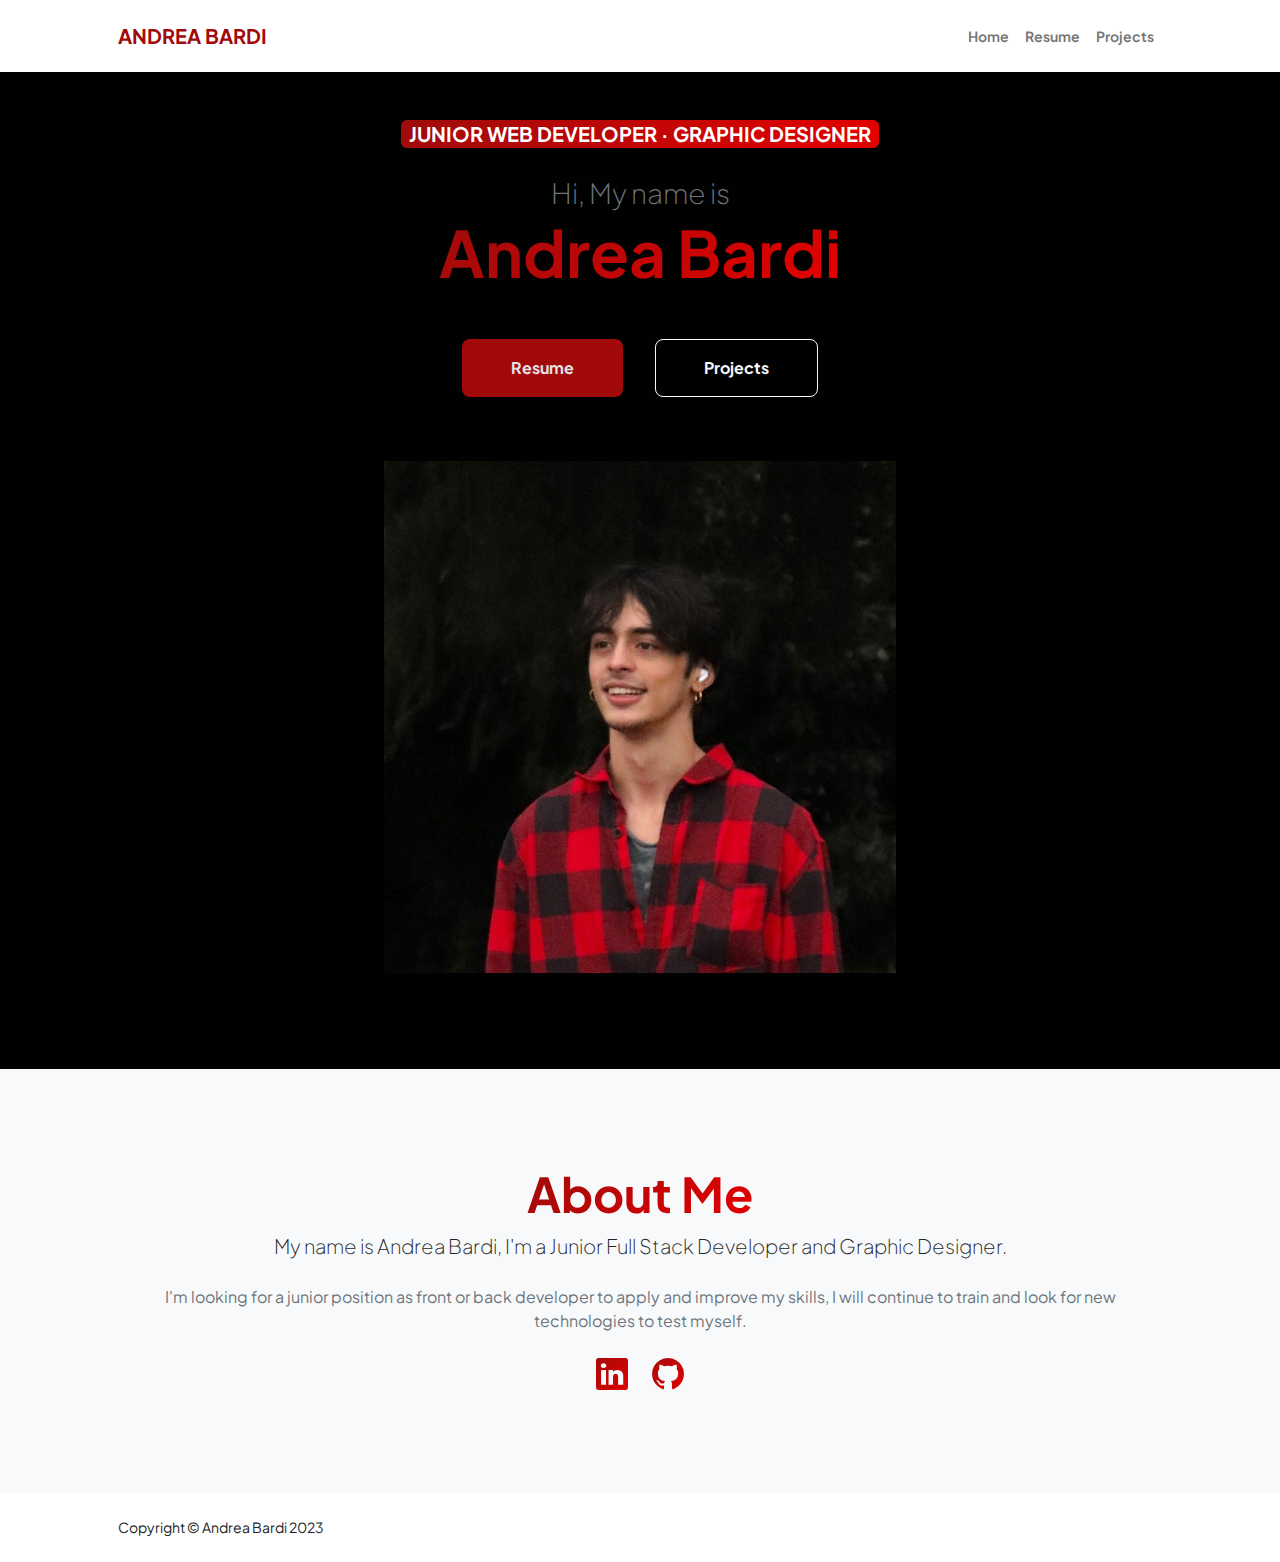
==== commit 058bfc52: "add" ====
--- a/site/index.html
+++ b/site/index.html
@@ -72,8 +72,6 @@
                                 <div class="d-flex justify-content-center fs-2 gap-4">
                                     <a class="text-gradient pop" href="https://www.linkedin.com/in/andbardii"><i class="bi bi-linkedin"></i></a>
                                     <a class="text-gradient pop" href="https://github.com/andbardii"><i class="bi bi-github"></i></a>
-                                    <a class="text-gradient pop" href="assets/cv.pdf"><i class="bi bi-file-person"></i></a>
-                                    
                                 </div>
                             </div>
                         </div>
--- a/site/css/styles.css
+++ b/site/css/styles.css
@@ -8180,6 +8180,9 @@
 }
 
 /* rtl:end:remove */
+.bg-red{
+  color:#A2090A !important  ;
+}
 .text-red{
   color:#A2090A;
 }
